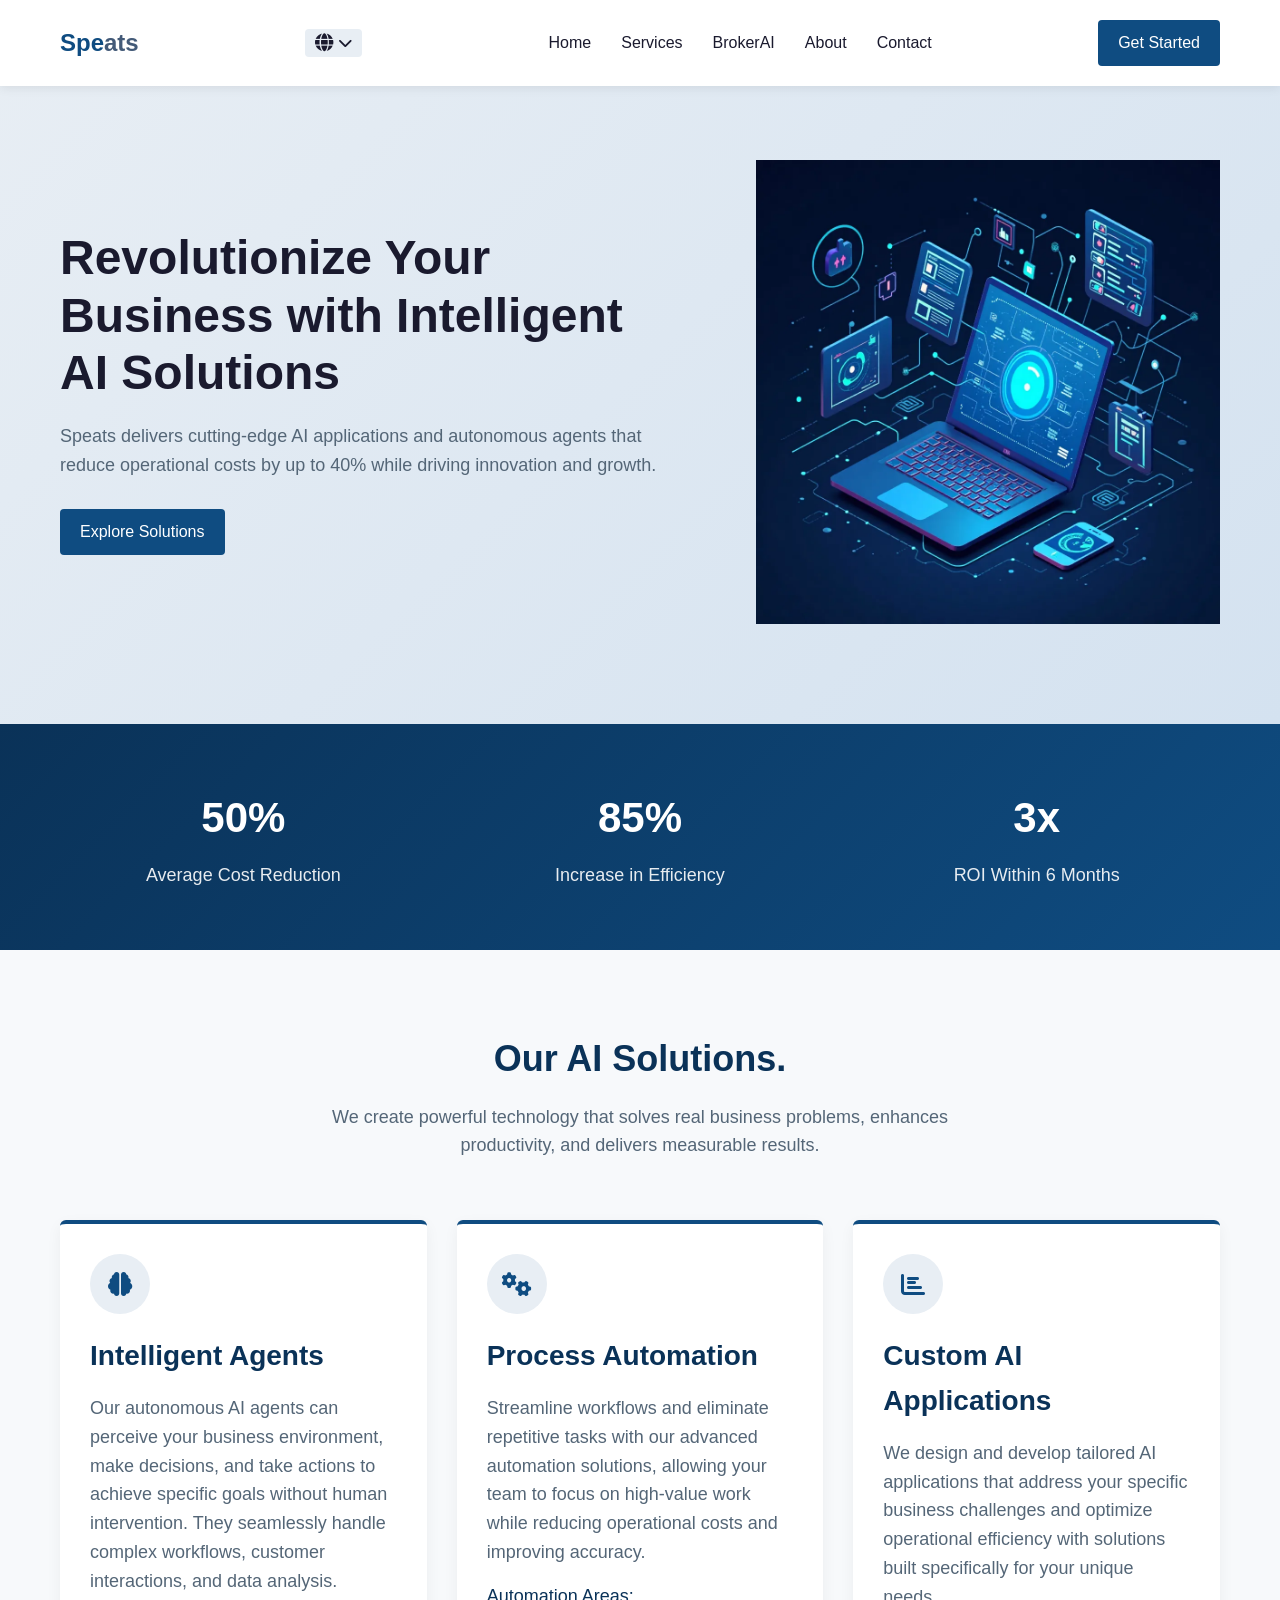
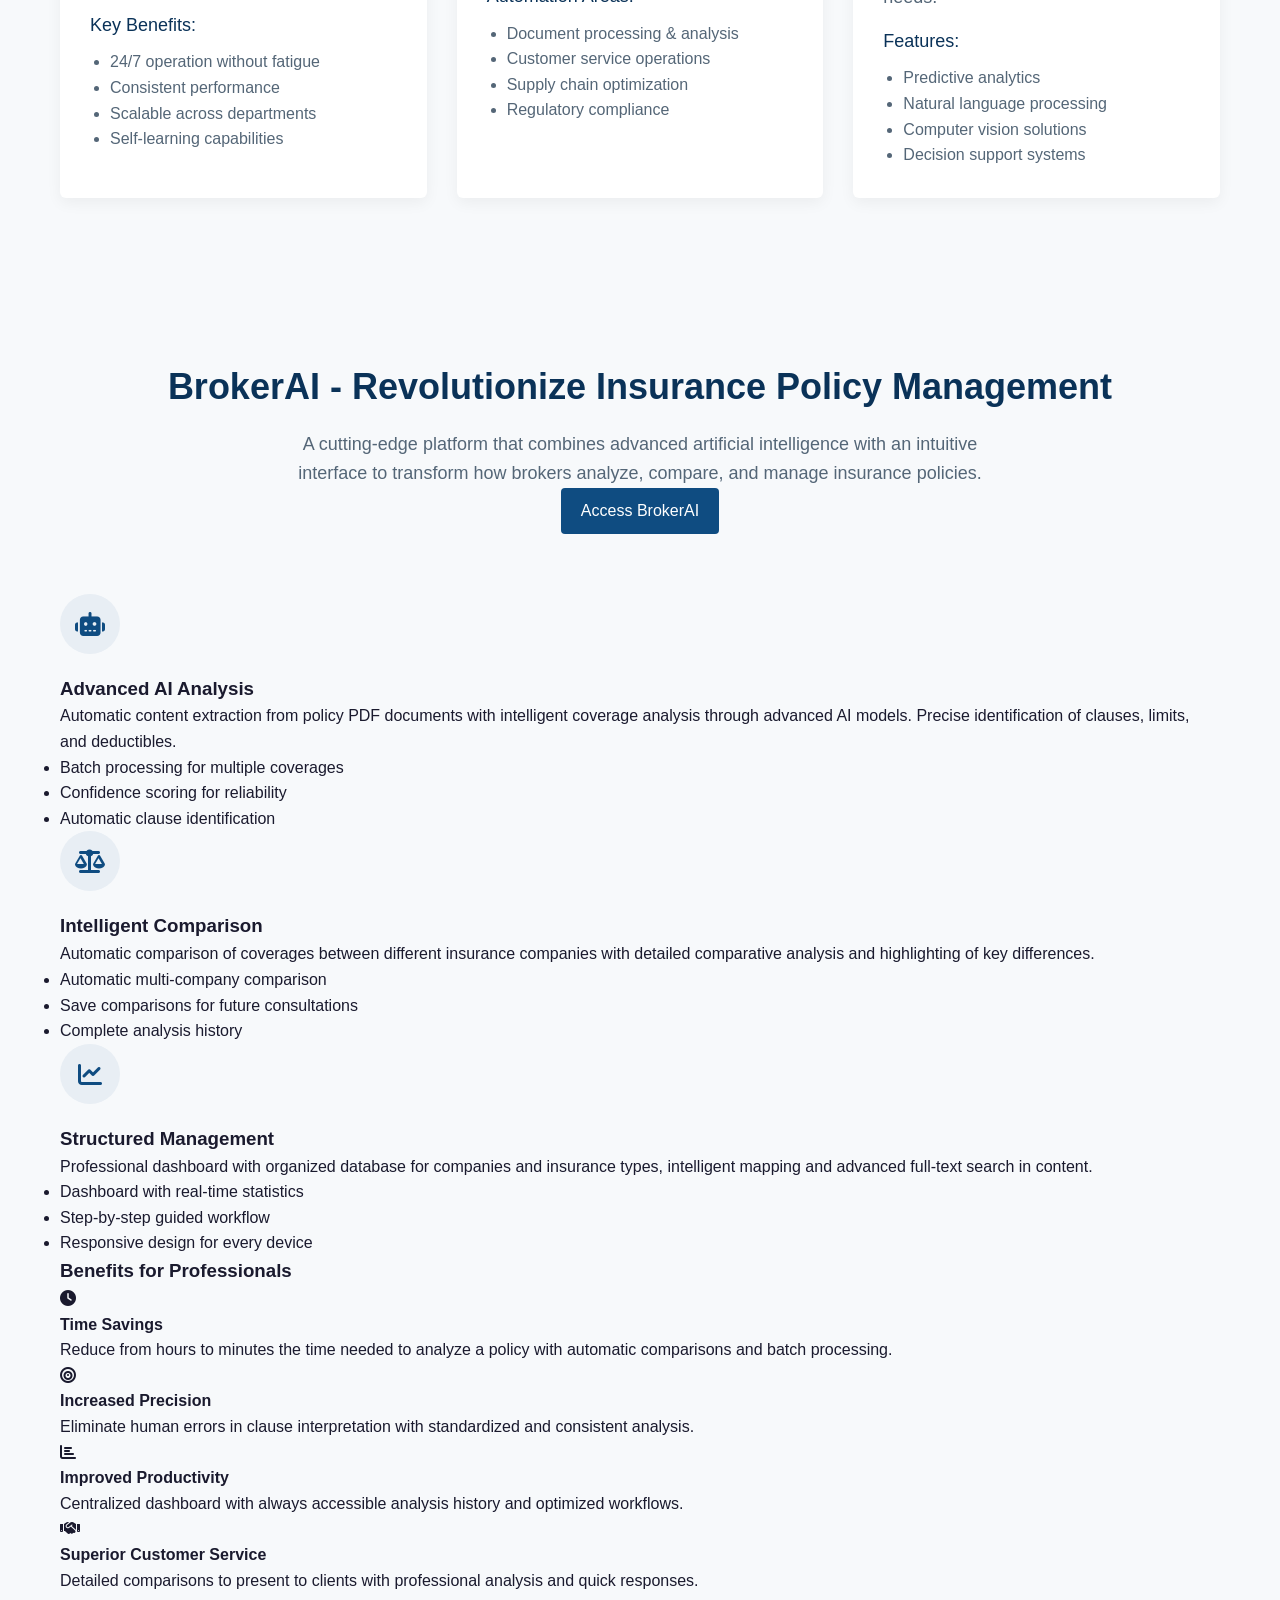
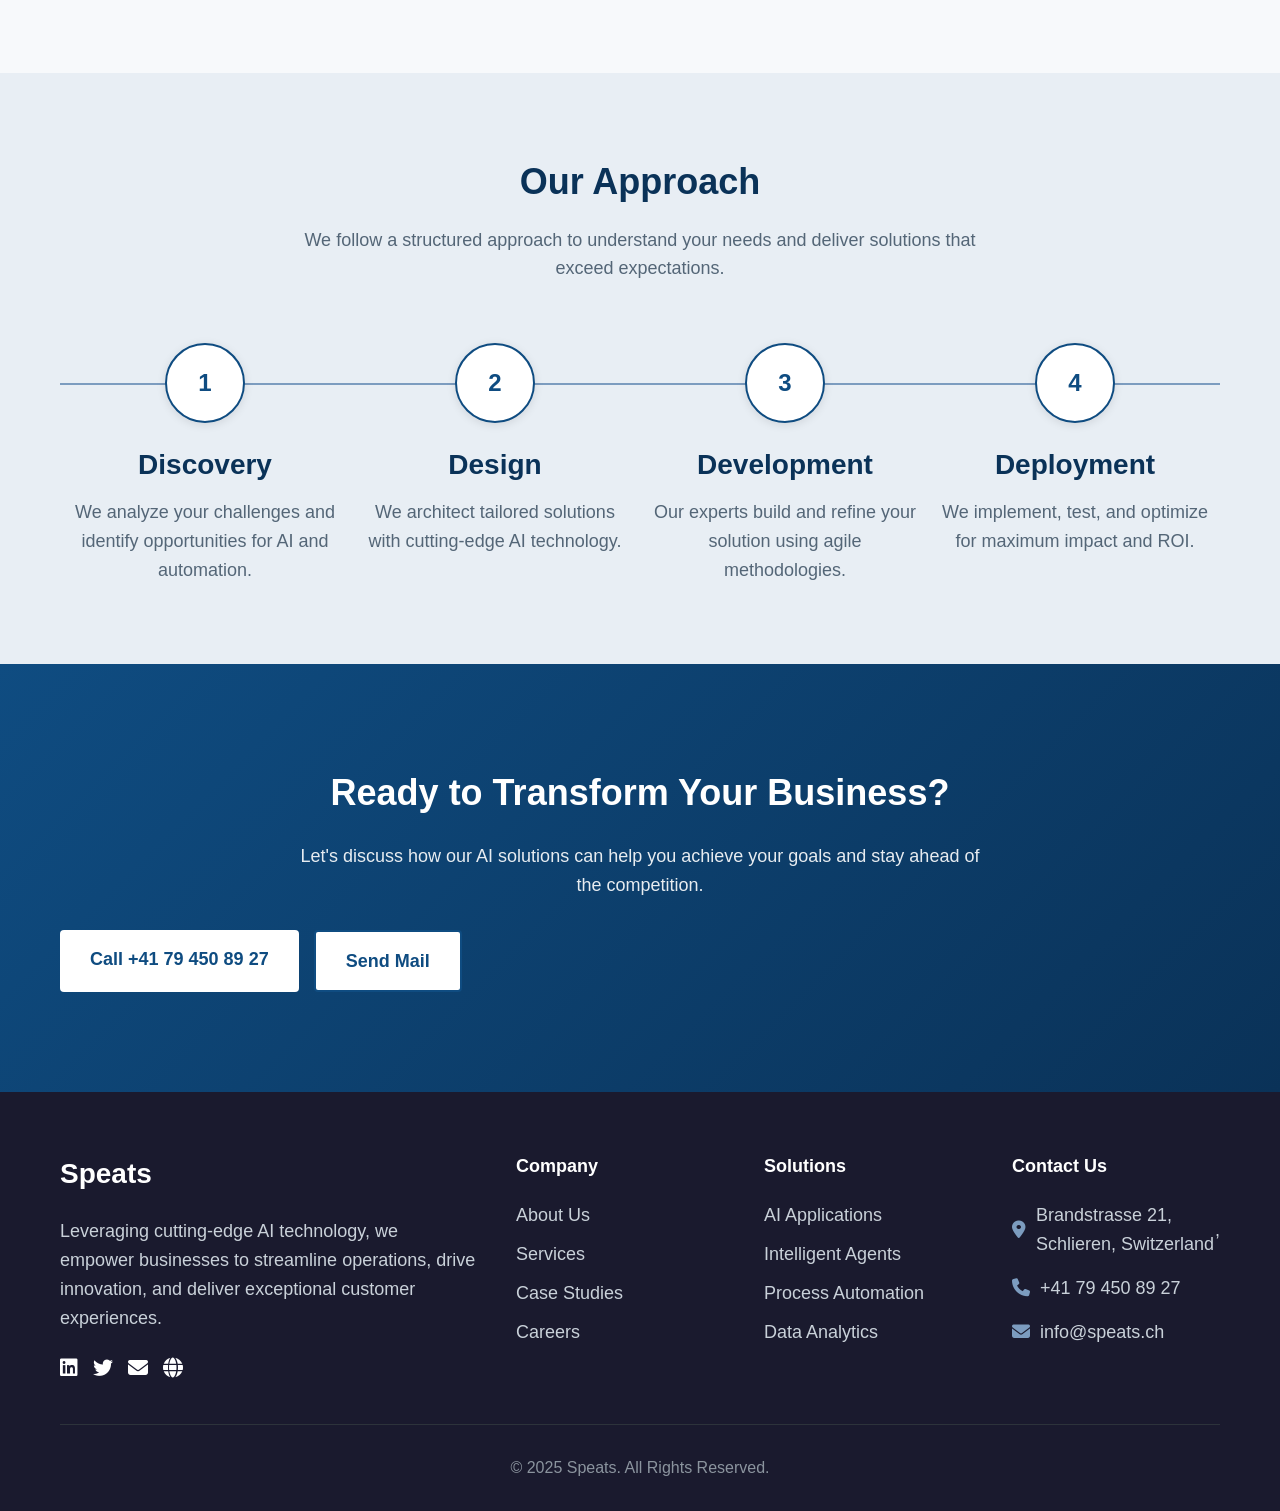
==== index.html @ 95eac0d3 "Initial commit: Speats website project" ====
<!DOCTYPE html>
<html lang="en">
<head>
    <meta charset="UTF-8">
    <meta name="viewport" content="width=device-width, initial-scale=1.0">
    <title>Speats | Soluzioni AI & Automazione per Aziende | Svizzera</title>
    <meta name="description" content="Speats offre soluzioni di intelligenza artificiale e automazione che riducono i costi operativi fino al 50%. Agenti intelligenti, automazione dei processi e applicazioni AI personalizzate.">
    <meta name="keywords" content="intelligenza artificiale, AI, automazione, agenti intelligenti, soluzioni aziendali, riduzione costi, efficienza operativa, Svizzera">
    <meta name="author" content="Speats">
    <meta name="robots" content="index, follow">
    <link rel="canonical" href="https://www.speats.ch/">
    
    <!-- Open Graph / Facebook -->
    <meta property="og:type" content="website">
    <meta property="og:url" content="https://www.speats.ch/">
    <meta property="og:title" content="Speats | Soluzioni AI & Automazione per Aziende">
    <meta property="og:description" content="Riduci i costi operativi fino al 50% con le nostre soluzioni di intelligenza artificiale e automazione. Agenti intelligenti, automazione dei processi e applicazioni AI personalizzate.">
    <meta property="og:image" content="https://www.speats.ch/assets/og-image.jpg">
    
    <!-- Twitter -->
    <meta property="twitter:card" content="summary_large_image">
    <meta property="twitter:url" content="https://www.speats.ch/">
    <meta property="twitter:title" content="Speats | Soluzioni AI & Automazione per Aziende">
    <meta property="twitter:description" content="Riduci i costi operativi fino al 50% con le nostre soluzioni di intelligenza artificiale e automazione. Agenti intelligenti, automazione dei processi e applicazioni AI personalizzate.">
    <meta property="twitter:image" content="https://www.speats.ch/assets/og-image.jpg">
    
    <!-- Preconnect to external domains -->
    <link rel="preconnect" href="https://cdnjs.cloudflare.com" crossorigin>
    <link rel="preconnect" href="https://fonts.googleapis.com" crossorigin>
    <link rel="preconnect" href="https://fonts.gstatic.com" crossorigin>
    
    <!-- Preload critical assets -->
    <link rel="preload" href="assets/optimized/hero.webp" as="image" type="image/webp">
    
    <!-- Stylesheets -->
    <link rel="stylesheet" href="styles.min.css">
    <link rel="stylesheet" href="https://cdnjs.cloudflare.com/ajax/libs/font-awesome/6.5.1/css/all.min.css">
    
    <!-- Cache control headers for static resources -->
    <meta http-equiv="Cache-Control" content="max-age=31536000, immutable">
</head>
<body itemscope itemtype="http://schema.org/Organization">
    <header>
        <div class="container">
            <nav>
                <div class="logo" data-i18n="logo" itemprop="name">
                    Spe<span>ats</span>
                </div>
                <div class="language-globe">
                    <div class="globe-icon" onclick="toggleLanguageMenu()">
                        <i class="fas fa-globe"></i><i class="fas fa-chevron-down" style="font-size: 0.8em; margin-left: 5px;"></i>
                    </div>
                    <div class="language-dropdown" id="languageMenu"> 
                        <div class="lang-option" onclick="changeLanguage('en')">English</div>
                        <div class="lang-option" onclick="changeLanguage('it')">Italiano</div>
                        <div class="lang-option" onclick="changeLanguage('fr')">Français</div>
                        <div class="lang-option" onclick="changeLanguage('de')">Deutsch</div>
                    </div>
                </div>
                
                <div class="hamburger" onclick="toggleMenu()">
                    <span></span>
                    <span></span>
                    <span></span>
                </div>
                
                <div class="nav-wrapper">
                    <ul class="nav-links">
                        <li><a href="#home" onclick="closeMenu()" data-i18n="nav_home">Home</a></li>
                        <li><a href="#services" onclick="closeMenu()" data-i18n="nav_services">Services</a></li>
                        <li><a href="#brokerai" onclick="closeMenu()" data-i18n="nav_brokerai">BrokerAI</a></li>
                        <li><a href="#about" onclick="closeMenu()" data-i18n="nav_about">About</a></li>
                        <li><a href="#contact" onclick="closeMenu()" data-i18n="nav_contact">Contact</a></li>
                    </ul>
                    <a href="#contact" class="btn mobile-btn" onclick="closeMenu()" data-i18n="get_started">Get Started</a>
                </div>
                
                <a href="#contact" class="btn header-btn" data-i18n="get_started">Get Started</a>
            </nav>
        </div>
    </header>
    
    <section class="hero" id="home">
        <div class="container">
            <div class="hero-content">
                <div class="hero-text">
                    <h1 data-i18n="hero_title">Revolutionize Your Business with Intelligent AI Solutions</h1>
                    <p data-i18n="hero_description" itemprop="description">Speats delivers cutting-edge AI applications and autonomous agents that reduce operational costs by up to 50% while driving innovation and growth. Join the 200+ businesses already thriving with our solutions.</p>
                    
                    <div class="btn-group">
                        <a href="#services" class="btn" data-i18n="explore_solutions">Explore Solutions</a>
                    </div>

                </div>
                <div class="hero-image">
                    <picture>
                        <source srcset="assets/optimized/hero.webp" type="image/webp">
                        <img src="assets/21f3c765-e63c-4d92-badf-64196acd0c64.png" alt="Illustrazione di tecnologia AI avanzata per soluzioni aziendali" width="500" height="400">
                    </picture>
                </div>
            </div>
        </div>
    </section>

    <section class="stats-section">
        <div class="container">
            <div class="stats-container">
                <div class="stat-item">
                    <h3>50%</h3>
                    <p data-i18n="stat_cost_reduction">Average Cost Reduction</p>
                </div>
                <div class="stat-item">
                    <h3>85%</h3>
                    <p data-i18n="stat_efficiency_increase">Increase in Efficiency</p>
                </div>
                <div class="stat-item">
                    <h3>3x</h3>
                    <p data-i18n="stat_roi">ROI Within 6 Months</p>
                </div>
            </div>
        </div>
    </section>
    
    <section class="section" id="services">
        <div class="container">
            <div class="section-title">
                <h2 data-i18n="services_title">Our AI Solutions.</h2>
                <p data-i18n="services_description">We create powerful technology that solves real business problems, enhances productivity, and delivers measurable results.</p>
            </div>
            <div itemprop="hasOfferCatalog" itemscope itemtype="http://schema.org/OfferCatalog">
            <div class="services" itemprop="itemListElement" itemscope itemtype="http://schema.org/ItemList">
                <div class="service-card" itemprop="itemListElement" itemscope itemtype="http://schema.org/Service">
                <div class="service-icon"><i class="fas fa-brain"></i></div>
                    <h3 data-i18n="service_intelligent_agents_title" itemprop="name">Intelligent Agents</h3>
                    <p data-i18n="service_intelligent_agents_description">Our autonomous AI agents can perceive your business environment, make decisions, and take actions to achieve specific goals without human intervention. They seamlessly handle complex workflows, customer interactions, and data analysis.</p>
                    <p style="margin-top: 15px; color: var(--primary-dark); font-weight: 500;" data-i18n="service_key_benefits">Key Benefits:</p>
                    <ul style="margin-top: 10px; color: var(--gray); padding-left: 20px;">
                        <li data-i18n="service_key_benefit_1">24/7 operation without fatigue</li>
                        <li data-i18n="service_key_benefit_2">Consistent performance</li>
                        <li data-i18n="service_key_benefit_3">Scalable across departments</li>
                        <li data-i18n="service_key_benefit_4">Self-learning capabilities</li>
                    </ul>
                </div>
                <div class="service-card" itemprop="itemListElement" itemscope itemtype="http://schema.org/Service">
                <div class="service-icon"><i class="fas fa-cogs"></i></div>
                    <h3 data-i18n="service_process_automation_title" itemprop="name">Process Automation</h3>
                    <p data-i18n="service_process_automation_description">Streamline workflows and eliminate repetitive tasks with our advanced automation solutions, allowing your team to focus on high-value work while reducing operational costs and improving accuracy.</p>
                    <p style="margin-top: 15px; color: var(--primary-dark); font-weight: 500;" data-i18n="service_automation_areas">Automation Areas:</p>
                    <ul style="margin-top: 10px; color: var(--gray); padding-left: 20px;">
                        <li data-i18n="service_automation_area_1">Document processing & analysis</li>
                        <li data-i18n="service_automation_area_2">Customer service operations</li>
                        <li data-i18n="service_automation_area_3">Supply chain optimization</li>
                        <li data-i18n="service_automation_area_4">Regulatory compliance</li>
                    </ul>
                </div>
                <div class="service-card" itemprop="itemListElement" itemscope itemtype="http://schema.org/Service">
                <div class="service-icon"><i class="fas fa-chart-bar"></i></div>
                    <h3 data-i18n="service_custom_ai_applications_title" itemprop="name">Custom AI Applications</h3>
                    <p data-i18n="service_custom_ai_applications_description">We design and develop tailored AI applications that address your specific business challenges and optimize operational efficiency with solutions built specifically for your unique needs.</p>
                    <p style="margin-top: 15px; color: var(--primary-dark); font-weight: 500;" data-i18n="service_features">Features:</p>
                    <ul style="margin-top: 10px; color: var(--gray); padding-left: 20px;">
                        <li data-i18n="service_feature_1">Predictive analytics</li>
                        <li data-i18n="service_feature_2">Natural language processing</li>
                        <li data-i18n="service_feature_3">Computer vision solutions</li>
                        <li data-i18n="service_feature_4">Decision support systems</li>
                    </ul>
                </div>
            </div>
        </div>
    </section>
    
    <!-- BrokerAI Product Section -->
    <section class="section brokerai-section" id="brokerai">
        <div class="container">
            <div class="section-title">
                <h2 data-i18n="brokerai_title">BrokerAI - Rivoluziona la Gestione delle Polizze Assicurative</h2>
                <p data-i18n="brokerai_description">Una piattaforma all'avanguardia che combina intelligenza artificiale avanzata con un'interfaccia intuitiva per trasformare il modo in cui i broker analizzano, confrontano e gestiscono le polizze assicurative.</p>
                <div class="brokerai-cta">
                    <a href="https://brokerai.speats.ch/" target="_blank" class="btn" data-i18n="brokerai_access">Accedi a BrokerAI</a>
                </div>
            </div>
            
            <div class="brokerai-features">
                <div class="feature-card">
                    <div class="service-icon"><i class="fas fa-robot"></i></div>
                    <h3 data-i18n="brokerai_feature_ai_title">Analisi AI Avanzata</h3>
                    <p data-i18n="brokerai_feature_ai_description">Estrazione automatica del contenuto da documenti PDF delle polizze con analisi intelligente delle garanzie tramite modelli AI avanzati. Identificazione precisa di clausole, massimali e franchigie.</p>
                    <ul>
                        <li data-i18n="brokerai_feature_ai_1">Elaborazione in batch per multiple garanzie</li>
                        <li data-i18n="brokerai_feature_ai_2">Confidence scoring per affidabilità</li>
                        <li data-i18n="brokerai_feature_ai_3">Identificazione automatica clausole</li>
                    </ul>
                </div>
                
                <div class="feature-card">
                    <div class="service-icon"><i class="fas fa-balance-scale"></i></div>
                    <h3 data-i18n="brokerai_feature_compare_title">Confronto Intelligente</h3>
                    <p data-i18n="brokerai_feature_compare_description">Confronto automatico delle garanzie tra diverse compagnie assicurative con analisi comparativa dettagliata ed evidenziazione delle differenze principali.</p>
                    <ul>
                        <li data-i18n="brokerai_feature_compare_1">Confronto multi-compagnia automatico</li>
                        <li data-i18n="brokerai_feature_compare_2">Salvataggio confronti per consultazioni future</li>
                        <li data-i18n="brokerai_feature_compare_3">Storico completo delle analisi</li>
                    </ul>
                </div>
                
                <div class="feature-card">
                    <div class="service-icon"><i class="fas fa-chart-line"></i></div>
                    <h3 data-i18n="brokerai_feature_management_title">Gestione Strutturata</h3>
                    <p data-i18n="brokerai_feature_management_description">Dashboard professionale con database organizzato per compagnie e tipologie assicurative, mapping intelligente e ricerca full-text avanzata nei contenuti.</p>
                    <ul>
                        <li data-i18n="brokerai_feature_management_1">Dashboard con statistiche in tempo reale</li>
                        <li data-i18n="brokerai_feature_management_2">Workflow guidato step-by-step</li>
                        <li data-i18n="brokerai_feature_management_3">Design responsive per ogni dispositivo</li>
                    </ul>
                </div>
            </div>
            
            <div class="brokerai-benefits">
                <h3 data-i18n="brokerai_benefits_title">Vantaggi per i Professionisti</h3>
                <div class="benefits-grid">
                    <div class="benefit-card">
                        <div class="benefit-icon"><i class="fas fa-clock"></i></div>
                        <h4 data-i18n="brokerai_benefit_time_title">Risparmio di Tempo</h4>
                        <p data-i18n="brokerai_benefit_time_description">Riduci da ore a minuti il tempo necessario per analizzare una polizza con confronti automatici e batch processing.</p>
                    </div>
                    
                    <div class="benefit-card">
                        <div class="benefit-icon"><i class="fas fa-bullseye"></i></div>
                        <h4 data-i18n="brokerai_benefit_precision_title">Precisione Aumentata</h4>
                        <p data-i18n="brokerai_benefit_precision_description">Elimina errori umani nell'interpretazione delle clausole con analisi standardizzata e consistente.</p>
                    </div>
                    
                    <div class="benefit-card">
                        <div class="benefit-icon"><i class="fas fa-chart-bar"></i></div>
                        <h4 data-i18n="brokerai_benefit_productivity_title">Produttività Migliorata</h4>
                        <p data-i18n="brokerai_benefit_productivity_description">Dashboard centralizzata con storico delle analisi sempre accessibile e workflow ottimizzati.</p>
                    </div>
                    
                    <div class="benefit-card">
                        <div class="benefit-icon"><i class="fas fa-handshake"></i></div>
                        <h4 data-i18n="brokerai_benefit_service_title">Servizio Clienti Superiore</h4>
                        <p data-i18n="brokerai_benefit_service_description">Confronti dettagliati da presentare ai clienti con analisi professionali e risposte rapide.</p>
                    </div>
                </div>
            </div>
        </div>
    </section>
    
    <section class="section process" id="about">
        <div class="container">
            <div class="section-title">
                <h2 data-i18n="approach_title">Our Approach</h2>
                <p data-i18n="approach_description">We follow a structured approach to understand your needs and deliver solutions that exceed expectations.</p>
            </div>
            <div class="process-steps">
                <div class="step">
                    <div class="step-number">1</div>
                    <h3 data-i18n="process_step_1_title">Discovery</h3>
                    <p data-i18n="process_step_1_description">We analyze your challenges and identify opportunities for AI and automation.</p>
                </div>
                <div class="step">
                    <div class="step-number">2</div>
                    <h3 data-i18n="process_step_2_title">Design</h3>
                    <p data-i18n="process_step_2_description">We architect tailored solutions with cutting-edge AI technology.</p>
                </div>
                <div class="step">
                    <div class="step-number">3</div>
                    <h3 data-i18n="process_step_3_title">Development</h3>
                    <p data-i18n="process_step_3_description">Our experts build and refine your solution using agile methodologies.</p>
                </div>
                <div class="step">
                    <div class="step-number">4</div>
                    <h3 data-i18n="process_step_4_title">Deployment</h3>
                    <p data-i18n="process_step_4_description">We implement, test, and optimize for maximum impact and ROI.</p>
                </div>
            </div>
        </div>
    </section>
    
    <section class="cta">
        <div class="container">
            <h2 data-i18n="cta_title">Ready to Transform Your Business?</h2>
            <p data-i18n="cta_description">Let's discuss how our AI solutions can help you achieve your goals and stay ahead of the competition.</p>
            <div class="btn-group">
                <a href="tel:+41794508927" class="btn" data-i18n="cta_call_us">Call +41 79 450 89 27</a>
                <a href="mailto:info@speats.ch" class="btn btn-secondary" data-i18n="cta_send_mail">Send Mail</a>
            </div>
        </div>
    </section>
    
    <footer id="contact">
        <div class="container">
            <div class="footer-content">
                <div class="footer-info">
                    <h3>Speats</h3>
                    <p data-i18n="footer_description">Leveraging cutting-edge AI technology, we empower businesses to streamline operations, drive innovation, and deliver exceptional customer experiences.</p>
                    <div class="social-links">
                        <a href="#"><i class="fab fa-linkedin"></i></a>
                        <a href="#"><i class="fab fa-twitter"></i></a>
                        <a href="#"><i class="fas fa-envelope"></i></a>
                        <a href="#"><i class="fas fa-globe"></i></a>
                    </div>
                </div>
                <div class="footer-links">
                    <h4 data-i18n="footer_company">Company</h4>
                    <ul>
                        <li><a href="#about" data-i18n="footer_about_us">About Us</a></li>
                        <li><a href="#services" data-i18n="footer_services">Services</a></li>
                        <li><a href="#" data-i18n="footer_case_studies">Case Studies</a></li>
                        <li><a href="#" data-i18n="footer_careers">Careers</a></li>
                    </ul>
                </div>
                <div class="footer-links">
                    <h4 data-i18n="footer_solutions">Solutions</h4>
                    <ul>
                        <li><a href="#" data-i18n="footer_ai_applications">AI Applications</a></li>
                        <li><a href="#" data-i18n="footer_intelligent_agents">Intelligent Agents</a></li>
                        <li><a href="#" data-i18n="footer_process_automation">Process Automation</a></li>
                        <li><a href="#" data-i18n="footer_data_analytics">Data Analytics</a></li>
                    </ul>
                </div>
                <div class="footer-links">
                    <h4 data-i18n="footer_contact_us">Contact Us</h4>
                    <div class="contact-info" itemprop="address" itemscope itemtype="http://schema.org/PostalAddress">
                        <i class="fas fa-map-marker-alt"></i> <span itemprop="streetAddress">Brandstrasse 21, Schlieren, Switzerland</span>, 
                    </div>
                    <div class="contact-info">
                        <i class="fas fa-phone"></i> <a href="tel:+41794508927" itemprop="telephone">+41 79 450 89 27</a>
                    </div>
                    <div class="contact-info">
                        <i class="fas fa-envelope"></i> <a href="mailto:info@speats.ch" itemprop="email">info@speats.ch</a>
                    </div>
                </div>
            </div>
            <div class="footer-bottom">
                <p data-i18n="footer_copyright">© 2025 Speats. All Rights Reserved.</p>
            </div>
        </div>
    </footer>
    <!-- Structured data for local business -->
    <script type="application/ld+json">
    {
      "@context": "https://schema.org",
      "@type": "ProfessionalService",
      "name": "Speats",
      "image": "https://www.speats.ch/assets/21f3c765-e63c-4d92-badf-64196acd0c64.png",
      "url": "https://www.speats.ch",
      "telephone": "+41794508927",
      "address": {
        "@type": "PostalAddress",
        "streetAddress": "Brandstrasse 21",
        "addressLocality": "Schlieren",
        "addressCountry": "Switzerland"
      },
      "geo": {
        "@type": "GeoCoordinates",
        "latitude": 47.3964,
        "longitude": 8.4548
      },
      "openingHoursSpecification": {
        "@type": "OpeningHoursSpecification",
        "dayOfWeek": [
          "Monday",
          "Tuesday",
          "Wednesday",
          "Thursday",
          "Friday"
        ],
        "opens": "09:00",
        "closes": "18:00"
      },
      "sameAs": [
        "https://www.linkedin.com/company/speats",
        "https://twitter.com/speats"
      ],
      "priceRange": "$$"
    }
    </script>
    
    <!-- Structured data for FAQ -->
    <script type="application/ld+json">
    {
      "@context": "https://schema.org",
      "@type": "FAQPage",
      "mainEntity": [{
        "@type": "Question",
        "name": "Come può l'AI ridurre i costi operativi della mia azienda?",
        "acceptedAnswer": {
          "@type": "Answer",
          "text": "L'AI può automatizzare processi ripetitivi, ridurre gli errori umani, ottimizzare l'allocazione delle risorse e migliorare l'efficienza operativa, portando a una riduzione dei costi fino al 50%."
        }
      }, {
        "@type": "Question",
        "name": "Quanto tempo ci vuole per implementare una soluzione AI?",
        "acceptedAnswer": {
          "@type": "Answer",
          "text": "Il tempo di implementazione varia in base alla complessità del progetto. Soluzioni semplici possono essere operative in 4-6 settimane, mentre progetti più complessi richiedono 3-6 mesi."
        }
      }, {
        "@type": "Question",
        "name": "Le vostre soluzioni AI sono personalizzabili per le esigenze specifiche della mia azienda?",
        "acceptedAnswer": {
          "@type": "Answer",
          "text": "Sì, tutte le nostre soluzioni sono altamente personalizzabili. Iniziamo con un'analisi approfondita delle vostre esigenze aziendali e sviluppiamo soluzioni su misura che si integrano perfettamente con i vostri processi esistenti."
        }
      }]
    }
    </script>
    
    <!-- Compressed and minified JavaScript -->
    <script src="script.js" defer></script>
</body>
</html>
---- styles.min.css ----
:root{--primary:#0f4c81;--primary-dark:#0a3258;--secondary:#435a78;--accent:#7c9cbf;--dark:#1a1a2e;--light:#f7f9fb;--gray:#546677;--gray-light:#e8eef4;--h1-size:clamp(2rem,5vw,3rem);--h2-size:clamp(1.5rem,4vw,2.25rem);--h3-size:clamp(1.25rem,3vw,1.75rem);--body-size:clamp(1rem,2vw,1.125rem);--small-size:clamp(.875rem,1.5vw,1rem)}*{margin:0;padding:0;box-sizing:border-box;font-family:'Segoe UI',Tahoma,Geneva,Verdana,sans-serif}html{-webkit-font-smoothing:antialiased;-moz-osx-font-smoothing:grayscale;text-rendering:optimizeLegibility;scroll-behavior:smooth}body{background-color:var(--light);color:var(--dark);line-height:1.6}.container{max-width:1200px;margin:0 auto;padding:0 20px}header{background-color:#fff;box-shadow:0 2px 10px rgba(0,0,0,.08);position:fixed;width:100%;top:0;z-index:100}nav{display:flex;justify-content:space-between;align-items:center;padding:20px 0}.logo{font-size:24px;font-weight:700;color:var(--primary);display:flex;align-items:center;z-index:101}.logo span{color:var(--secondary)}.nav-links{display:flex;list-style:none;gap:30px}.nav-links a{text-decoration:none;color:var(--dark);font-weight:500;transition:color .3s}.nav-links a:hover{color:var(--primary)}.btn{display:inline-block;background-color:var(--primary);color:#fff;padding:10px 20px;border-radius:4px;text-decoration:none;font-weight:500;transition:background-color .3s}.btn:hover{background-color:var(--primary-dark)}.hamburger{display:none;flex-direction:column;justify-content:space-between;width:30px;height:21px;cursor:pointer;z-index:101}.hamburger span{display:block;height:3px;width:100%;background-color:var(--primary);border-radius:3px;transition:all .3s ease}.mobile-btn{display:none}.hero{padding:160px 0 100px;background:linear-gradient(135deg,#e8eef4 0,#d4e2f0 100%);position:relative;overflow:hidden}.hero-content{display:flex;align-items:center;justify-content:space-between}.hero-text{max-width:600px}.hero-text h1{font-size:var(--h1-size);margin-bottom:20px;line-height:1.2;color:var(--dark);font-weight:700}.hero-text p{font-size:var(--body-size);color:var(--gray);margin-bottom:30px}.btn-group{display:flex;gap:15px}.btn-secondary{background-color:transparent;border:2px solid var(--primary);color:var(--primary)}.btn-secondary:hover{background-color:var(--primary);color:#fff}.hero-image{width:40%}.hero-image img{width:100%;height:auto;animation:float 3s ease-in-out infinite;max-width:100%;display:block}@keyframes float{0%{transform:translateY(0)}50%{transform:translateY(-20px)}100%{transform:translateY(0)}}.section{padding:80px 0}.section-title{text-align:center;margin-bottom:60px}.section-title h2{font-size:var(--h2-size);margin-bottom:15px;color:var(--primary-dark);font-weight:700}.section-title p{color:var(--gray);max-width:700px;margin:0 auto;font-size:var(--body-size)}.services{display:grid;grid-template-columns:repeat(auto-fit,minmax(300px,1fr));gap:30px}.service-card{background:#fff;border-radius:6px;padding:30px;box-shadow:0 5px 15px rgba(0,0,0,.05);transition:transform .3s,box-shadow .3s;border-top:4px solid var(--primary)}.service-card:hover{transform:translateY(-10px);box-shadow:0 15px 30px rgba(0,0,0,.1)}.service-icon{width:60px;height:60px;border-radius:50%;display:flex;align-items:center;justify-content:center;background-color:var(--gray-light);color:var(--primary);font-size:24px;margin-bottom:20px}.service-card h3{margin-bottom:15px;font-size:var(--h3-size);color:var(--primary-dark);font-weight:600}.service-card p{color:var(--gray);font-size:var(--body-size)}.process{background-color:var(--gray-light)}.process-steps{display:flex;justify-content:space-between;position:relative;margin-top:50px}.process-steps::before{content:"";position:absolute;top:40px;left:0;width:100%;height:2px;background-color:var(--accent);z-index:1}.step{text-align:center;position:relative;z-index:2;width:25%}.step-number{width:80px;height:80px;border-radius:50%;background-color:#fff;color:var(--primary);display:flex;align-items:center;justify-content:center;font-size:24px;font-weight:700;margin:0 auto 20px;border:2px solid var(--primary);box-shadow:0 2px 10px rgba(0,0,0,.1)}.step h3{margin-bottom:10px;color:var(--primary-dark);font-size:var(--h3-size)}.step p{color:var(--gray);padding:0 10px;font-size:var(--body-size)}.cta{text-align:center;background:linear-gradient(135deg,var(--primary) 0,var(--primary-dark) 100%);color:#fff;padding:100px 0}.cta h2{font-size:var(--h2-size);margin-bottom:20px;font-weight:700}.cta p{max-width:700px;margin:0 auto 30px;font-size:var(--body-size);opacity:.9}.cta .btn{background-color:#fff;color:var(--primary);font-weight:600;padding:15px 30px;font-size:var(--body-size)}.cta .btn:hover{background-color:var(--light)}.stats-section{background:linear-gradient(135deg,var(--primary-dark) 0,var(--primary) 100%);color:#fff;padding:60px 0}.stats-container{display:grid;grid-template-columns:repeat(auto-fit,minmax(200px,1fr));gap:30px;text-align:center}.stat-item h3{font-size:42px;margin-bottom:10px;font-weight:700}.stat-item p{font-size:var(--body-size);opacity:.9}footer{background-color:var(--dark);color:#fff;padding:60px 0 30px}.footer-content{display:grid;grid-template-columns:2fr 1fr 1fr 1fr;gap:40px;margin-bottom:40px}.footer-info h3{font-size:var(--h3-size);margin-bottom:20px;color:#fff;font-weight:600}.footer-info p{color:#c9d1d9;margin-bottom:20px;font-size:var(--body-size)}.social-links{display:flex;gap:15px}.social-links a{color:#fff;font-size:20px;transition:color .3s}.social-links a:hover{color:var(--accent)}.footer-links h4{font-size:18px;margin-bottom:20px;color:#fff;font-weight:600}.footer-links ul{list-style:none}.footer-links li{margin-bottom:10px}.footer-links a{color:#c9d1d9;text-decoration:none;transition:color .3s;font-size:var(--body-size)}.footer-links a:hover{color:#fff}.contact-info{display:flex;align-items:center;margin-bottom:15px;color:#c9d1d9;font-size:var(--body-size)}.contact-info i{margin-right:10px;color:var(--accent)}.footer-bottom{text-align:center;padding-top:30px;border-top:1px solid #2d333b;color:#8b949e;font-size:var(--small-size)}.language-globe{position:relative;margin-right:20px;z-index:102}.globe-icon{font-size:18px;cursor:pointer;transition:transform .3s ease;display:flex;align-items:center;justify-content:center;padding:5px 10px;border-radius:4px;background-color:var(--gray-light)}.globe-icon:hover{transform:scale(1.05);background-color:var(--accent)}.flag-icon{font-size:20px;margin-right:5px}.arrow-down{font-size:12px;margin-left:2px}.language-dropdown{position:absolute;top:45px;right:0;background-color:#fff;border-radius:8px;box-shadow:0 5px 15px rgba(0,0,0,.1);padding:10px 0;min-width:150px;display:none;animation:fadeIn .3s ease}.language-dropdown.active{display:block}.lang-option{padding:10px 20px;cursor:pointer;transition:background-color .3s;font-size:var(--body-size)}.lang-option:hover{background-color:var(--gray-light);color:var(--primary)}@keyframes fadeIn{from{opacity:0;transform:translateY(-10px)}to{opacity:1;transform:translateY(0)}}img{max-width:100%;height:auto}.lazy-load{opacity:0;transition:opacity .3s}.lazy-load.loaded{opacity:1}@media (max-width:768px){.hamburger{display:flex}.nav-wrapper{position:fixed;top:0;right:0;width:100%;height:100vh;background-color:rgba(255,255,255,.95);transform:translateX(100%);transition:transform .3s ease;display:flex;flex-direction:column;justify-content:center;align-items:center;z-index:100}.nav-wrapper.active{transform:translateX(0)}.nav-links{flex-direction:column;align-items:center;gap:20px;margin-bottom:40px}.nav-links a{font-size:20px}.hamburger.active span:first-child{transform:translateY(9px) rotate(45deg)}.hamburger.active span:nth-child(2){opacity:0}.hamburger.active span:last-child{transform:translateY(-9px) rotate(-45deg)}.header-btn{display:none}.mobile-btn{display:block}.hero-content{flex-direction:column;text-align:center}.hero-image{width:80%;margin-top:40px}.btn-group{justify-content:center}.process-steps{flex-direction:column;gap:40px}.process-steps::before{width:2px;height:100%;left:50%;top:0;transform:translateX(-50%);z-index:0}.step{width:100%;background-color:var(--gray-light);padding:20px;border-radius:8px;margin-bottom:20px;z-index:2}.footer-content{grid-template-columns:1fr}.services{grid-template-columns:1fr}.stat-item h3{font-size:36px}}@media (min-width:769px) and (max-width:1024px){.hero-image{width:45%}.footer-content{grid-template-columns:1fr 1fr}.language-selector{display:flex;align-items:center;margin-left:20px}.lang-btn{background:0 0;border:none;color:var(--gray);cursor:pointer;font-size:.9rem;font-weight:500;margin:0 5px;padding:5px 8px;border-radius:4px;transition:all .3s ease}.lang-btn:hover{color:var(--primary)}.lang-btn.active{background-color:var(--primary);color:#fff}}@media print{body{background:#fff;color:#000;font-size:12pt}.hero,.cta,.stats-section{background:#fff!important;color:#000!important;padding:1cm 0}.cta .btn,.btn{border:1px solid #000;color:#000;background:0 0}nav,.hamburger,.mobile-btn,.language-globe{display:none}.hero-content,.footer-content{display:block}.hero-image{width:100%;max-width:300px;margin:20px auto}a{color:#000;text-decoration:underline}a::after{content:" ("attr(href)")";font-size:80%}}
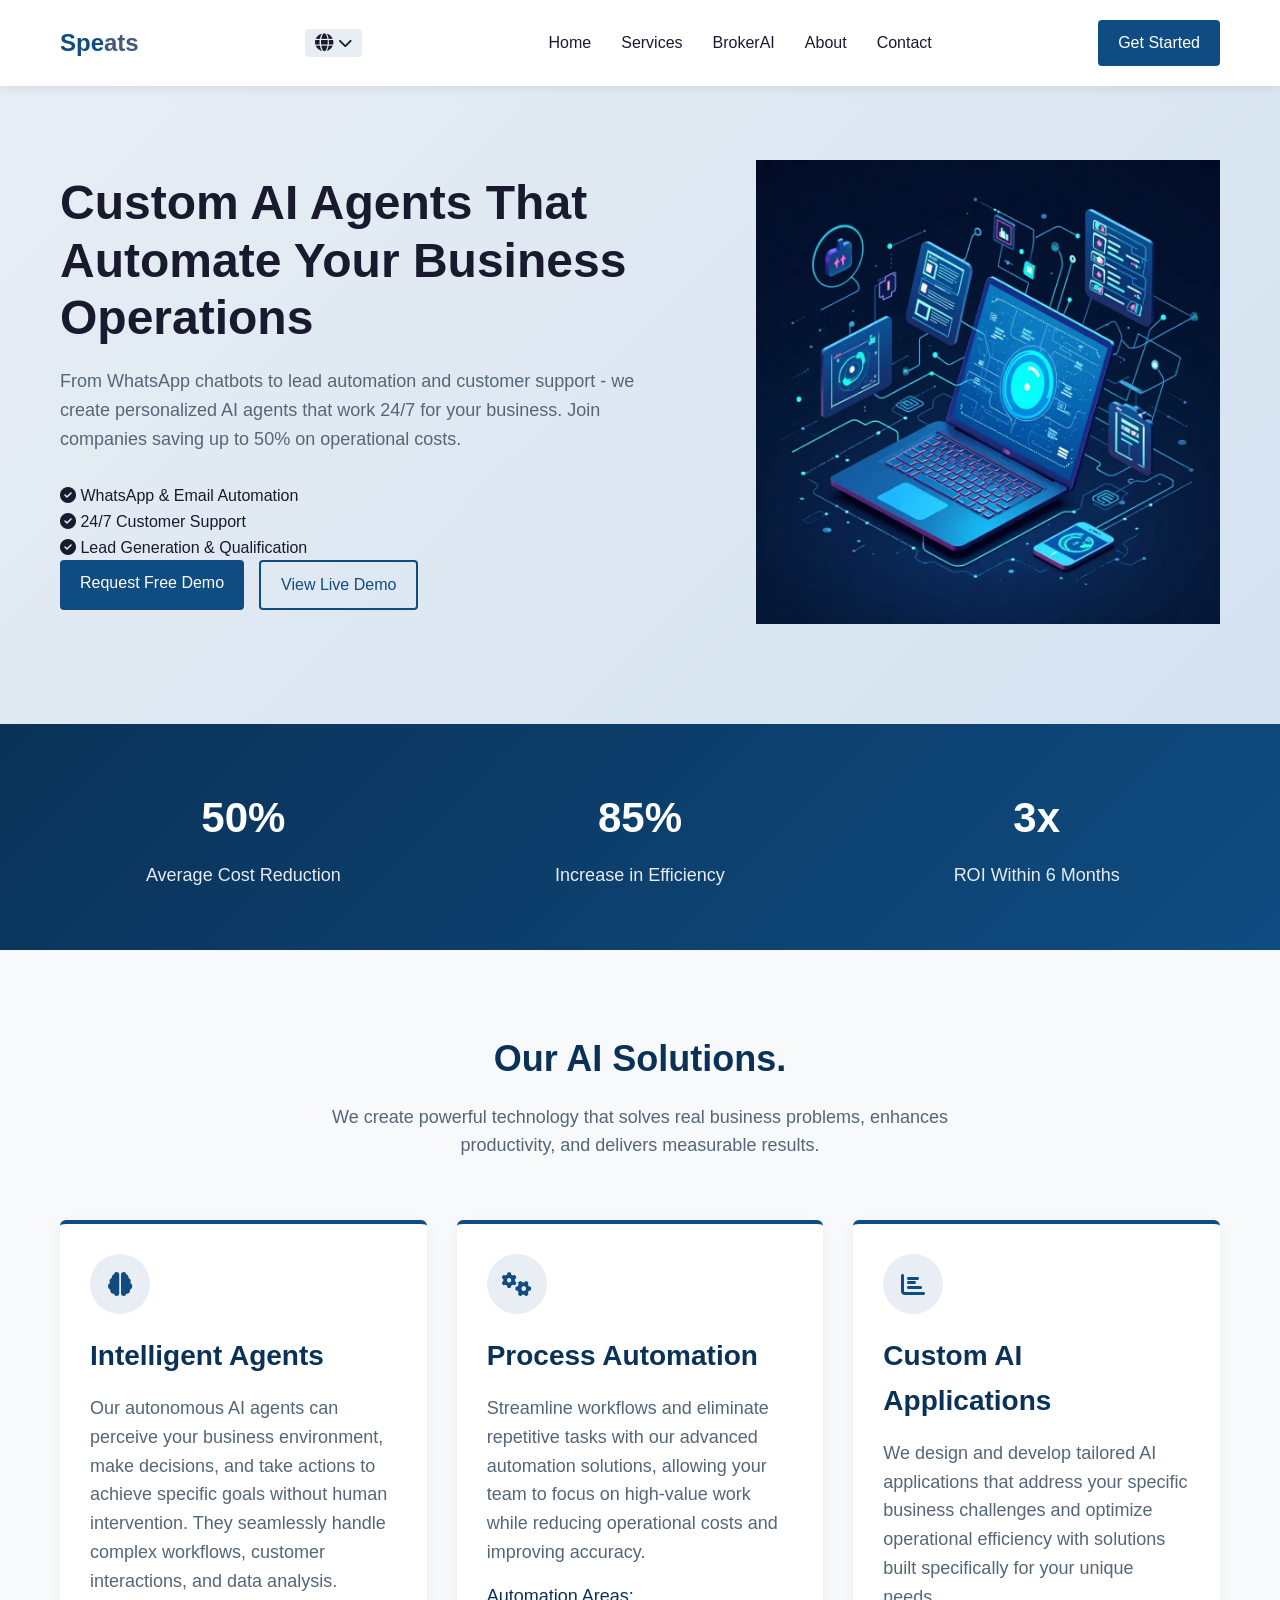
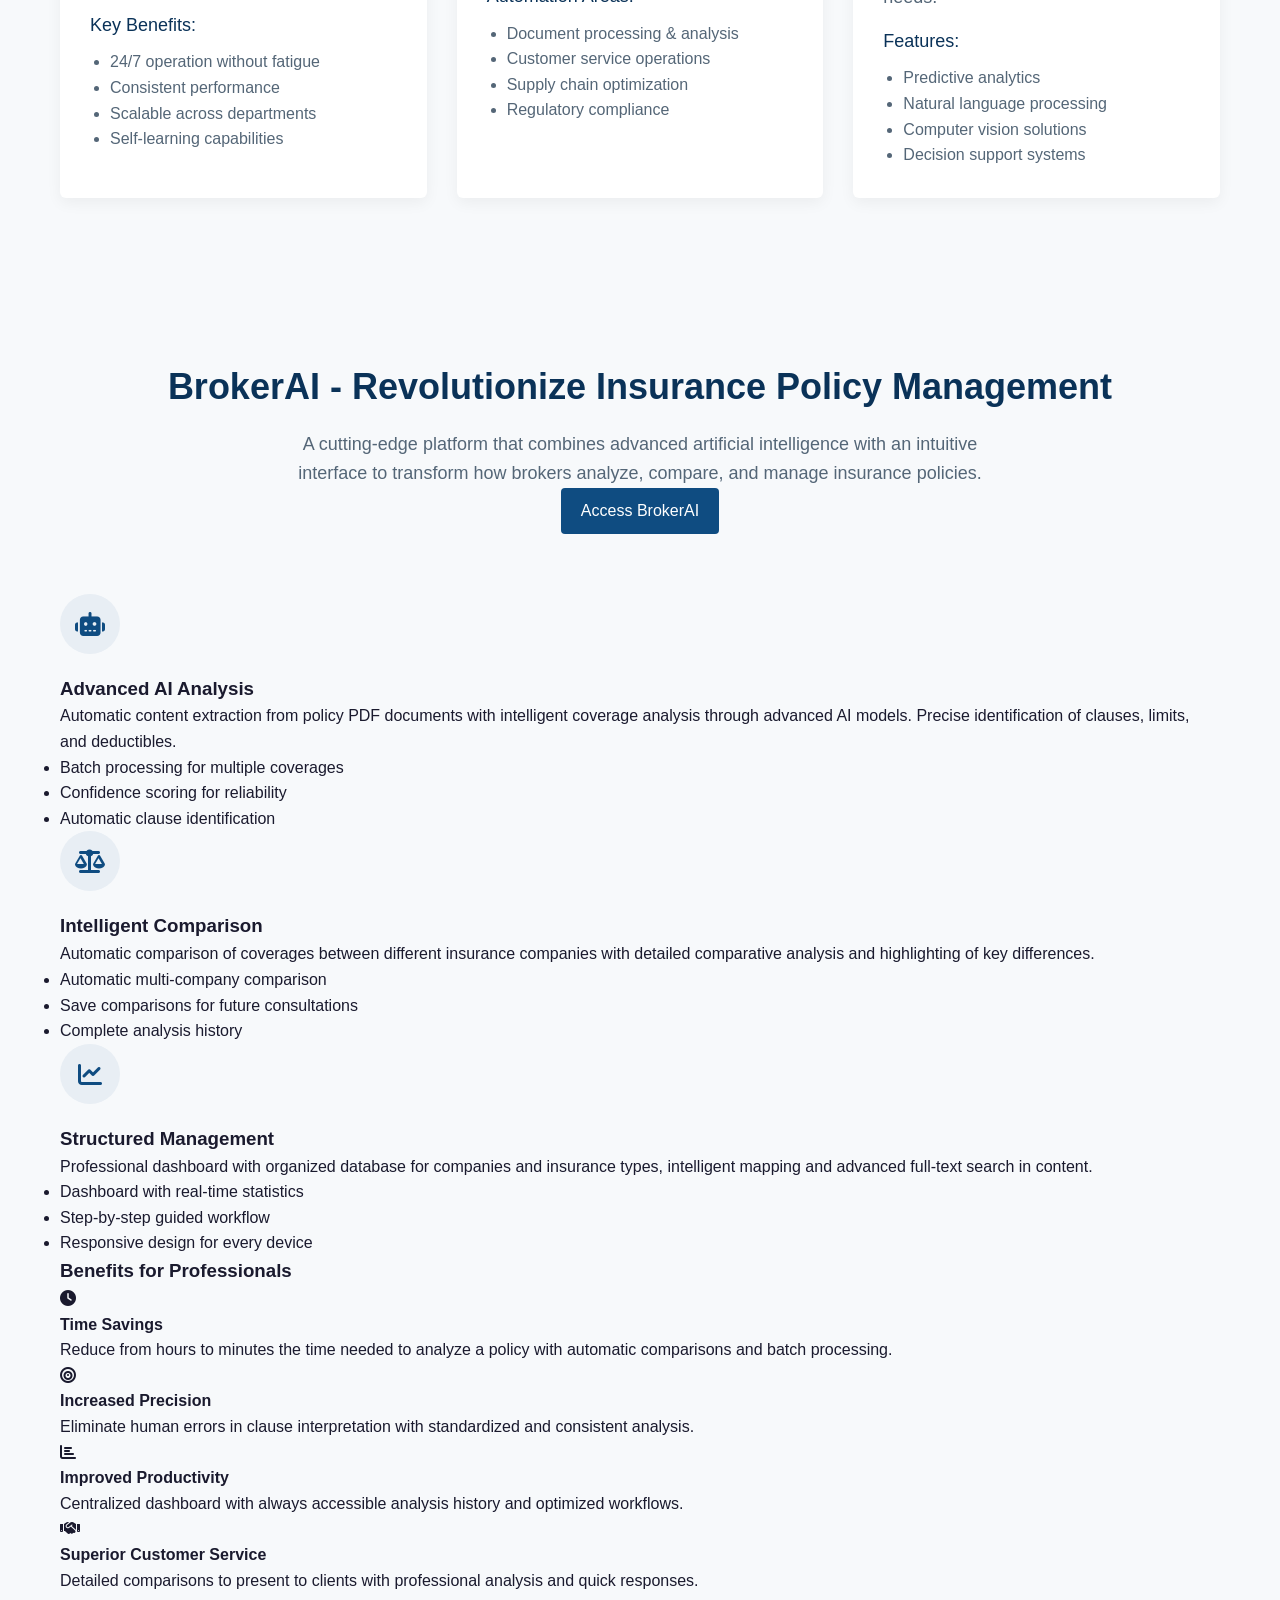
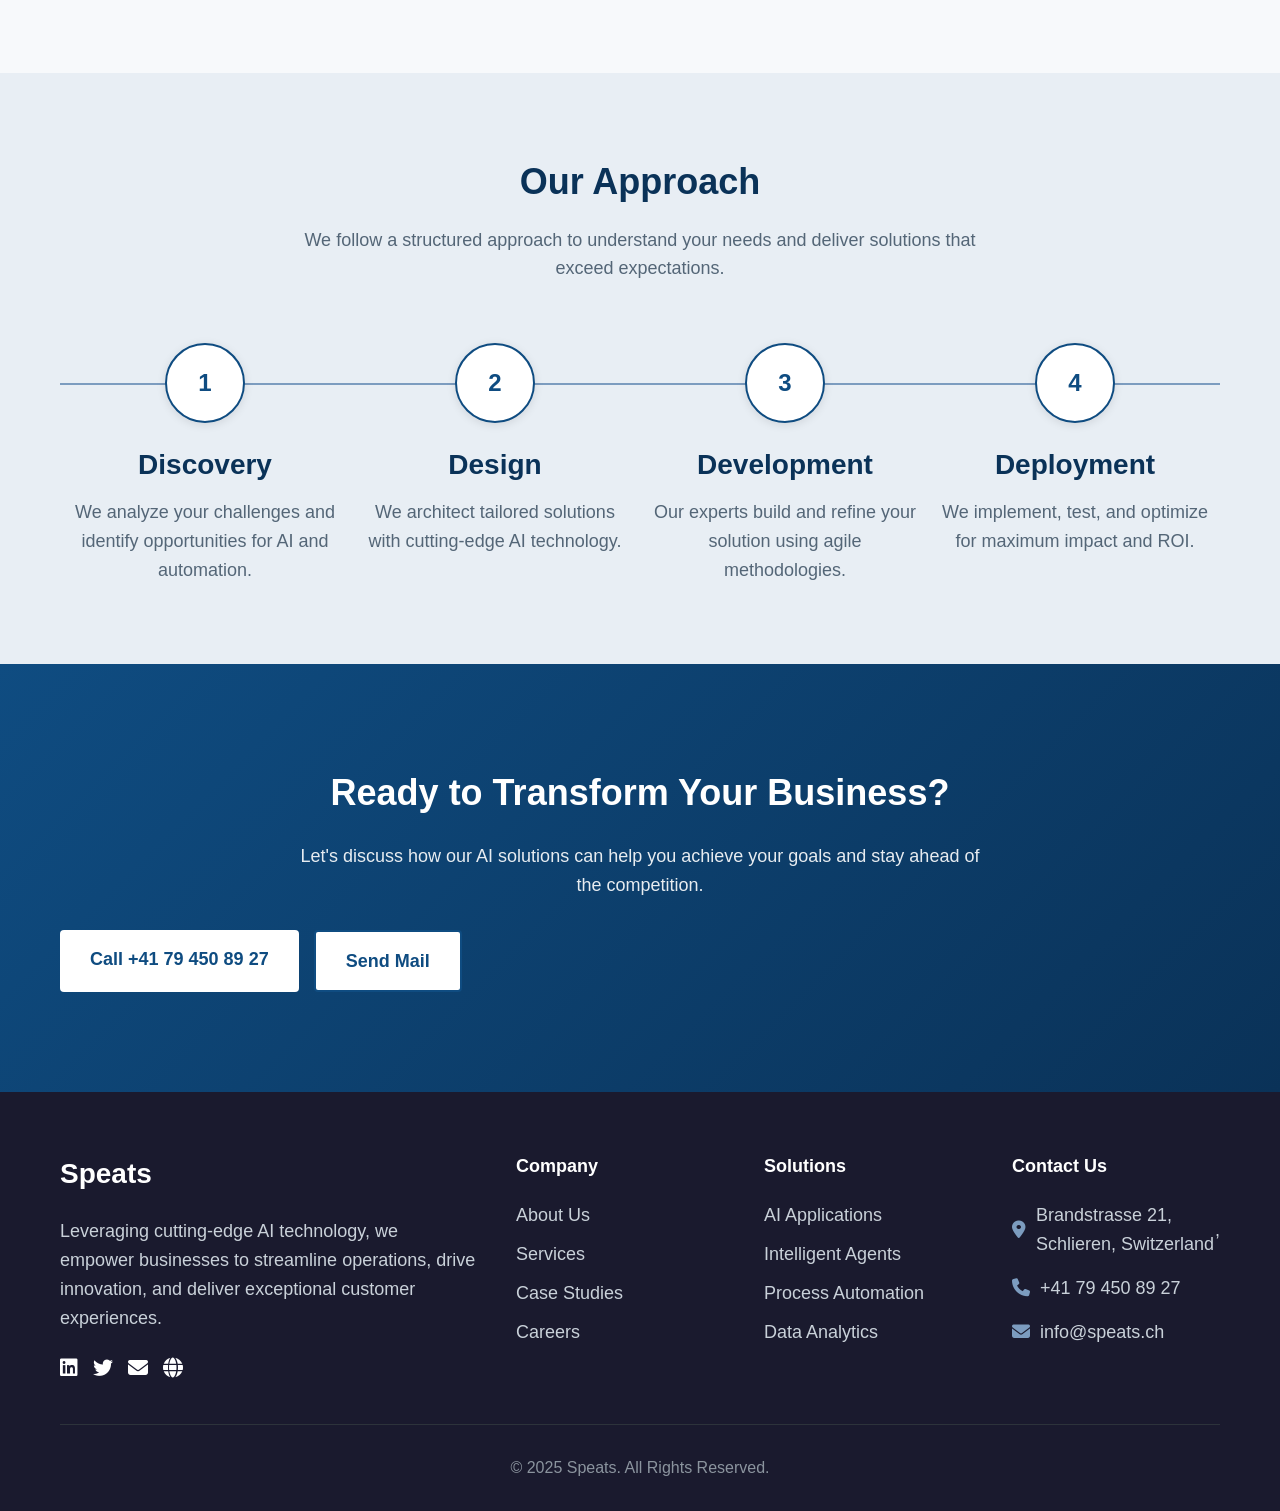
==== commit 7aa5ad29: "update web" ====
--- a/index.html
+++ b/index.html
@@ -87,8 +87,24 @@
                     <h1 data-i18n="hero_title">Revolutionize Your Business with Intelligent AI Solutions</h1>
                     <p data-i18n="hero_description" itemprop="description">Speats delivers cutting-edge AI applications and autonomous agents that reduce operational costs by up to 50% while driving innovation and growth. Join the 200+ businesses already thriving with our solutions.</p>
                     
+                    <div class="hero-benefits">
+                        <div class="benefit-item">
+                            <i class="fas fa-check-circle"></i>
+                            <span data-i18n="hero_benefit_1">WhatsApp & Email Automation</span>
+                        </div>
+                        <div class="benefit-item">
+                            <i class="fas fa-check-circle"></i>
+                            <span data-i18n="hero_benefit_2">24/7 Customer Support</span>
+                        </div>
+                        <div class="benefit-item">
+                            <i class="fas fa-check-circle"></i>
+                            <span data-i18n="hero_benefit_3">Lead Generation & Qualification</span>
+                        </div>
+                    </div>
+                    
                     <div class="btn-group">
-                        <a href="#services" class="btn" data-i18n="explore_solutions">Explore Solutions</a>
+                        <a href="#contact" class="btn" data-i18n="explore_solutions">Request Free Demo</a>
+                        <a href="#brokerai" class="btn btn-secondary" data-i18n="view_demo">View Live Demo</a>
                     </div>
 
                 </div>
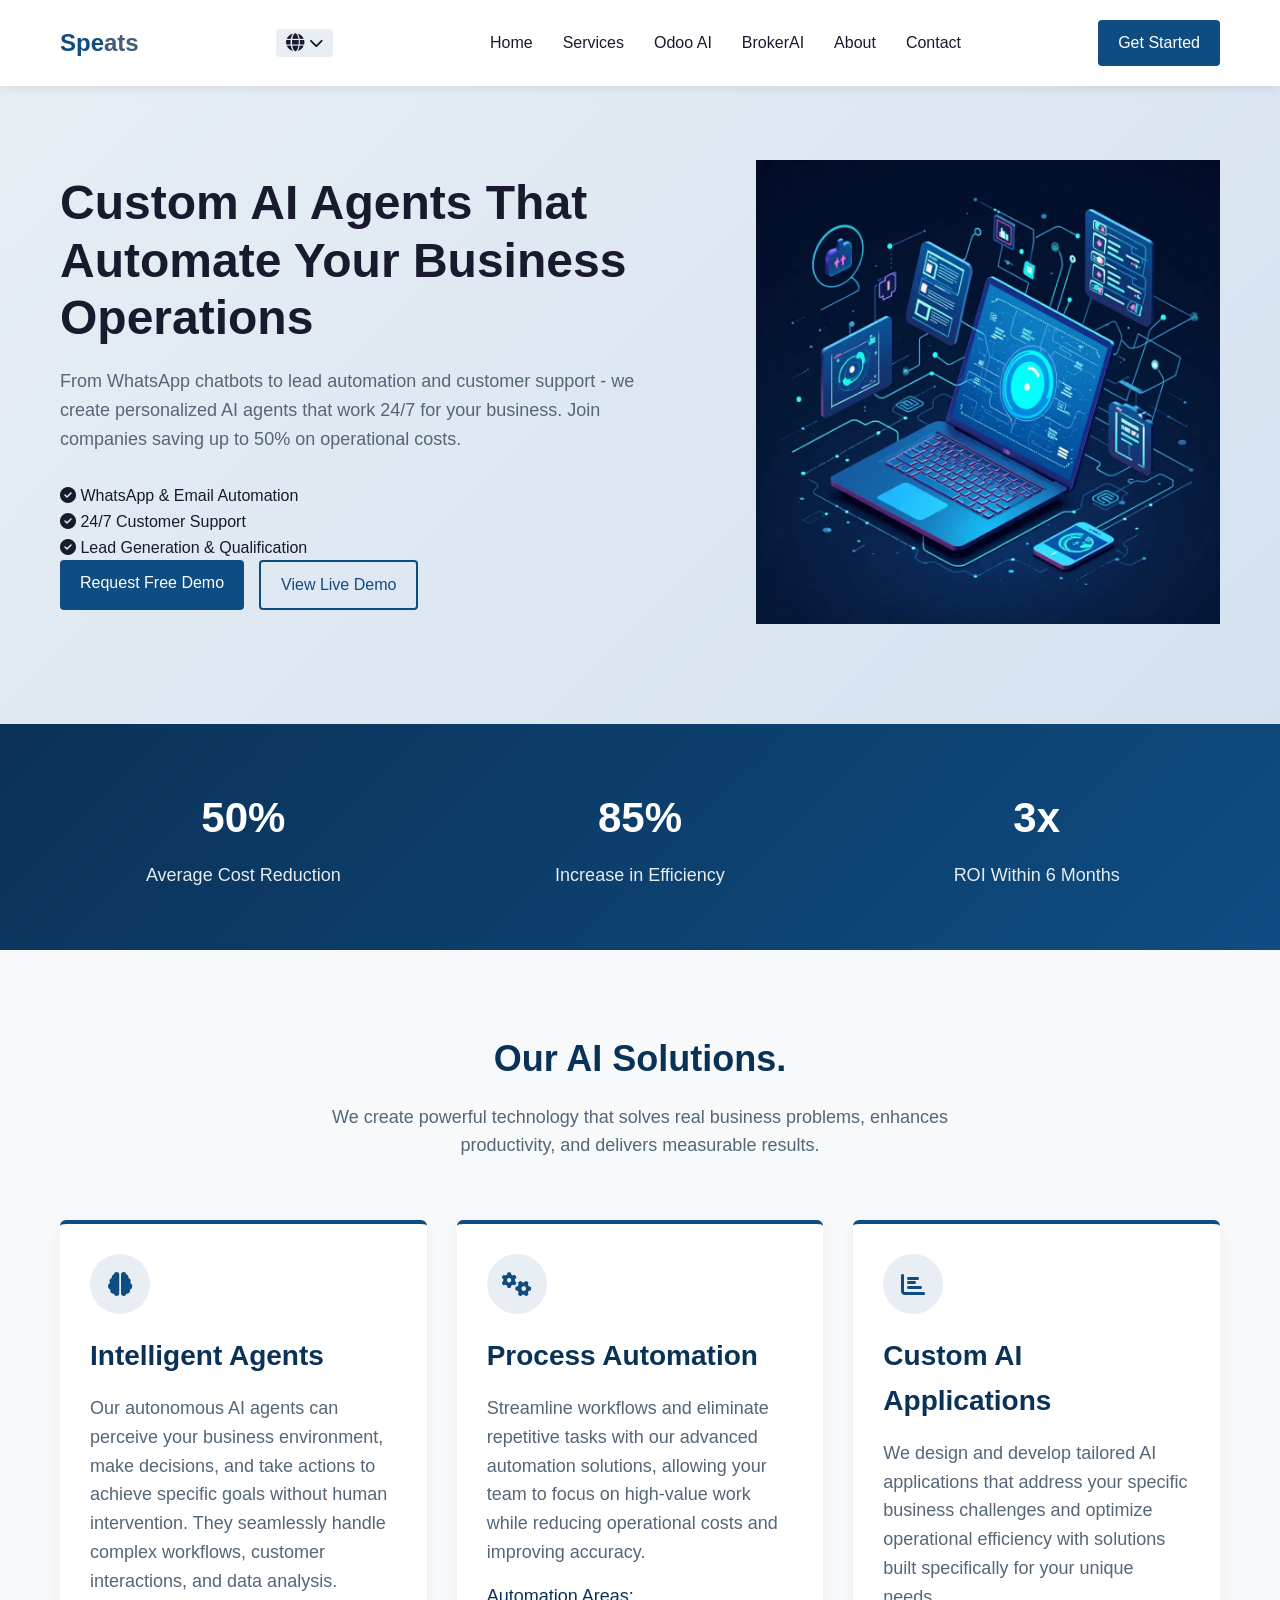
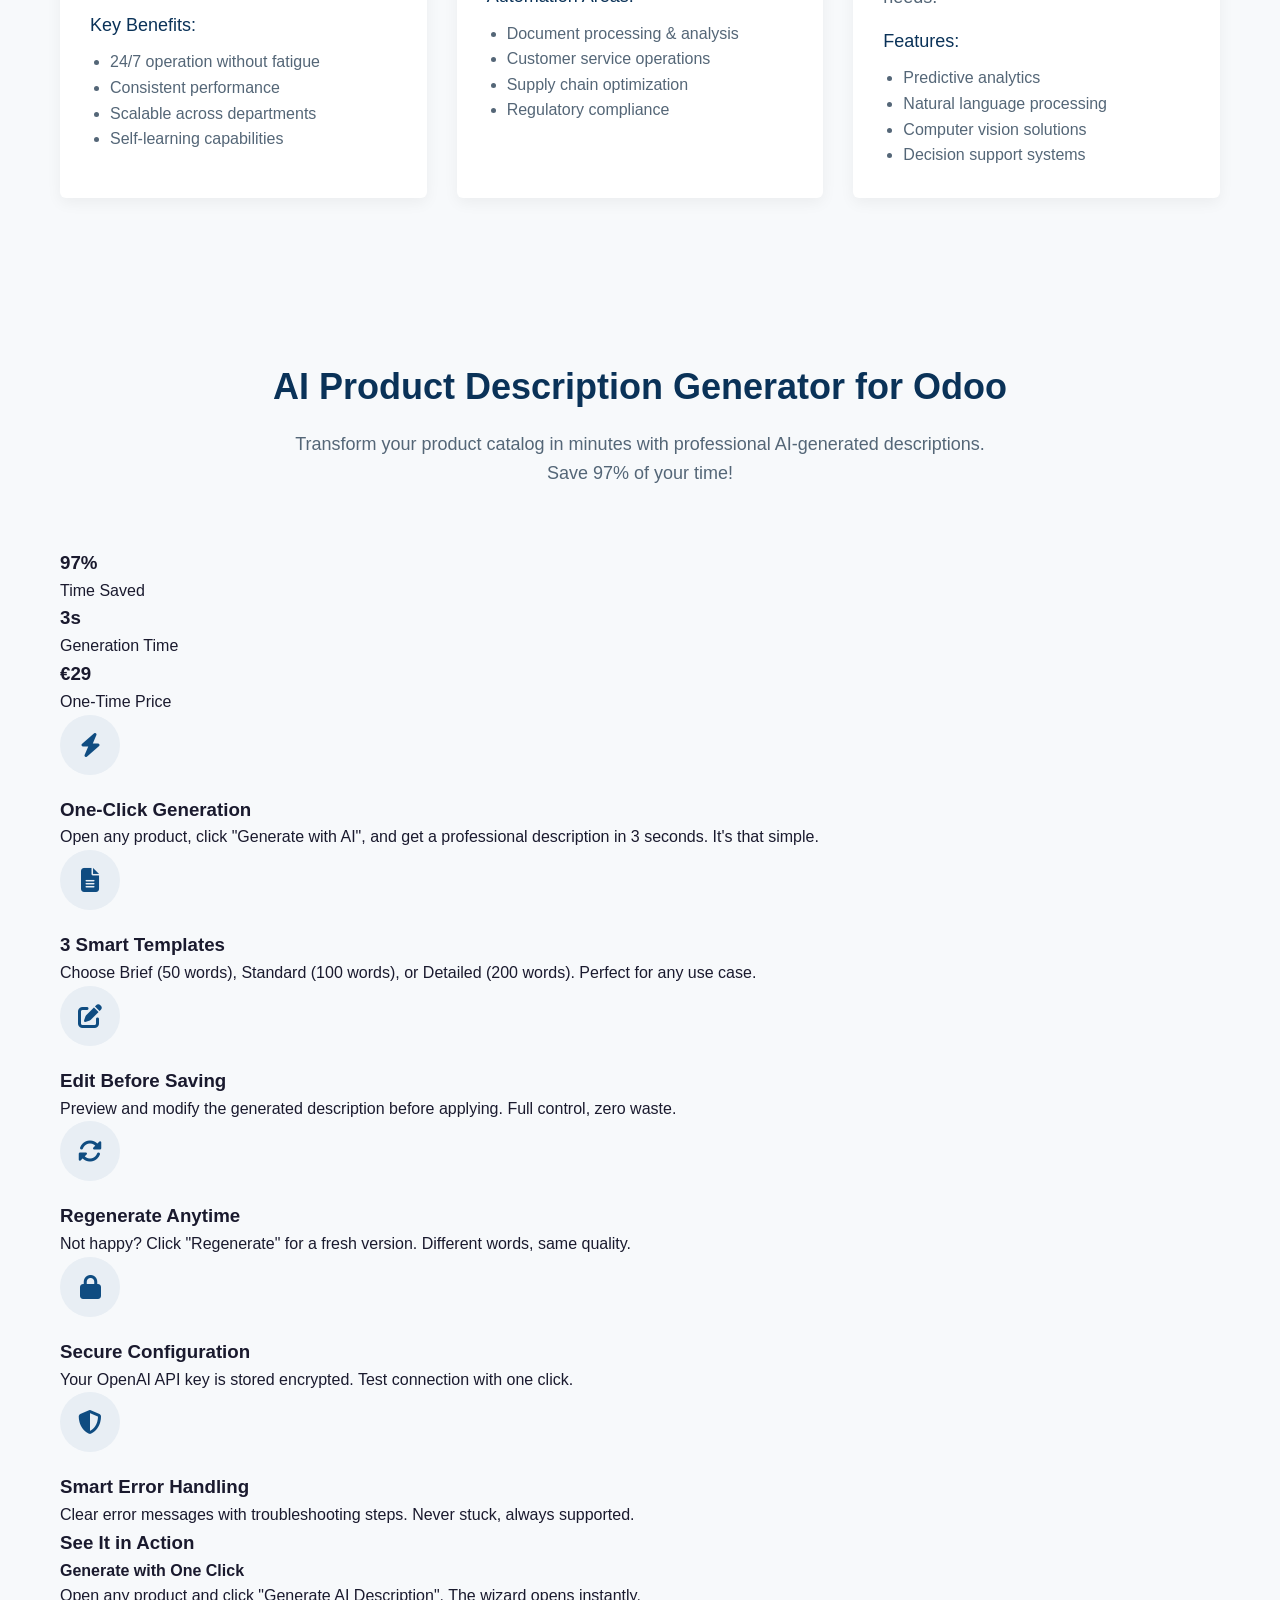
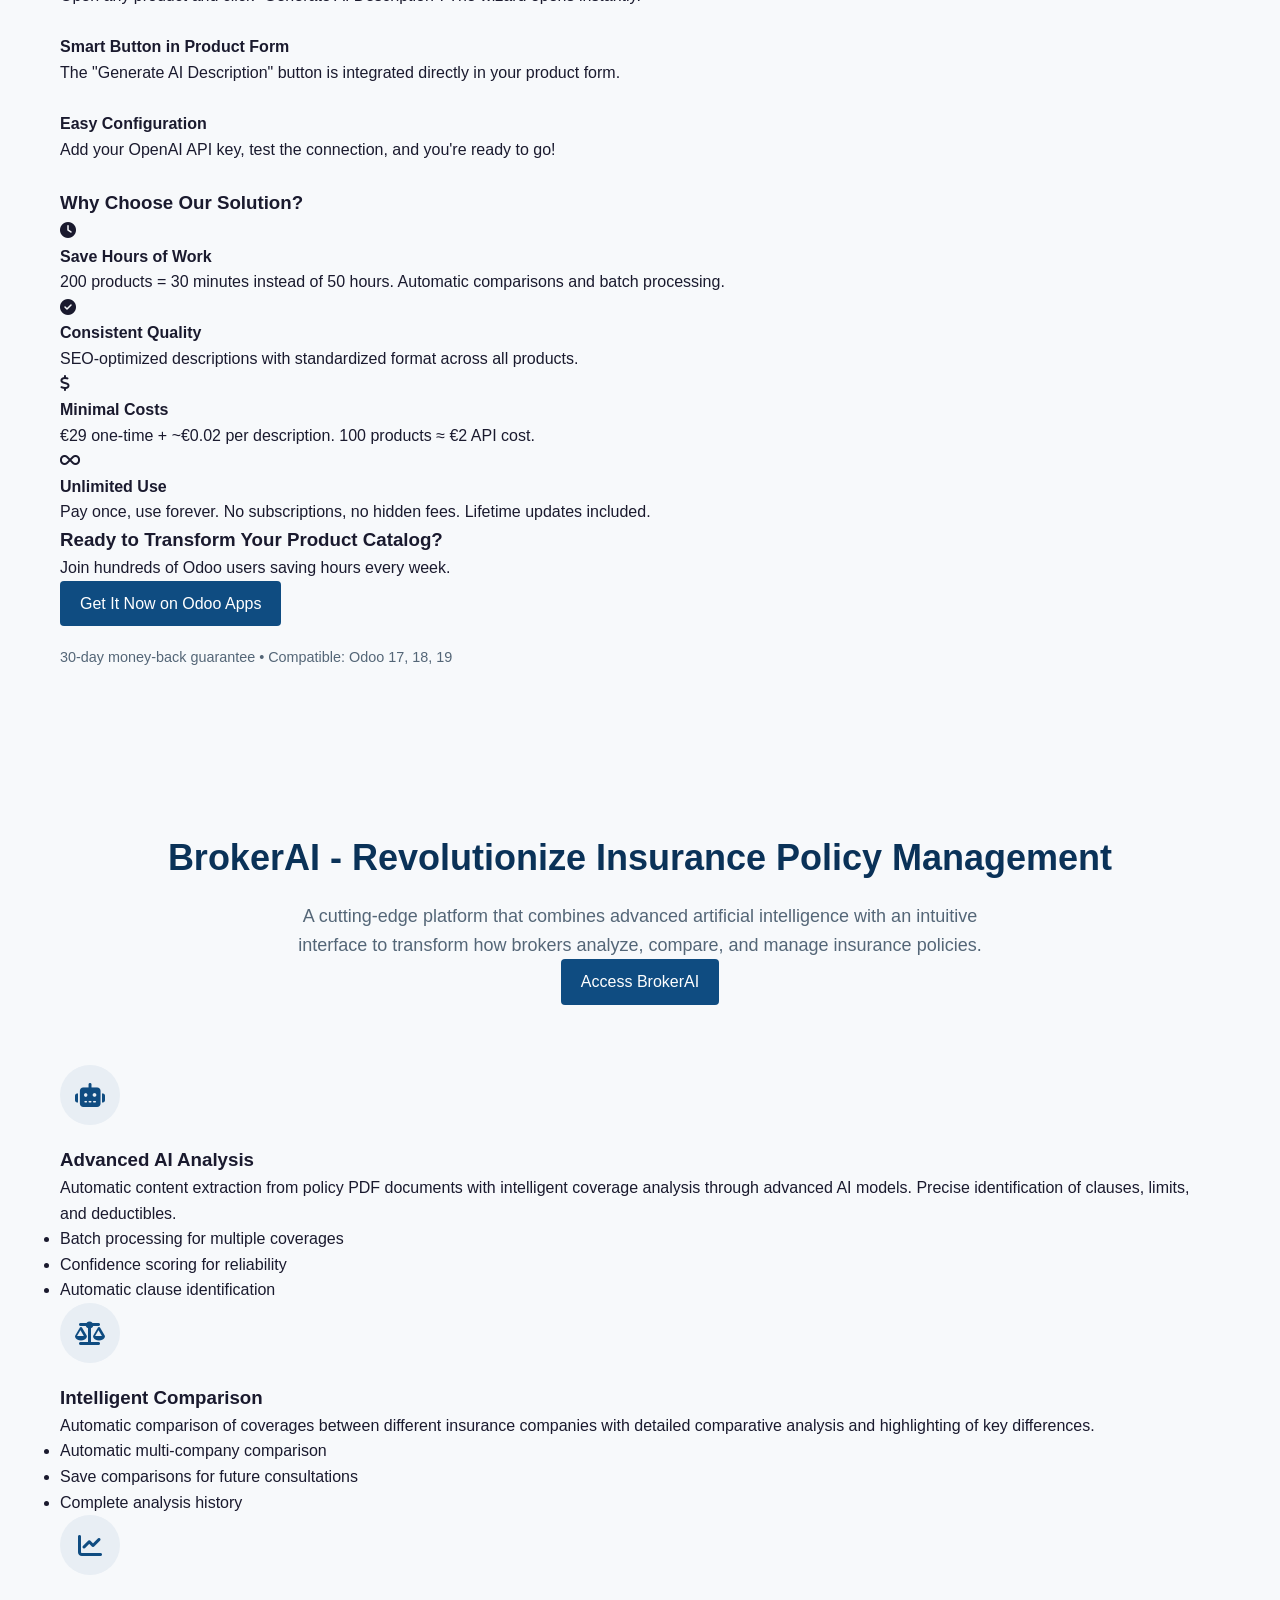
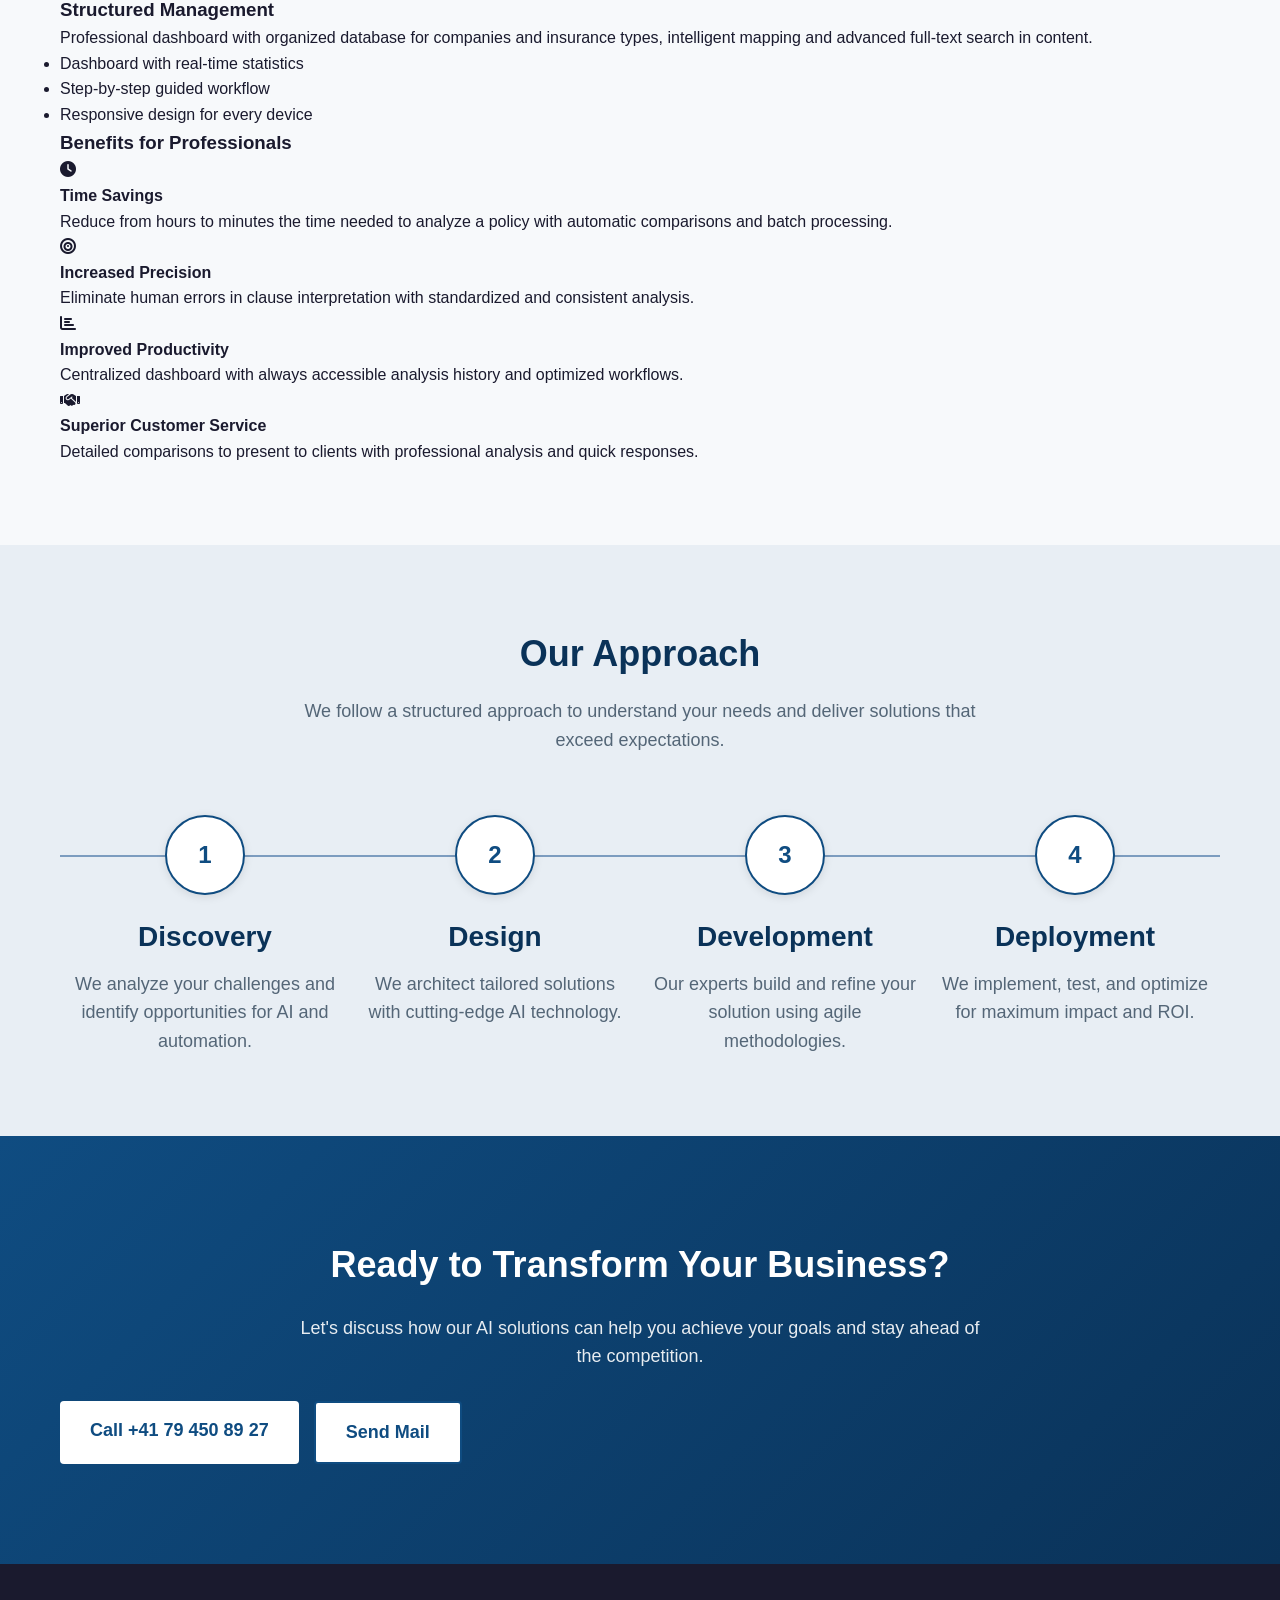
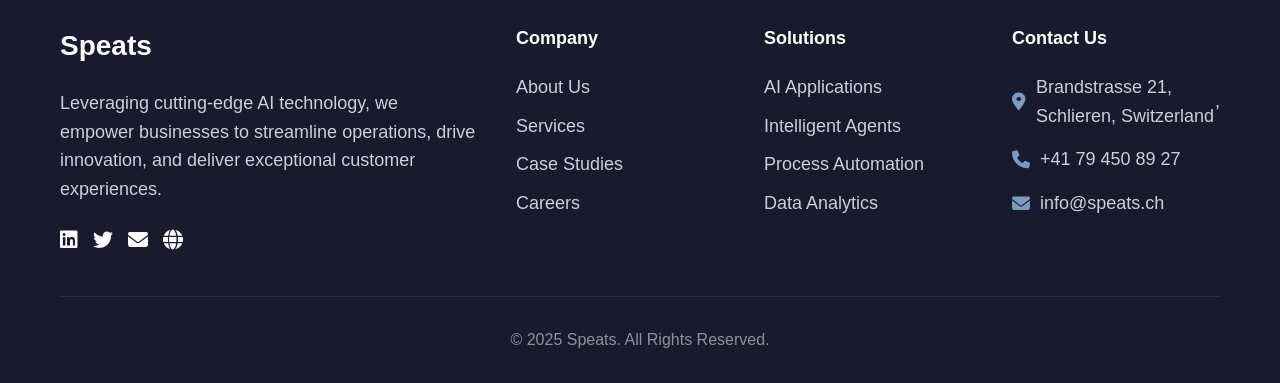
==== commit b75cdcf5: "add odoo ai" ====
--- a/index.html
+++ b/index.html
@@ -68,6 +68,7 @@
                     <ul class="nav-links">
                         <li><a href="#home" onclick="closeMenu()" data-i18n="nav_home">Home</a></li>
                         <li><a href="#services" onclick="closeMenu()" data-i18n="nav_services">Services</a></li>
+                        <li><a href="#odoo-ai" onclick="closeMenu()" data-i18n="nav_odoo_ai">Odoo AI</a></li>
                         <li><a href="#brokerai" onclick="closeMenu()" data-i18n="nav_brokerai">BrokerAI</a></li>
                         <li><a href="#about" onclick="closeMenu()" data-i18n="nav_about">About</a></li>
                         <li><a href="#contact" onclick="closeMenu()" data-i18n="nav_contact">Contact</a></li>
@@ -184,7 +185,137 @@
             </div>
         </div>
     </section>
-    
+
+    <!-- Odoo AI Product Section -->
+    <section class="section odoo-section" id="odoo-ai">
+        <div class="container">
+            <div class="section-title">
+                <h2 data-i18n="odoo_ai_title">AI Product Description Generator for Odoo</h2>
+                <p data-i18n="odoo_ai_subtitle">Transform your product catalog in minutes with professional AI-generated descriptions. Save 97% of your time!</p>
+            </div>
+
+            <div class="odoo-hero">
+                <div class="odoo-stats">
+                    <div class="odoo-stat-item">
+                        <h3>97%</h3>
+                        <p data-i18n="odoo_stat_time_saved">Time Saved</p>
+                    </div>
+                    <div class="odoo-stat-item">
+                        <h3>3s</h3>
+                        <p data-i18n="odoo_stat_generation_time">Generation Time</p>
+                    </div>
+                    <div class="odoo-stat-item">
+                        <h3>€29</h3>
+                        <p data-i18n="odoo_stat_price">One-Time Price</p>
+                    </div>
+                </div>
+            </div>
+
+            <div class="odoo-features">
+                <div class="feature-card">
+                    <div class="service-icon"><i class="fas fa-bolt"></i></div>
+                    <h3 data-i18n="odoo_feature_oneclick_title">One-Click Generation</h3>
+                    <p data-i18n="odoo_feature_oneclick_description">Open any product, click "Generate with AI", and get a professional description in 3 seconds. It's that simple.</p>
+                </div>
+
+                <div class="feature-card">
+                    <div class="service-icon"><i class="fas fa-file-alt"></i></div>
+                    <h3 data-i18n="odoo_feature_templates_title">3 Smart Templates</h3>
+                    <p data-i18n="odoo_feature_templates_description">Choose Brief (50 words), Standard (100 words), or Detailed (200 words). Perfect for any use case.</p>
+                </div>
+
+                <div class="feature-card">
+                    <div class="service-icon"><i class="fas fa-edit"></i></div>
+                    <h3 data-i18n="odoo_feature_edit_title">Edit Before Saving</h3>
+                    <p data-i18n="odoo_feature_edit_description">Preview and modify the generated description before applying. Full control, zero waste.</p>
+                </div>
+
+                <div class="feature-card">
+                    <div class="service-icon"><i class="fas fa-sync-alt"></i></div>
+                    <h3 data-i18n="odoo_feature_regenerate_title">Regenerate Anytime</h3>
+                    <p data-i18n="odoo_feature_regenerate_description">Not happy? Click "Regenerate" for a fresh version. Different words, same quality.</p>
+                </div>
+
+                <div class="feature-card">
+                    <div class="service-icon"><i class="fas fa-lock"></i></div>
+                    <h3 data-i18n="odoo_feature_secure_title">Secure Configuration</h3>
+                    <p data-i18n="odoo_feature_secure_description">Your OpenAI API key is stored encrypted. Test connection with one click.</p>
+                </div>
+
+                <div class="feature-card">
+                    <div class="service-icon"><i class="fas fa-shield-alt"></i></div>
+                    <h3 data-i18n="odoo_feature_error_title">Smart Error Handling</h3>
+                    <p data-i18n="odoo_feature_error_description">Clear error messages with troubleshooting steps. Never stuck, always supported.</p>
+                </div>
+            </div>
+
+            <div class="odoo-screenshots">
+                <h3 data-i18n="odoo_screenshots_title">See It in Action</h3>
+                <div class="screenshot-showcase">
+                    <div class="screenshot-item">
+                        <h4 data-i18n="odoo_screenshot_1_title">Generate with One Click</h4>
+                        <p data-i18n="odoo_screenshot_1_description">Open any product and click "Generate AI Description". The wizard opens instantly.</p>
+                        <picture>
+                            <img src="assets/main_screenshot.png" alt="AI Generation Wizard Screenshot" loading="lazy">
+                        </picture>
+                    </div>
+
+                    <div class="screenshot-item">
+                        <h4 data-i18n="odoo_screenshot_2_title">Smart Button in Product Form</h4>
+                        <p data-i18n="odoo_screenshot_2_description">The "Generate AI Description" button is integrated directly in your product form.</p>
+                        <picture>
+                            <img src="assets/smart_button_screenshot.png" alt="Smart Button in Product Form Screenshot" loading="lazy">
+                        </picture>
+                    </div>
+
+                    <div class="screenshot-item">
+                        <h4 data-i18n="odoo_screenshot_3_title">Easy Configuration</h4>
+                        <p data-i18n="odoo_screenshot_3_description">Add your OpenAI API key, test the connection, and you're ready to go!</p>
+                        <picture>
+                            <img src="assets/config_screenshot.png" alt="Configuration Settings Screenshot" loading="lazy">
+                        </picture>
+                    </div>
+                </div>
+            </div>
+
+            <div class="odoo-benefits">
+                <h3 data-i18n="odoo_benefits_title">Why Choose Our Solution?</h3>
+                <div class="benefits-grid">
+                    <div class="benefit-card">
+                        <div class="benefit-icon"><i class="fas fa-clock"></i></div>
+                        <h4 data-i18n="odoo_benefit_time_title">Save Hours of Work</h4>
+                        <p data-i18n="odoo_benefit_time_description">200 products = 30 minutes instead of 50 hours. Automatic comparisons and batch processing.</p>
+                    </div>
+
+                    <div class="benefit-card">
+                        <div class="benefit-icon"><i class="fas fa-check-circle"></i></div>
+                        <h4 data-i18n="odoo_benefit_quality_title">Consistent Quality</h4>
+                        <p data-i18n="odoo_benefit_quality_description">SEO-optimized descriptions with standardized format across all products.</p>
+                    </div>
+
+                    <div class="benefit-card">
+                        <div class="benefit-icon"><i class="fas fa-dollar-sign"></i></div>
+                        <h4 data-i18n="odoo_benefit_cost_title">Minimal Costs</h4>
+                        <p data-i18n="odoo_benefit_cost_description">€29 one-time + ~€0.02 per description. 100 products ≈ €2 API cost.</p>
+                    </div>
+
+                    <div class="benefit-card">
+                        <div class="benefit-icon"><i class="fas fa-infinity"></i></div>
+                        <h4 data-i18n="odoo_benefit_unlimited_title">Unlimited Use</h4>
+                        <p data-i18n="odoo_benefit_unlimited_description">Pay once, use forever. No subscriptions, no hidden fees. Lifetime updates included.</p>
+                    </div>
+                </div>
+            </div>
+
+            <div class="odoo-cta">
+                <h3 data-i18n="odoo_cta_title">Ready to Transform Your Product Catalog?</h3>
+                <p data-i18n="odoo_cta_description">Join hundreds of Odoo users saving hours every week.</p>
+                <a href="https://apps.odoo.com" target="_blank" class="btn" data-i18n="odoo_cta_button">Get It Now on Odoo Apps</a>
+                <p style="margin-top: 20px; font-size: 0.9em; color: var(--gray);" data-i18n="odoo_cta_guarantee">30-day money-back guarantee • Compatible: Odoo 17, 18, 19</p>
+            </div>
+        </div>
+    </section>
+
     <!-- BrokerAI Product Section -->
     <section class="section brokerai-section" id="brokerai">
         <div class="container">
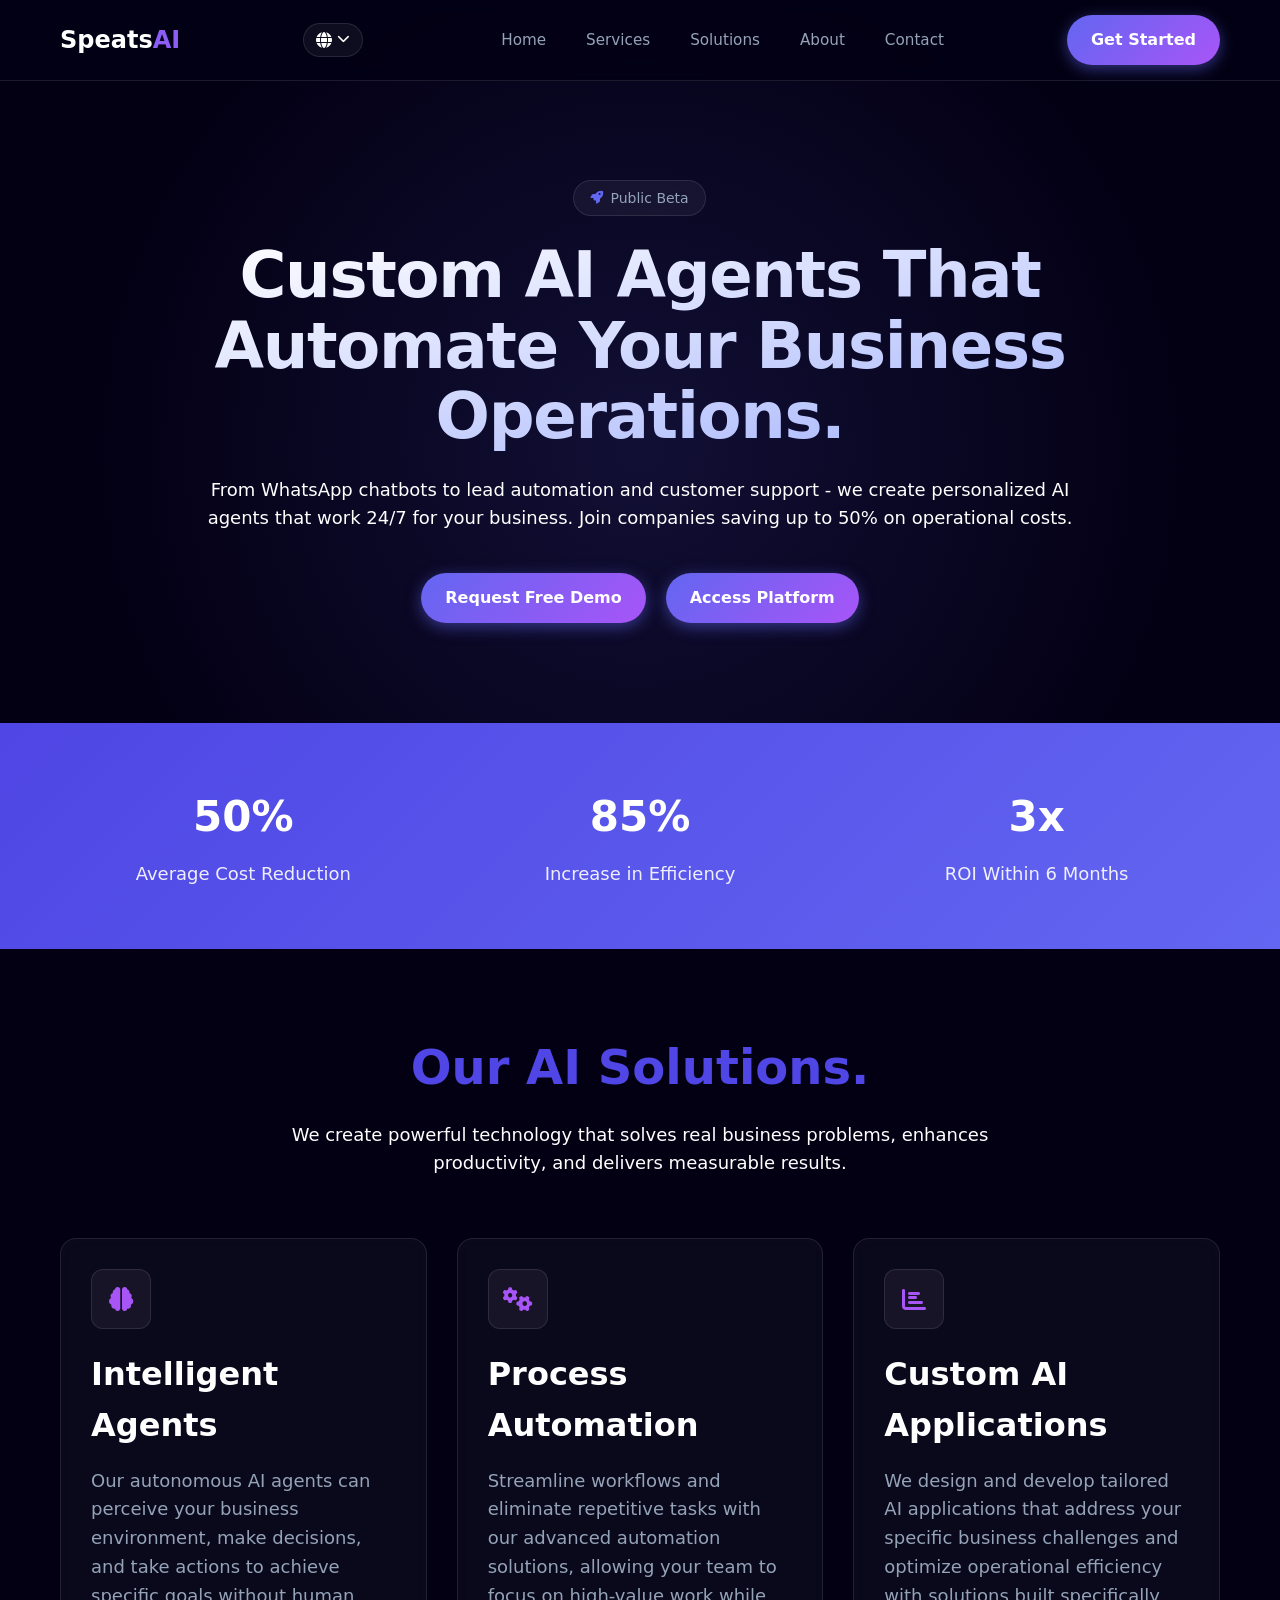
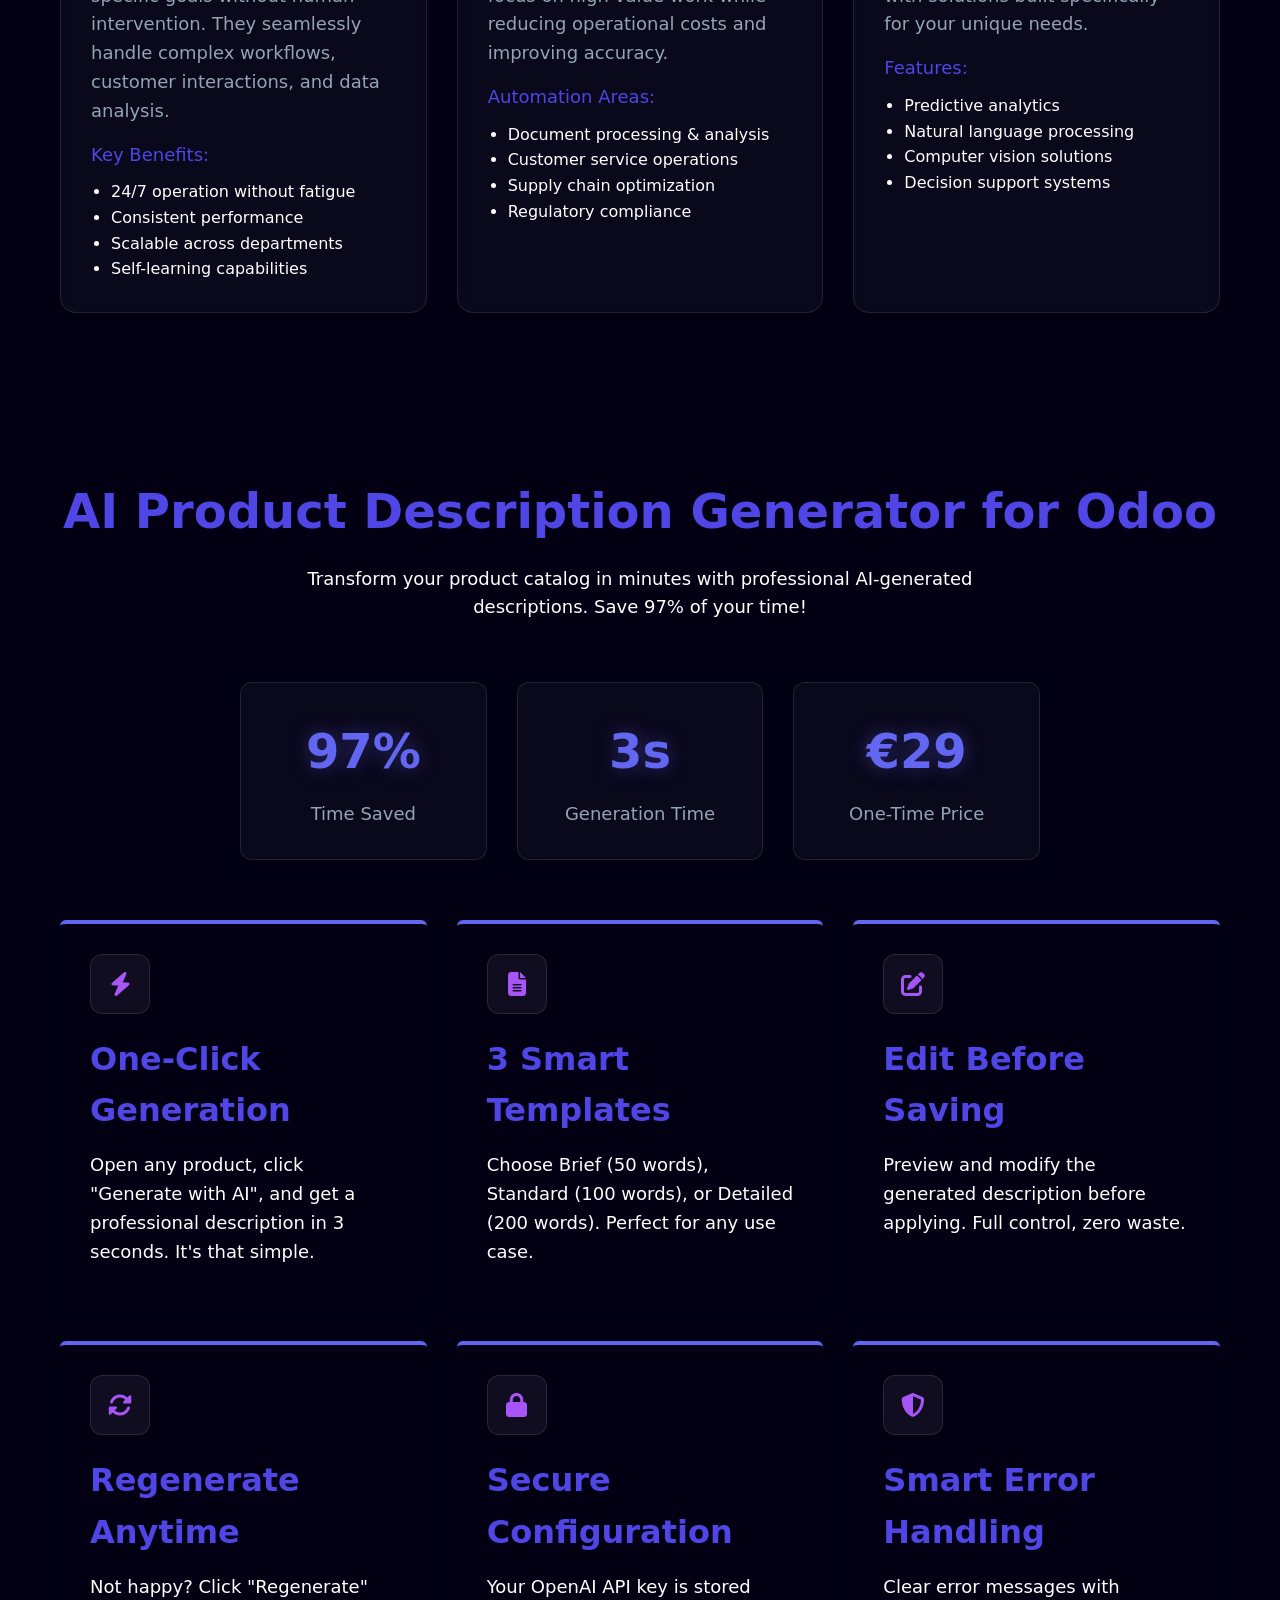
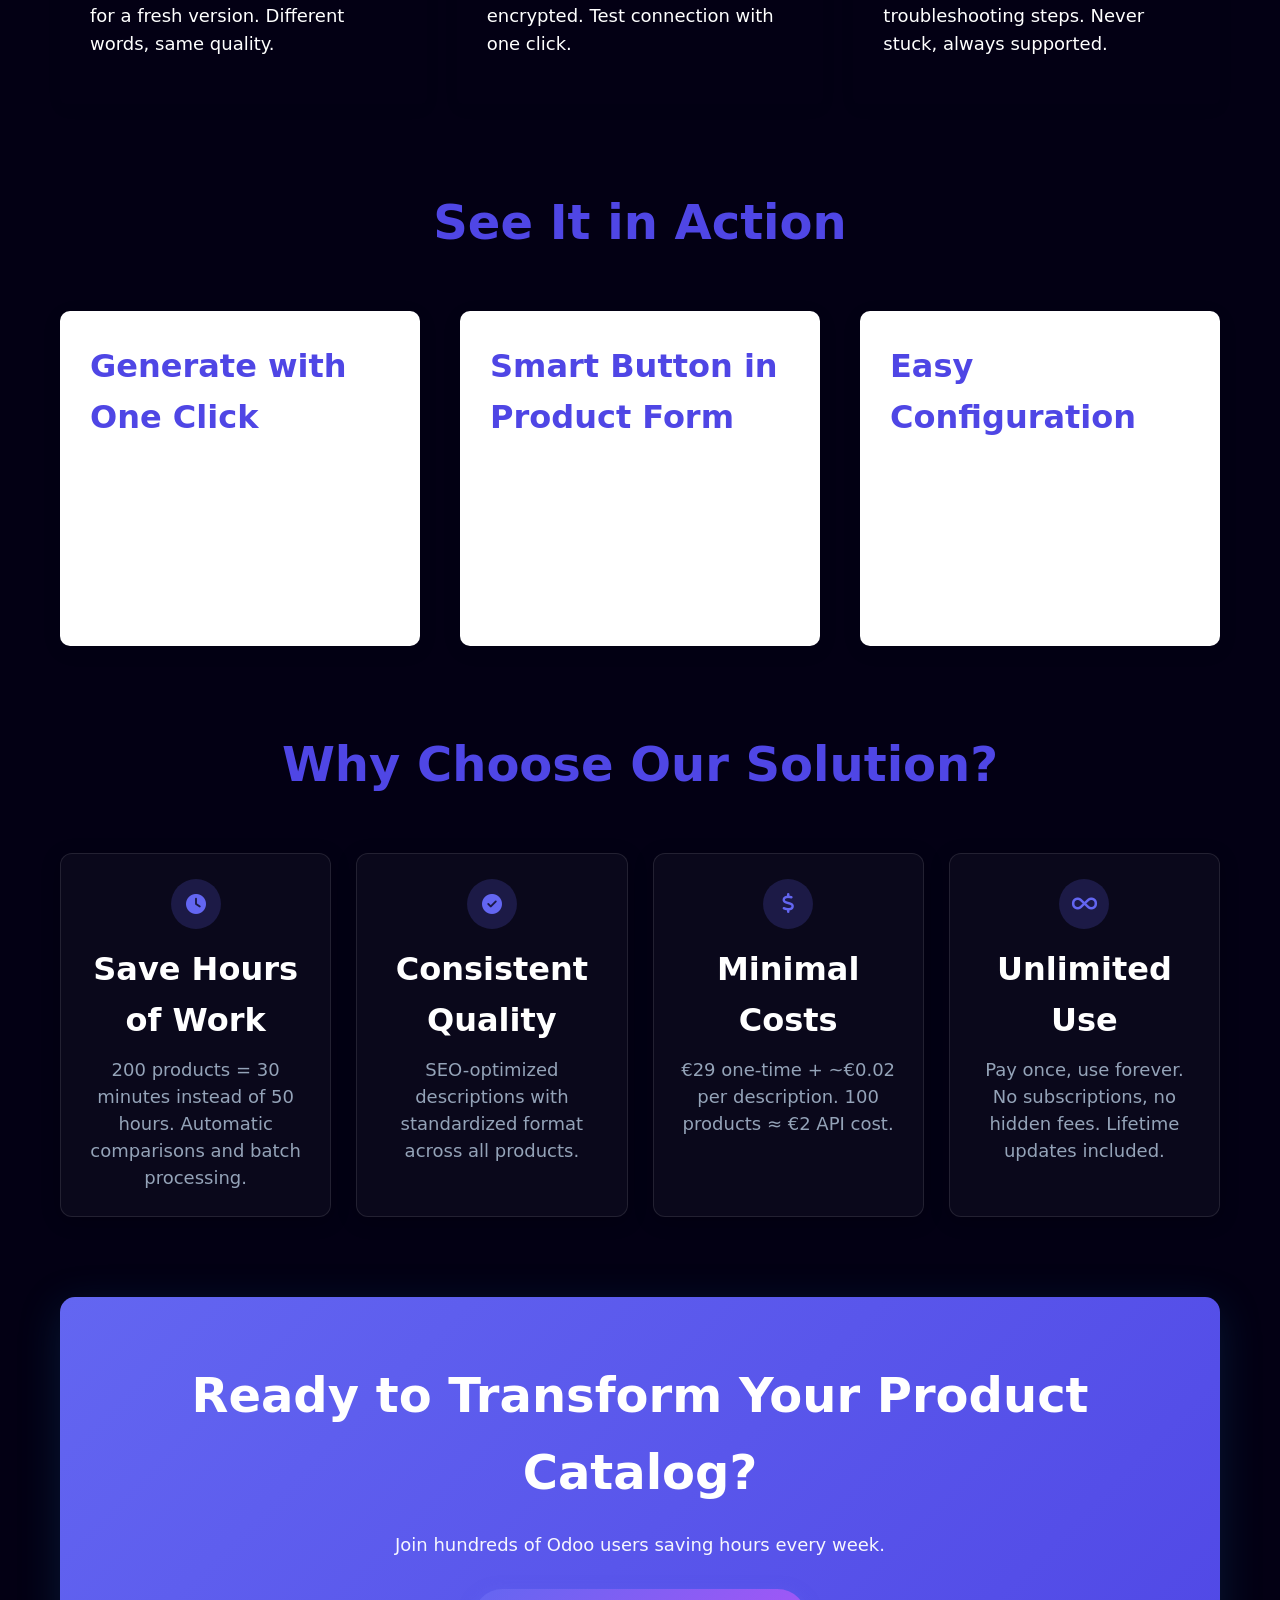
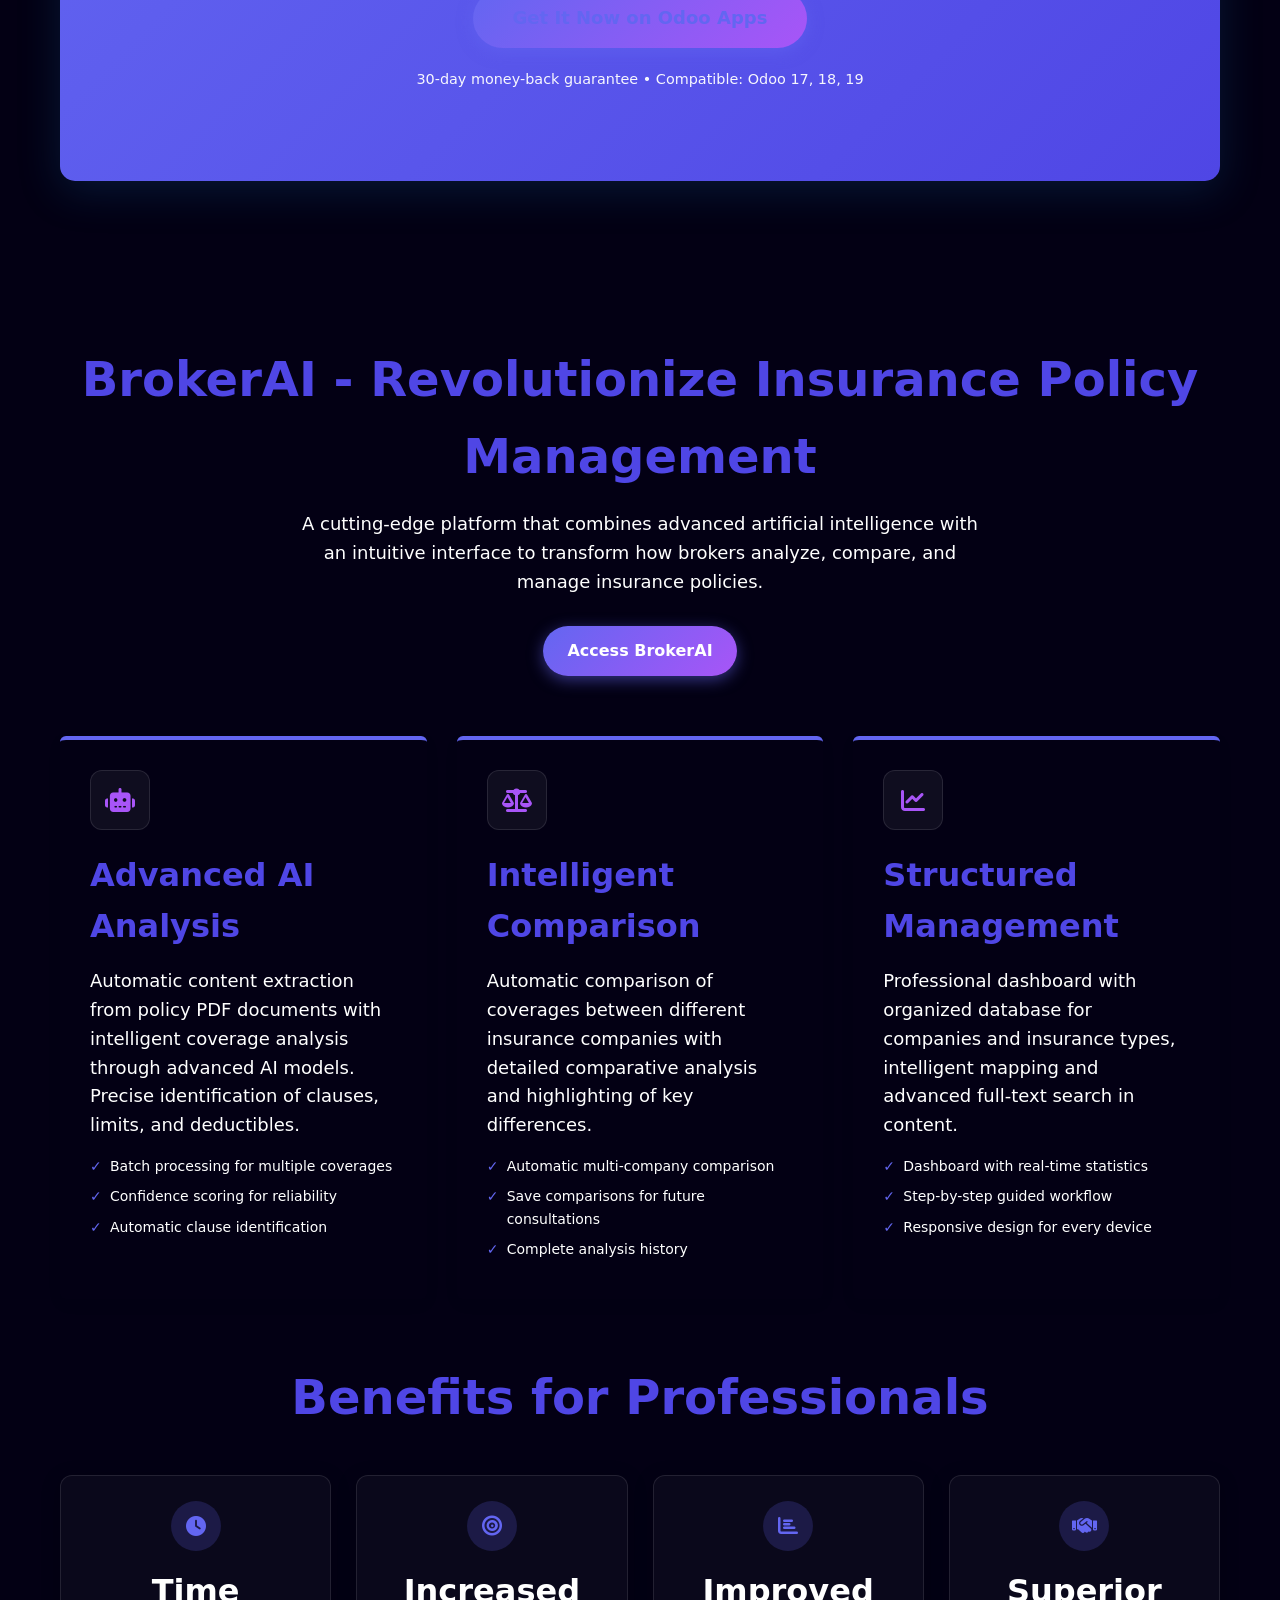
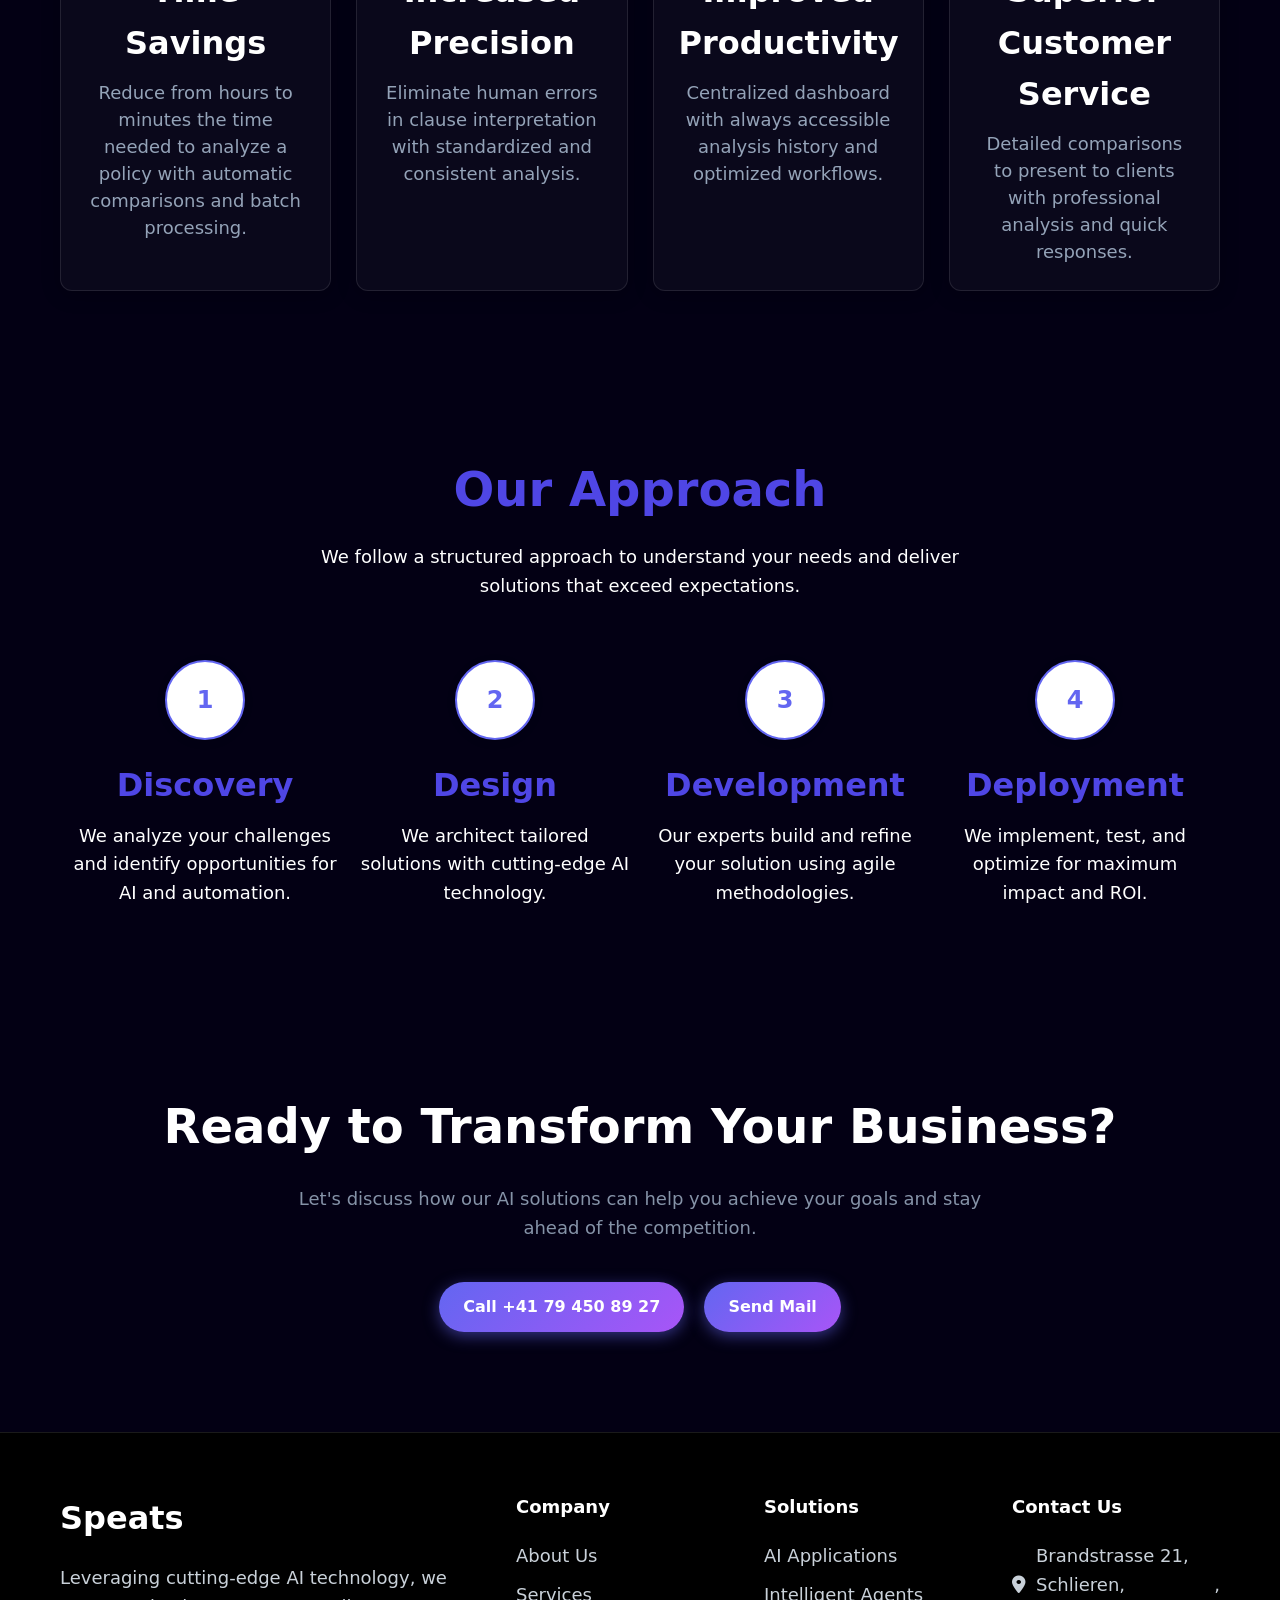
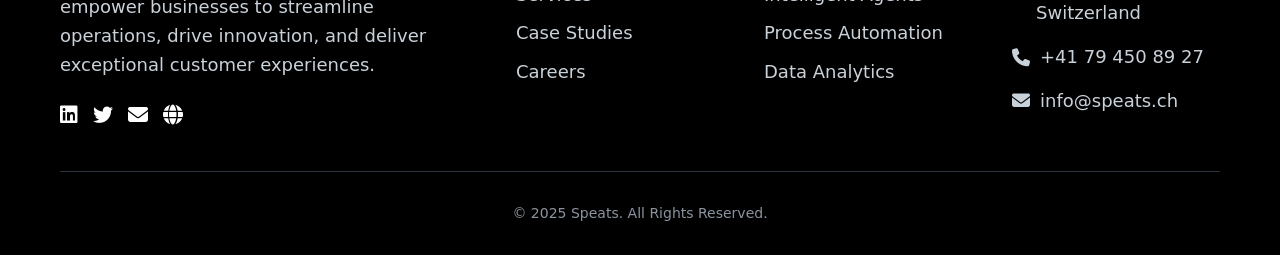
==== commit ca817a7d: "update layout" ====
--- a/index.html
+++ b/index.html
@@ -1,560 +1,614 @@
-<!DOCTYPE html>
-<html lang="en">
-<head>
-    <meta charset="UTF-8">
-    <meta name="viewport" content="width=device-width, initial-scale=1.0">
-    <title>Speats | Soluzioni AI & Automazione per Aziende | Svizzera</title>
-    <meta name="description" content="Speats offre soluzioni di intelligenza artificiale e automazione che riducono i costi operativi fino al 50%. Agenti intelligenti, automazione dei processi e applicazioni AI personalizzate.">
-    <meta name="keywords" content="intelligenza artificiale, AI, automazione, agenti intelligenti, soluzioni aziendali, riduzione costi, efficienza operativa, Svizzera">
-    <meta name="author" content="Speats">
-    <meta name="robots" content="index, follow">
-    <link rel="canonical" href="https://www.speats.ch/">
-    
-    <!-- Open Graph / Facebook -->
-    <meta property="og:type" content="website">
-    <meta property="og:url" content="https://www.speats.ch/">
-    <meta property="og:title" content="Speats | Soluzioni AI & Automazione per Aziende">
-    <meta property="og:description" content="Riduci i costi operativi fino al 50% con le nostre soluzioni di intelligenza artificiale e automazione. Agenti intelligenti, automazione dei processi e applicazioni AI personalizzate.">
-    <meta property="og:image" content="https://www.speats.ch/assets/og-image.jpg">
-    
-    <!-- Twitter -->
-    <meta property="twitter:card" content="summary_large_image">
-    <meta property="twitter:url" content="https://www.speats.ch/">
-    <meta property="twitter:title" content="Speats | Soluzioni AI & Automazione per Aziende">
-    <meta property="twitter:description" content="Riduci i costi operativi fino al 50% con le nostre soluzioni di intelligenza artificiale e automazione. Agenti intelligenti, automazione dei processi e applicazioni AI personalizzate.">
-    <meta property="twitter:image" content="https://www.speats.ch/assets/og-image.jpg">
-    
-    <!-- Preconnect to external domains -->
-    <link rel="preconnect" href="https://cdnjs.cloudflare.com" crossorigin>
-    <link rel="preconnect" href="https://fonts.googleapis.com" crossorigin>
-    <link rel="preconnect" href="https://fonts.gstatic.com" crossorigin>
-    
-    <!-- Preload critical assets -->
-    <link rel="preload" href="assets/optimized/hero.webp" as="image" type="image/webp">
-    
-    <!-- Stylesheets -->
-    <link rel="stylesheet" href="styles.min.css">
-    <link rel="stylesheet" href="https://cdnjs.cloudflare.com/ajax/libs/font-awesome/6.5.1/css/all.min.css">
-    
-    <!-- Cache control headers for static resources -->
-    <meta http-equiv="Cache-Control" content="max-age=31536000, immutable">
-</head>
-<body itemscope itemtype="http://schema.org/Organization">
-    <header>
-        <div class="container">
-            <nav>
-                <div class="logo" data-i18n="logo" itemprop="name">
-                    Spe<span>ats</span>
-                </div>
-                <div class="language-globe">
-                    <div class="globe-icon" onclick="toggleLanguageMenu()">
-                        <i class="fas fa-globe"></i><i class="fas fa-chevron-down" style="font-size: 0.8em; margin-left: 5px;"></i>
-                    </div>
-                    <div class="language-dropdown" id="languageMenu"> 
-                        <div class="lang-option" onclick="changeLanguage('en')">English</div>
-                        <div class="lang-option" onclick="changeLanguage('it')">Italiano</div>
-                        <div class="lang-option" onclick="changeLanguage('fr')">Français</div>
-                        <div class="lang-option" onclick="changeLanguage('de')">Deutsch</div>
-                    </div>
-                </div>
-                
-                <div class="hamburger" onclick="toggleMenu()">
-                    <span></span>
-                    <span></span>
-                    <span></span>
-                </div>
-                
-                <div class="nav-wrapper">
-                    <ul class="nav-links">
-                        <li><a href="#home" onclick="closeMenu()" data-i18n="nav_home">Home</a></li>
-                        <li><a href="#services" onclick="closeMenu()" data-i18n="nav_services">Services</a></li>
-                        <li><a href="#odoo-ai" onclick="closeMenu()" data-i18n="nav_odoo_ai">Odoo AI</a></li>
-                        <li><a href="#brokerai" onclick="closeMenu()" data-i18n="nav_brokerai">BrokerAI</a></li>
-                        <li><a href="#about" onclick="closeMenu()" data-i18n="nav_about">About</a></li>
-                        <li><a href="#contact" onclick="closeMenu()" data-i18n="nav_contact">Contact</a></li>
-                    </ul>
-                    <a href="#contact" class="btn mobile-btn" onclick="closeMenu()" data-i18n="get_started">Get Started</a>
-                </div>
-                
-                <a href="#contact" class="btn header-btn" data-i18n="get_started">Get Started</a>
-            </nav>
-        </div>
-    </header>
-    
-    <section class="hero" id="home">
-        <div class="container">
-            <div class="hero-content">
-                <div class="hero-text">
-                    <h1 data-i18n="hero_title">Revolutionize Your Business with Intelligent AI Solutions</h1>
-                    <p data-i18n="hero_description" itemprop="description">Speats delivers cutting-edge AI applications and autonomous agents that reduce operational costs by up to 50% while driving innovation and growth. Join the 200+ businesses already thriving with our solutions.</p>
-                    
-                    <div class="hero-benefits">
-                        <div class="benefit-item">
-                            <i class="fas fa-check-circle"></i>
-                            <span data-i18n="hero_benefit_1">WhatsApp & Email Automation</span>
-                        </div>
-                        <div class="benefit-item">
-                            <i class="fas fa-check-circle"></i>
-                            <span data-i18n="hero_benefit_2">24/7 Customer Support</span>
-                        </div>
-                        <div class="benefit-item">
-                            <i class="fas fa-check-circle"></i>
-                            <span data-i18n="hero_benefit_3">Lead Generation & Qualification</span>
-                        </div>
-                    </div>
-                    
-                    <div class="btn-group">
-                        <a href="#contact" class="btn" data-i18n="explore_solutions">Request Free Demo</a>
-                        <a href="#brokerai" class="btn btn-secondary" data-i18n="view_demo">View Live Demo</a>
-                    </div>
-
-                </div>
-                <div class="hero-image">
-                    <picture>
-                        <source srcset="assets/optimized/hero.webp" type="image/webp">
-                        <img src="assets/21f3c765-e63c-4d92-badf-64196acd0c64.png" alt="Illustrazione di tecnologia AI avanzata per soluzioni aziendali" width="500" height="400">
-                    </picture>
-                </div>
-            </div>
-        </div>
-    </section>
-
-    <section class="stats-section">
-        <div class="container">
-            <div class="stats-container">
-                <div class="stat-item">
-                    <h3>50%</h3>
-                    <p data-i18n="stat_cost_reduction">Average Cost Reduction</p>
-                </div>
-                <div class="stat-item">
-                    <h3>85%</h3>
-                    <p data-i18n="stat_efficiency_increase">Increase in Efficiency</p>
-                </div>
-                <div class="stat-item">
-                    <h3>3x</h3>
-                    <p data-i18n="stat_roi">ROI Within 6 Months</p>
-                </div>
-            </div>
-        </div>
-    </section>
-    
-    <section class="section" id="services">
-        <div class="container">
-            <div class="section-title">
-                <h2 data-i18n="services_title">Our AI Solutions.</h2>
-                <p data-i18n="services_description">We create powerful technology that solves real business problems, enhances productivity, and delivers measurable results.</p>
-            </div>
-            <div itemprop="hasOfferCatalog" itemscope itemtype="http://schema.org/OfferCatalog">
-            <div class="services" itemprop="itemListElement" itemscope itemtype="http://schema.org/ItemList">
-                <div class="service-card" itemprop="itemListElement" itemscope itemtype="http://schema.org/Service">
-                <div class="service-icon"><i class="fas fa-brain"></i></div>
-                    <h3 data-i18n="service_intelligent_agents_title" itemprop="name">Intelligent Agents</h3>
-                    <p data-i18n="service_intelligent_agents_description">Our autonomous AI agents can perceive your business environment, make decisions, and take actions to achieve specific goals without human intervention. They seamlessly handle complex workflows, customer interactions, and data analysis.</p>
-                    <p style="margin-top: 15px; color: var(--primary-dark); font-weight: 500;" data-i18n="service_key_benefits">Key Benefits:</p>
-                    <ul style="margin-top: 10px; color: var(--gray); padding-left: 20px;">
-                        <li data-i18n="service_key_benefit_1">24/7 operation without fatigue</li>
-                        <li data-i18n="service_key_benefit_2">Consistent performance</li>
-                        <li data-i18n="service_key_benefit_3">Scalable across departments</li>
-                        <li data-i18n="service_key_benefit_4">Self-learning capabilities</li>
-                    </ul>
-                </div>
-                <div class="service-card" itemprop="itemListElement" itemscope itemtype="http://schema.org/Service">
-                <div class="service-icon"><i class="fas fa-cogs"></i></div>
-                    <h3 data-i18n="service_process_automation_title" itemprop="name">Process Automation</h3>
-                    <p data-i18n="service_process_automation_description">Streamline workflows and eliminate repetitive tasks with our advanced automation solutions, allowing your team to focus on high-value work while reducing operational costs and improving accuracy.</p>
-                    <p style="margin-top: 15px; color: var(--primary-dark); font-weight: 500;" data-i18n="service_automation_areas">Automation Areas:</p>
-                    <ul style="margin-top: 10px; color: var(--gray); padding-left: 20px;">
-                        <li data-i18n="service_automation_area_1">Document processing & analysis</li>
-                        <li data-i18n="service_automation_area_2">Customer service operations</li>
-                        <li data-i18n="service_automation_area_3">Supply chain optimization</li>
-                        <li data-i18n="service_automation_area_4">Regulatory compliance</li>
-                    </ul>
-                </div>
-                <div class="service-card" itemprop="itemListElement" itemscope itemtype="http://schema.org/Service">
-                <div class="service-icon"><i class="fas fa-chart-bar"></i></div>
-                    <h3 data-i18n="service_custom_ai_applications_title" itemprop="name">Custom AI Applications</h3>
-                    <p data-i18n="service_custom_ai_applications_description">We design and develop tailored AI applications that address your specific business challenges and optimize operational efficiency with solutions built specifically for your unique needs.</p>
-                    <p style="margin-top: 15px; color: var(--primary-dark); font-weight: 500;" data-i18n="service_features">Features:</p>
-                    <ul style="margin-top: 10px; color: var(--gray); padding-left: 20px;">
-                        <li data-i18n="service_feature_1">Predictive analytics</li>
-                        <li data-i18n="service_feature_2">Natural language processing</li>
-                        <li data-i18n="service_feature_3">Computer vision solutions</li>
-                        <li data-i18n="service_feature_4">Decision support systems</li>
-                    </ul>
-                </div>
-            </div>
-        </div>
-    </section>
-
-    <!-- Odoo AI Product Section -->
-    <section class="section odoo-section" id="odoo-ai">
-        <div class="container">
-            <div class="section-title">
-                <h2 data-i18n="odoo_ai_title">AI Product Description Generator for Odoo</h2>
-                <p data-i18n="odoo_ai_subtitle">Transform your product catalog in minutes with professional AI-generated descriptions. Save 97% of your time!</p>
-            </div>
-
-            <div class="odoo-hero">
-                <div class="odoo-stats">
-                    <div class="odoo-stat-item">
-                        <h3>97%</h3>
-                        <p data-i18n="odoo_stat_time_saved">Time Saved</p>
-                    </div>
-                    <div class="odoo-stat-item">
-                        <h3>3s</h3>
-                        <p data-i18n="odoo_stat_generation_time">Generation Time</p>
-                    </div>
-                    <div class="odoo-stat-item">
-                        <h3>€29</h3>
-                        <p data-i18n="odoo_stat_price">One-Time Price</p>
-                    </div>
-                </div>
-            </div>
-
-            <div class="odoo-features">
-                <div class="feature-card">
-                    <div class="service-icon"><i class="fas fa-bolt"></i></div>
-                    <h3 data-i18n="odoo_feature_oneclick_title">One-Click Generation</h3>
-                    <p data-i18n="odoo_feature_oneclick_description">Open any product, click "Generate with AI", and get a professional description in 3 seconds. It's that simple.</p>
-                </div>
-
-                <div class="feature-card">
-                    <div class="service-icon"><i class="fas fa-file-alt"></i></div>
-                    <h3 data-i18n="odoo_feature_templates_title">3 Smart Templates</h3>
-                    <p data-i18n="odoo_feature_templates_description">Choose Brief (50 words), Standard (100 words), or Detailed (200 words). Perfect for any use case.</p>
-                </div>
-
-                <div class="feature-card">
-                    <div class="service-icon"><i class="fas fa-edit"></i></div>
-                    <h3 data-i18n="odoo_feature_edit_title">Edit Before Saving</h3>
-                    <p data-i18n="odoo_feature_edit_description">Preview and modify the generated description before applying. Full control, zero waste.</p>
-                </div>
-
-                <div class="feature-card">
-                    <div class="service-icon"><i class="fas fa-sync-alt"></i></div>
-                    <h3 data-i18n="odoo_feature_regenerate_title">Regenerate Anytime</h3>
-                    <p data-i18n="odoo_feature_regenerate_description">Not happy? Click "Regenerate" for a fresh version. Different words, same quality.</p>
-                </div>
-
-                <div class="feature-card">
-                    <div class="service-icon"><i class="fas fa-lock"></i></div>
-                    <h3 data-i18n="odoo_feature_secure_title">Secure Configuration</h3>
-                    <p data-i18n="odoo_feature_secure_description">Your OpenAI API key is stored encrypted. Test connection with one click.</p>
-                </div>
-
-                <div class="feature-card">
-                    <div class="service-icon"><i class="fas fa-shield-alt"></i></div>
-                    <h3 data-i18n="odoo_feature_error_title">Smart Error Handling</h3>
-                    <p data-i18n="odoo_feature_error_description">Clear error messages with troubleshooting steps. Never stuck, always supported.</p>
-                </div>
-            </div>
-
-            <div class="odoo-screenshots">
-                <h3 data-i18n="odoo_screenshots_title">See It in Action</h3>
-                <div class="screenshot-showcase">
-                    <div class="screenshot-item">
-                        <h4 data-i18n="odoo_screenshot_1_title">Generate with One Click</h4>
-                        <p data-i18n="odoo_screenshot_1_description">Open any product and click "Generate AI Description". The wizard opens instantly.</p>
-                        <picture>
-                            <img src="assets/main_screenshot.png" alt="AI Generation Wizard Screenshot" loading="lazy">
-                        </picture>
-                    </div>
-
-                    <div class="screenshot-item">
-                        <h4 data-i18n="odoo_screenshot_2_title">Smart Button in Product Form</h4>
-                        <p data-i18n="odoo_screenshot_2_description">The "Generate AI Description" button is integrated directly in your product form.</p>
-                        <picture>
-                            <img src="assets/smart_button_screenshot.png" alt="Smart Button in Product Form Screenshot" loading="lazy">
-                        </picture>
-                    </div>
-
-                    <div class="screenshot-item">
-                        <h4 data-i18n="odoo_screenshot_3_title">Easy Configuration</h4>
-                        <p data-i18n="odoo_screenshot_3_description">Add your OpenAI API key, test the connection, and you're ready to go!</p>
-                        <picture>
-                            <img src="assets/config_screenshot.png" alt="Configuration Settings Screenshot" loading="lazy">
-                        </picture>
-                    </div>
-                </div>
-            </div>
-
-            <div class="odoo-benefits">
-                <h3 data-i18n="odoo_benefits_title">Why Choose Our Solution?</h3>
-                <div class="benefits-grid">
-                    <div class="benefit-card">
-                        <div class="benefit-icon"><i class="fas fa-clock"></i></div>
-                        <h4 data-i18n="odoo_benefit_time_title">Save Hours of Work</h4>
-                        <p data-i18n="odoo_benefit_time_description">200 products = 30 minutes instead of 50 hours. Automatic comparisons and batch processing.</p>
-                    </div>
-
-                    <div class="benefit-card">
-                        <div class="benefit-icon"><i class="fas fa-check-circle"></i></div>
-                        <h4 data-i18n="odoo_benefit_quality_title">Consistent Quality</h4>
-                        <p data-i18n="odoo_benefit_quality_description">SEO-optimized descriptions with standardized format across all products.</p>
-                    </div>
-
-                    <div class="benefit-card">
-                        <div class="benefit-icon"><i class="fas fa-dollar-sign"></i></div>
-                        <h4 data-i18n="odoo_benefit_cost_title">Minimal Costs</h4>
-                        <p data-i18n="odoo_benefit_cost_description">€29 one-time + ~€0.02 per description. 100 products ≈ €2 API cost.</p>
-                    </div>
-
-                    <div class="benefit-card">
-                        <div class="benefit-icon"><i class="fas fa-infinity"></i></div>
-                        <h4 data-i18n="odoo_benefit_unlimited_title">Unlimited Use</h4>
-                        <p data-i18n="odoo_benefit_unlimited_description">Pay once, use forever. No subscriptions, no hidden fees. Lifetime updates included.</p>
-                    </div>
-                </div>
-            </div>
-
-            <div class="odoo-cta">
-                <h3 data-i18n="odoo_cta_title">Ready to Transform Your Product Catalog?</h3>
-                <p data-i18n="odoo_cta_description">Join hundreds of Odoo users saving hours every week.</p>
-                <a href="https://apps.odoo.com" target="_blank" class="btn" data-i18n="odoo_cta_button">Get It Now on Odoo Apps</a>
-                <p style="margin-top: 20px; font-size: 0.9em; color: var(--gray);" data-i18n="odoo_cta_guarantee">30-day money-back guarantee • Compatible: Odoo 17, 18, 19</p>
-            </div>
-        </div>
-    </section>
-
-    <!-- BrokerAI Product Section -->
-    <section class="section brokerai-section" id="brokerai">
-        <div class="container">
-            <div class="section-title">
-                <h2 data-i18n="brokerai_title">BrokerAI - Rivoluziona la Gestione delle Polizze Assicurative</h2>
-                <p data-i18n="brokerai_description">Una piattaforma all'avanguardia che combina intelligenza artificiale avanzata con un'interfaccia intuitiva per trasformare il modo in cui i broker analizzano, confrontano e gestiscono le polizze assicurative.</p>
-                <div class="brokerai-cta">
-                    <a href="https://brokerai.speats.ch/" target="_blank" class="btn" data-i18n="brokerai_access">Accedi a BrokerAI</a>
-                </div>
-            </div>
-            
-            <div class="brokerai-features">
-                <div class="feature-card">
-                    <div class="service-icon"><i class="fas fa-robot"></i></div>
-                    <h3 data-i18n="brokerai_feature_ai_title">Analisi AI Avanzata</h3>
-                    <p data-i18n="brokerai_feature_ai_description">Estrazione automatica del contenuto da documenti PDF delle polizze con analisi intelligente delle garanzie tramite modelli AI avanzati. Identificazione precisa di clausole, massimali e franchigie.</p>
-                    <ul>
-                        <li data-i18n="brokerai_feature_ai_1">Elaborazione in batch per multiple garanzie</li>
-                        <li data-i18n="brokerai_feature_ai_2">Confidence scoring per affidabilità</li>
-                        <li data-i18n="brokerai_feature_ai_3">Identificazione automatica clausole</li>
-                    </ul>
-                </div>
-                
-                <div class="feature-card">
-                    <div class="service-icon"><i class="fas fa-balance-scale"></i></div>
-                    <h3 data-i18n="brokerai_feature_compare_title">Confronto Intelligente</h3>
-                    <p data-i18n="brokerai_feature_compare_description">Confronto automatico delle garanzie tra diverse compagnie assicurative con analisi comparativa dettagliata ed evidenziazione delle differenze principali.</p>
-                    <ul>
-                        <li data-i18n="brokerai_feature_compare_1">Confronto multi-compagnia automatico</li>
-                        <li data-i18n="brokerai_feature_compare_2">Salvataggio confronti per consultazioni future</li>
-                        <li data-i18n="brokerai_feature_compare_3">Storico completo delle analisi</li>
-                    </ul>
-                </div>
-                
-                <div class="feature-card">
-                    <div class="service-icon"><i class="fas fa-chart-line"></i></div>
-                    <h3 data-i18n="brokerai_feature_management_title">Gestione Strutturata</h3>
-                    <p data-i18n="brokerai_feature_management_description">Dashboard professionale con database organizzato per compagnie e tipologie assicurative, mapping intelligente e ricerca full-text avanzata nei contenuti.</p>
-                    <ul>
-                        <li data-i18n="brokerai_feature_management_1">Dashboard con statistiche in tempo reale</li>
-                        <li data-i18n="brokerai_feature_management_2">Workflow guidato step-by-step</li>
-                        <li data-i18n="brokerai_feature_management_3">Design responsive per ogni dispositivo</li>
-                    </ul>
-                </div>
-            </div>
-            
-            <div class="brokerai-benefits">
-                <h3 data-i18n="brokerai_benefits_title">Vantaggi per i Professionisti</h3>
-                <div class="benefits-grid">
-                    <div class="benefit-card">
-                        <div class="benefit-icon"><i class="fas fa-clock"></i></div>
-                        <h4 data-i18n="brokerai_benefit_time_title">Risparmio di Tempo</h4>
-                        <p data-i18n="brokerai_benefit_time_description">Riduci da ore a minuti il tempo necessario per analizzare una polizza con confronti automatici e batch processing.</p>
-                    </div>
-                    
-                    <div class="benefit-card">
-                        <div class="benefit-icon"><i class="fas fa-bullseye"></i></div>
-                        <h4 data-i18n="brokerai_benefit_precision_title">Precisione Aumentata</h4>
-                        <p data-i18n="brokerai_benefit_precision_description">Elimina errori umani nell'interpretazione delle clausole con analisi standardizzata e consistente.</p>
-                    </div>
-                    
-                    <div class="benefit-card">
-                        <div class="benefit-icon"><i class="fas fa-chart-bar"></i></div>
-                        <h4 data-i18n="brokerai_benefit_productivity_title">Produttività Migliorata</h4>
-                        <p data-i18n="brokerai_benefit_productivity_description">Dashboard centralizzata con storico delle analisi sempre accessibile e workflow ottimizzati.</p>
-                    </div>
-                    
-                    <div class="benefit-card">
-                        <div class="benefit-icon"><i class="fas fa-handshake"></i></div>
-                        <h4 data-i18n="brokerai_benefit_service_title">Servizio Clienti Superiore</h4>
-                        <p data-i18n="brokerai_benefit_service_description">Confronti dettagliati da presentare ai clienti con analisi professionali e risposte rapide.</p>
-                    </div>
-                </div>
-            </div>
-        </div>
-    </section>
-    
-    <section class="section process" id="about">
-        <div class="container">
-            <div class="section-title">
-                <h2 data-i18n="approach_title">Our Approach</h2>
-                <p data-i18n="approach_description">We follow a structured approach to understand your needs and deliver solutions that exceed expectations.</p>
-            </div>
-            <div class="process-steps">
-                <div class="step">
-                    <div class="step-number">1</div>
-                    <h3 data-i18n="process_step_1_title">Discovery</h3>
-                    <p data-i18n="process_step_1_description">We analyze your challenges and identify opportunities for AI and automation.</p>
-                </div>
-                <div class="step">
-                    <div class="step-number">2</div>
-                    <h3 data-i18n="process_step_2_title">Design</h3>
-                    <p data-i18n="process_step_2_description">We architect tailored solutions with cutting-edge AI technology.</p>
-                </div>
-                <div class="step">
-                    <div class="step-number">3</div>
-                    <h3 data-i18n="process_step_3_title">Development</h3>
-                    <p data-i18n="process_step_3_description">Our experts build and refine your solution using agile methodologies.</p>
-                </div>
-                <div class="step">
-                    <div class="step-number">4</div>
-                    <h3 data-i18n="process_step_4_title">Deployment</h3>
-                    <p data-i18n="process_step_4_description">We implement, test, and optimize for maximum impact and ROI.</p>
-                </div>
-            </div>
-        </div>
-    </section>
-    
-    <section class="cta">
-        <div class="container">
-            <h2 data-i18n="cta_title">Ready to Transform Your Business?</h2>
-            <p data-i18n="cta_description">Let's discuss how our AI solutions can help you achieve your goals and stay ahead of the competition.</p>
-            <div class="btn-group">
-                <a href="tel:+41794508927" class="btn" data-i18n="cta_call_us">Call +41 79 450 89 27</a>
-                <a href="mailto:info@speats.ch" class="btn btn-secondary" data-i18n="cta_send_mail">Send Mail</a>
-            </div>
-        </div>
-    </section>
-    
-    <footer id="contact">
-        <div class="container">
-            <div class="footer-content">
-                <div class="footer-info">
-                    <h3>Speats</h3>
-                    <p data-i18n="footer_description">Leveraging cutting-edge AI technology, we empower businesses to streamline operations, drive innovation, and deliver exceptional customer experiences.</p>
-                    <div class="social-links">
-                        <a href="#"><i class="fab fa-linkedin"></i></a>
-                        <a href="#"><i class="fab fa-twitter"></i></a>
-                        <a href="#"><i class="fas fa-envelope"></i></a>
-                        <a href="#"><i class="fas fa-globe"></i></a>
-                    </div>
-                </div>
-                <div class="footer-links">
-                    <h4 data-i18n="footer_company">Company</h4>
-                    <ul>
-                        <li><a href="#about" data-i18n="footer_about_us">About Us</a></li>
-                        <li><a href="#services" data-i18n="footer_services">Services</a></li>
-                        <li><a href="#" data-i18n="footer_case_studies">Case Studies</a></li>
-                        <li><a href="#" data-i18n="footer_careers">Careers</a></li>
-                    </ul>
-                </div>
-                <div class="footer-links">
-                    <h4 data-i18n="footer_solutions">Solutions</h4>
-                    <ul>
-                        <li><a href="#" data-i18n="footer_ai_applications">AI Applications</a></li>
-                        <li><a href="#" data-i18n="footer_intelligent_agents">Intelligent Agents</a></li>
-                        <li><a href="#" data-i18n="footer_process_automation">Process Automation</a></li>
-                        <li><a href="#" data-i18n="footer_data_analytics">Data Analytics</a></li>
-                    </ul>
-                </div>
-                <div class="footer-links">
-                    <h4 data-i18n="footer_contact_us">Contact Us</h4>
-                    <div class="contact-info" itemprop="address" itemscope itemtype="http://schema.org/PostalAddress">
-                        <i class="fas fa-map-marker-alt"></i> <span itemprop="streetAddress">Brandstrasse 21, Schlieren, Switzerland</span>, 
-                    </div>
-                    <div class="contact-info">
-                        <i class="fas fa-phone"></i> <a href="tel:+41794508927" itemprop="telephone">+41 79 450 89 27</a>
-                    </div>
-                    <div class="contact-info">
-                        <i class="fas fa-envelope"></i> <a href="mailto:info@speats.ch" itemprop="email">info@speats.ch</a>
-                    </div>
-                </div>
-            </div>
-            <div class="footer-bottom">
-                <p data-i18n="footer_copyright">© 2025 Speats. All Rights Reserved.</p>
-            </div>
-        </div>
-    </footer>
-    <!-- Structured data for local business -->
-    <script type="application/ld+json">
-    {
-      "@context": "https://schema.org",
-      "@type": "ProfessionalService",
-      "name": "Speats",
-      "image": "https://www.speats.ch/assets/21f3c765-e63c-4d92-badf-64196acd0c64.png",
-      "url": "https://www.speats.ch",
-      "telephone": "+41794508927",
-      "address": {
-        "@type": "PostalAddress",
-        "streetAddress": "Brandstrasse 21",
-        "addressLocality": "Schlieren",
-        "addressCountry": "Switzerland"
-      },
-      "geo": {
-        "@type": "GeoCoordinates",
-        "latitude": 47.3964,
-        "longitude": 8.4548
-      },
-      "openingHoursSpecification": {
-        "@type": "OpeningHoursSpecification",
-        "dayOfWeek": [
-          "Monday",
-          "Tuesday",
-          "Wednesday",
-          "Thursday",
-          "Friday"
-        ],
-        "opens": "09:00",
-        "closes": "18:00"
-      },
-      "sameAs": [
-        "https://www.linkedin.com/company/speats",
-        "https://twitter.com/speats"
-      ],
-      "priceRange": "$$"
-    }
-    </script>
-    
-    <!-- Structured data for FAQ -->
-    <script type="application/ld+json">
-    {
-      "@context": "https://schema.org",
-      "@type": "FAQPage",
-      "mainEntity": [{
-        "@type": "Question",
-        "name": "Come può l'AI ridurre i costi operativi della mia azienda?",
-        "acceptedAnswer": {
-          "@type": "Answer",
-          "text": "L'AI può automatizzare processi ripetitivi, ridurre gli errori umani, ottimizzare l'allocazione delle risorse e migliorare l'efficienza operativa, portando a una riduzione dei costi fino al 50%."
-        }
-      }, {
-        "@type": "Question",
-        "name": "Quanto tempo ci vuole per implementare una soluzione AI?",
-        "acceptedAnswer": {
-          "@type": "Answer",
-          "text": "Il tempo di implementazione varia in base alla complessità del progetto. Soluzioni semplici possono essere operative in 4-6 settimane, mentre progetti più complessi richiedono 3-6 mesi."
-        }
-      }, {
-        "@type": "Question",
-        "name": "Le vostre soluzioni AI sono personalizzabili per le esigenze specifiche della mia azienda?",
-        "acceptedAnswer": {
-          "@type": "Answer",
-          "text": "Sì, tutte le nostre soluzioni sono altamente personalizzabili. Iniziamo con un'analisi approfondita delle vostre esigenze aziendali e sviluppiamo soluzioni su misura che si integrano perfettamente con i vostri processi esistenti."
-        }
-      }]
-    }
-    </script>
-    
-    <!-- Compressed and minified JavaScript -->
-    <script src="script.js" defer></script>
-</body>
-</html>
+<!DOCTYPE html>
+<html lang="en">
+
+<head>
+    <meta charset="UTF-8">
+    <meta name="viewport" content="width=device-width, initial-scale=1.0">
+    <title>Speats | Soluzioni AI & Automazione per Aziende | Svizzera</title>
+    <meta name="description"
+        content="Speats offre soluzioni di intelligenza artificiale e automazione che riducono i costi operativi fino al 50%. Agenti intelligenti, automazione dei processi e applicazioni AI personalizzate.">
+    <meta name="keywords"
+        content="intelligenza artificiale, AI, automazione, agenti intelligenti, soluzioni aziendali, riduzione costi, efficienza operativa, Svizzera">
+    <meta name="author" content="Speats">
+    <meta name="robots" content="index, follow">
+    <link rel="canonical" href="https://www.speats.ch/">
+
+    <!-- Open Graph / Facebook -->
+    <meta property="og:type" content="website">
+    <meta property="og:url" content="https://www.speats.ch/">
+    <meta property="og:title" content="Speats | Soluzioni AI & Automazione per Aziende">
+    <meta property="og:description"
+        content="Riduci i costi operativi fino al 50% con le nostre soluzioni di intelligenza artificiale e automazione. Agenti intelligenti, automazione dei processi e applicazioni AI personalizzate.">
+    <meta property="og:image" content="https://www.speats.ch/assets/og-image.jpg">
+
+    <!-- Twitter -->
+    <meta property="twitter:card" content="summary_large_image">
+    <meta property="twitter:url" content="https://www.speats.ch/">
+    <meta property="twitter:title" content="Speats | Soluzioni AI & Automazione per Aziende">
+    <meta property="twitter:description"
+        content="Riduci i costi operativi fino al 50% con le nostre soluzioni di intelligenza artificiale e automazione. Agenti intelligenti, automazione dei processi e applicazioni AI personalizzate.">
+    <meta property="twitter:image" content="https://www.speats.ch/assets/og-image.jpg">
+
+    <!-- Preconnect to external domains -->
+    <link rel="preconnect" href="https://cdnjs.cloudflare.com" crossorigin>
+    <link rel="preconnect" href="https://fonts.googleapis.com" crossorigin>
+    <link rel="preconnect" href="https://fonts.gstatic.com" crossorigin>
+
+    <!-- Preload critical assets -->
+    <link rel="preload" href="assets/optimized/hero.webp" as="image" type="image/webp">
+
+    <!-- Stylesheets -->
+    <link rel="stylesheet" href="styles.css">
+    <link rel="stylesheet" href="https://cdnjs.cloudflare.com/ajax/libs/font-awesome/6.5.1/css/all.min.css">
+
+    <!-- Cache control headers for static resources -->
+    <meta http-equiv="Cache-Control" content="max-age=31536000, immutable">
+</head>
+
+<body itemscope itemtype="http://schema.org/Organization">
+    <header>
+        <div class="container">
+            <nav>
+                <div class="logo" data-i18n="logo" itemprop="name">
+                    <span class="logo-speats">Speats</span><span class="logo-ai"> AI</span>
+                </div>
+                <div class="language-globe">
+                    <div class="globe-icon" onclick="toggleLanguageMenu()">
+                        <i class="fas fa-globe"></i><i class="fas fa-chevron-down"
+                            style="font-size: 0.8em; margin-left: 5px;"></i>
+                    </div>
+                    <div class="language-dropdown" id="languageMenu">
+                        <div class="lang-option" onclick="changeLanguage('en')">English</div>
+                        <div class="lang-option" onclick="changeLanguage('it')">Italiano</div>
+                        <div class="lang-option" onclick="changeLanguage('fr')">Français</div>
+                        <div class="lang-option" onclick="changeLanguage('de')">Deutsch</div>
+                    </div>
+                </div>
+
+                <div class="hamburger" onclick="toggleMenu()">
+                    <span></span>
+                    <span></span>
+                    <span></span>
+                </div>
+
+                <div class="nav-wrapper">
+                    <ul class="nav-links">
+                        <li><a href="#home" onclick="closeMenu()" data-i18n="nav_home">Home</a></li>
+                        <li><a href="#services" onclick="closeMenu()" data-i18n="nav_services">Services</a></li>
+                        <li class="dropdown">
+                            <a href="#" onclick="event.preventDefault(); toggleSolutionsMenu(); return false;" data-i18n="nav_solutions">
+                                Solutions <i class="fas fa-chevron-down" style="font-size: 0.8em; margin-left: 5px;"></i>
+                            </a>
+                            <ul class="dropdown-menu" id="solutionsMenu">
+                                <li><a href="#odoo-ai" onclick="closeMenu(); closeSolutionsMenu();" data-i18n="nav_odoo_ai">Odoo AI</a></li>
+                                <li><a href="#brokerai" onclick="closeMenu(); closeSolutionsMenu();" data-i18n="nav_brokerai">Broker AI</a></li>
+                            </ul>
+                        </li>
+                        <li><a href="#about" onclick="closeMenu()" data-i18n="nav_about">About</a></li>
+                        <li><a href="#contact" onclick="closeMenu()" data-i18n="nav_contact">Contact</a></li>
+                    </ul>
+                    <a href="https://dashboard.speats.ch/" class="btn mobile-btn" onclick="closeMenu()"
+                        data-i18n="get_started">Get
+                        Started</a>
+                </div>
+
+                <a href="https://dashboard.speats.ch/" class="btn header-btn" data-i18n="get_started">Get Started</a>
+            </nav>
+        </div>
+    </header>
+
+    <section class="hero" id="home">
+        <div class="container">
+            <div class="hero-content">
+                <div class="hero-text">
+                    <div class="hero-badge">
+                        <i class="fas fa-rocket"></i> Public Beta
+                    </div>
+                    <h1 data-i18n="hero_title">Revolutionize Your Business with Intelligent AI Solutions</h1>
+                    <p data-i18n="hero_description" itemprop="description">Speats delivers cutting-edge AI applications
+                        and autonomous agents that reduce operational costs by up to 50% while driving innovation and
+                        growth. Join the 200+ businesses already thriving with our solutions.</p>
+
+                    <div class="btn-group">
+                        <a href="#contact" class="btn" data-i18n="explore_solutions">Request Free Demo</a>
+                        <a href="https://dashboard.speats.ch/" class="btn btn-secondary" data-i18n="view_demo">Access Platform</a>
+                    </div>
+
+                </div>
+                <!-- Hero image removed for centralized text layout -->
+            </div>
+        </div>
+    </section>
+
+    <section class="stats-section">
+        <div class="container">
+            <div class="stats-container">
+                <div class="stat-item">
+                    <h3>50%</h3>
+                    <p data-i18n="stat_cost_reduction">Average Cost Reduction</p>
+                </div>
+                <div class="stat-item">
+                    <h3>85%</h3>
+                    <p data-i18n="stat_efficiency_increase">Increase in Efficiency</p>
+                </div>
+                <div class="stat-item">
+                    <h3>3x</h3>
+                    <p data-i18n="stat_roi">ROI Within 6 Months</p>
+                </div>
+            </div>
+        </div>
+    </section>
+
+    <section class="section" id="services">
+        <div class="container">
+            <div class="section-title">
+                <h2 data-i18n="services_title">Our AI Solutions.</h2>
+                <p data-i18n="services_description">We create powerful technology that solves real business problems,
+                    enhances productivity, and delivers measurable results.</p>
+            </div>
+            <div itemprop="hasOfferCatalog" itemscope itemtype="http://schema.org/OfferCatalog">
+                <div class="services" itemprop="itemListElement" itemscope itemtype="http://schema.org/ItemList">
+                    <div class="service-card" itemprop="itemListElement" itemscope itemtype="http://schema.org/Service">
+                        <div class="service-icon"><i class="fas fa-brain"></i></div>
+                        <h3 data-i18n="service_intelligent_agents_title" itemprop="name">Intelligent Agents</h3>
+                        <p data-i18n="service_intelligent_agents_description">Our autonomous AI agents can perceive your
+                            business environment, make decisions, and take actions to achieve specific goals without
+                            human intervention. They seamlessly handle complex workflows, customer interactions, and
+                            data analysis.</p>
+                        <p style="margin-top: 15px; color: var(--primary-dark); font-weight: 500;"
+                            data-i18n="service_key_benefits">Key Benefits:</p>
+                        <ul style="margin-top: 10px; color: var(--gray); padding-left: 20px;">
+                            <li data-i18n="service_key_benefit_1">24/7 operation without fatigue</li>
+                            <li data-i18n="service_key_benefit_2">Consistent performance</li>
+                            <li data-i18n="service_key_benefit_3">Scalable across departments</li>
+                            <li data-i18n="service_key_benefit_4">Self-learning capabilities</li>
+                        </ul>
+                    </div>
+                    <div class="service-card" itemprop="itemListElement" itemscope itemtype="http://schema.org/Service">
+                        <div class="service-icon"><i class="fas fa-cogs"></i></div>
+                        <h3 data-i18n="service_process_automation_title" itemprop="name">Process Automation</h3>
+                        <p data-i18n="service_process_automation_description">Streamline workflows and eliminate
+                            repetitive tasks with our advanced automation solutions, allowing your team to focus on
+                            high-value work while reducing operational costs and improving accuracy.</p>
+                        <p style="margin-top: 15px; color: var(--primary-dark); font-weight: 500;"
+                            data-i18n="service_automation_areas">Automation Areas:</p>
+                        <ul style="margin-top: 10px; color: var(--gray); padding-left: 20px;">
+                            <li data-i18n="service_automation_area_1">Document processing & analysis</li>
+                            <li data-i18n="service_automation_area_2">Customer service operations</li>
+                            <li data-i18n="service_automation_area_3">Supply chain optimization</li>
+                            <li data-i18n="service_automation_area_4">Regulatory compliance</li>
+                        </ul>
+                    </div>
+                    <div class="service-card" itemprop="itemListElement" itemscope itemtype="http://schema.org/Service">
+                        <div class="service-icon"><i class="fas fa-chart-bar"></i></div>
+                        <h3 data-i18n="service_custom_ai_applications_title" itemprop="name">Custom AI Applications</h3>
+                        <p data-i18n="service_custom_ai_applications_description">We design and develop tailored AI
+                            applications that address your specific business challenges and optimize operational
+                            efficiency with solutions built specifically for your unique needs.</p>
+                        <p style="margin-top: 15px; color: var(--primary-dark); font-weight: 500;"
+                            data-i18n="service_features">Features:</p>
+                        <ul style="margin-top: 10px; color: var(--gray); padding-left: 20px;">
+                            <li data-i18n="service_feature_1">Predictive analytics</li>
+                            <li data-i18n="service_feature_2">Natural language processing</li>
+                            <li data-i18n="service_feature_3">Computer vision solutions</li>
+                            <li data-i18n="service_feature_4">Decision support systems</li>
+                        </ul>
+                    </div>
+                </div>
+            </div>
+    </section>
+
+    <!-- Odoo AI Product Section -->
+    <section class="section odoo-section" id="odoo-ai">
+        <div class="container">
+            <div class="section-title">
+                <h2 data-i18n="odoo_ai_title">AI Product Description Generator for Odoo</h2>
+                <p data-i18n="odoo_ai_subtitle">Transform your product catalog in minutes with professional AI-generated
+                    descriptions. Save 97% of your time!</p>
+            </div>
+
+            <div class="odoo-hero">
+                <div class="odoo-stats">
+                    <div class="odoo-stat-item">
+                        <h3>97%</h3>
+                        <p data-i18n="odoo_stat_time_saved">Time Saved</p>
+                    </div>
+                    <div class="odoo-stat-item">
+                        <h3>3s</h3>
+                        <p data-i18n="odoo_stat_generation_time">Generation Time</p>
+                    </div>
+                    <div class="odoo-stat-item">
+                        <h3>€29</h3>
+                        <p data-i18n="odoo_stat_price">One-Time Price</p>
+                    </div>
+                </div>
+            </div>
+
+            <div class="odoo-features">
+                <div class="feature-card">
+                    <div class="service-icon"><i class="fas fa-bolt"></i></div>
+                    <h3 data-i18n="odoo_feature_oneclick_title">One-Click Generation</h3>
+                    <p data-i18n="odoo_feature_oneclick_description">Open any product, click "Generate with AI", and get
+                        a professional description in 3 seconds. It's that simple.</p>
+                </div>
+
+                <div class="feature-card">
+                    <div class="service-icon"><i class="fas fa-file-alt"></i></div>
+                    <h3 data-i18n="odoo_feature_templates_title">3 Smart Templates</h3>
+                    <p data-i18n="odoo_feature_templates_description">Choose Brief (50 words), Standard (100 words), or
+                        Detailed (200 words). Perfect for any use case.</p>
+                </div>
+
+                <div class="feature-card">
+                    <div class="service-icon"><i class="fas fa-edit"></i></div>
+                    <h3 data-i18n="odoo_feature_edit_title">Edit Before Saving</h3>
+                    <p data-i18n="odoo_feature_edit_description">Preview and modify the generated description before
+                        applying. Full control, zero waste.</p>
+                </div>
+
+                <div class="feature-card">
+                    <div class="service-icon"><i class="fas fa-sync-alt"></i></div>
+                    <h3 data-i18n="odoo_feature_regenerate_title">Regenerate Anytime</h3>
+                    <p data-i18n="odoo_feature_regenerate_description">Not happy? Click "Regenerate" for a fresh
+                        version. Different words, same quality.</p>
+                </div>
+
+                <div class="feature-card">
+                    <div class="service-icon"><i class="fas fa-lock"></i></div>
+                    <h3 data-i18n="odoo_feature_secure_title">Secure Configuration</h3>
+                    <p data-i18n="odoo_feature_secure_description">Your OpenAI API key is stored encrypted. Test
+                        connection with one click.</p>
+                </div>
+
+                <div class="feature-card">
+                    <div class="service-icon"><i class="fas fa-shield-alt"></i></div>
+                    <h3 data-i18n="odoo_feature_error_title">Smart Error Handling</h3>
+                    <p data-i18n="odoo_feature_error_description">Clear error messages with troubleshooting steps. Never
+                        stuck, always supported.</p>
+                </div>
+            </div>
+
+            <div class="odoo-screenshots">
+                <h3 data-i18n="odoo_screenshots_title">See It in Action</h3>
+                <div class="screenshot-showcase">
+                    <div class="screenshot-item">
+                        <h4 data-i18n="odoo_screenshot_1_title">Generate with One Click</h4>
+                        <p data-i18n="odoo_screenshot_1_description">Open any product and click "Generate AI
+                            Description". The wizard opens instantly.</p>
+                        <picture>
+                            <img src="assets/main_screenshot.png" alt="AI Generation Wizard Screenshot" loading="lazy">
+                        </picture>
+                    </div>
+
+                    <div class="screenshot-item">
+                        <h4 data-i18n="odoo_screenshot_2_title">Smart Button in Product Form</h4>
+                        <p data-i18n="odoo_screenshot_2_description">The "Generate AI Description" button is integrated
+                            directly in your product form.</p>
+                        <picture>
+                            <img src="assets/smart_button_screenshot.png" alt="Smart Button in Product Form Screenshot"
+                                loading="lazy">
+                        </picture>
+                    </div>
+
+                    <div class="screenshot-item">
+                        <h4 data-i18n="odoo_screenshot_3_title">Easy Configuration</h4>
+                        <p data-i18n="odoo_screenshot_3_description">Add your OpenAI API key, test the connection, and
+                            you're ready to go!</p>
+                        <picture>
+                            <img src="assets/config_screenshot.png" alt="Configuration Settings Screenshot"
+                                loading="lazy">
+                        </picture>
+                    </div>
+                </div>
+            </div>
+
+            <div class="odoo-benefits">
+                <h3 data-i18n="odoo_benefits_title">Why Choose Our Solution?</h3>
+                <div class="benefits-grid">
+                    <div class="benefit-card">
+                        <div class="benefit-icon"><i class="fas fa-clock"></i></div>
+                        <h4 data-i18n="odoo_benefit_time_title">Save Hours of Work</h4>
+                        <p data-i18n="odoo_benefit_time_description">200 products = 30 minutes instead of 50 hours.
+                            Automatic comparisons and batch processing.</p>
+                    </div>
+
+                    <div class="benefit-card">
+                        <div class="benefit-icon"><i class="fas fa-check-circle"></i></div>
+                        <h4 data-i18n="odoo_benefit_quality_title">Consistent Quality</h4>
+                        <p data-i18n="odoo_benefit_quality_description">SEO-optimized descriptions with standardized
+                            format across all products.</p>
+                    </div>
+
+                    <div class="benefit-card">
+                        <div class="benefit-icon"><i class="fas fa-dollar-sign"></i></div>
+                        <h4 data-i18n="odoo_benefit_cost_title">Minimal Costs</h4>
+                        <p data-i18n="odoo_benefit_cost_description">€29 one-time + ~€0.02 per description. 100 products
+                            ≈ €2 API cost.</p>
+                    </div>
+
+                    <div class="benefit-card">
+                        <div class="benefit-icon"><i class="fas fa-infinity"></i></div>
+                        <h4 data-i18n="odoo_benefit_unlimited_title">Unlimited Use</h4>
+                        <p data-i18n="odoo_benefit_unlimited_description">Pay once, use forever. No subscriptions, no
+                            hidden fees. Lifetime updates included.</p>
+                    </div>
+                </div>
+            </div>
+
+            <div class="odoo-cta">
+                <h3 data-i18n="odoo_cta_title">Ready to Transform Your Product Catalog?</h3>
+                <p data-i18n="odoo_cta_description">Join hundreds of Odoo users saving hours every week.</p>
+                <a href="https://apps.odoo.com" target="_blank" class="btn" data-i18n="odoo_cta_button">Get It Now on
+                    Odoo Apps</a>
+                <p style="margin-top: 20px; font-size: 0.9em; color: var(--gray);" data-i18n="odoo_cta_guarantee">30-day
+                    money-back guarantee • Compatible: Odoo 17, 18, 19</p>
+            </div>
+        </div>
+    </section>
+
+    <!-- BrokerAI Product Section -->
+    <section class="section brokerai-section" id="brokerai">
+        <div class="container">
+            <div class="section-title">
+                <h2 data-i18n="brokerai_title">BrokerAI - Rivoluziona la Gestione delle Polizze Assicurative</h2>
+                <p data-i18n="brokerai_description">Una piattaforma all'avanguardia che combina intelligenza artificiale
+                    avanzata con un'interfaccia intuitiva per trasformare il modo in cui i broker analizzano,
+                    confrontano e gestiscono le polizze assicurative.</p>
+                <div class="brokerai-cta">
+                    <a href="https://dashboard.speats.ch/" target="_blank" class="btn"
+                        data-i18n="brokerai_access">Accedi a BrokerAI</a>
+                </div>
+            </div>
+
+            <div class="brokerai-features">
+                <div class="feature-card">
+                    <div class="service-icon"><i class="fas fa-robot"></i></div>
+                    <h3 data-i18n="brokerai_feature_ai_title">Analisi AI Avanzata</h3>
+                    <p data-i18n="brokerai_feature_ai_description">Estrazione automatica del contenuto da documenti PDF
+                        delle polizze con analisi intelligente delle garanzie tramite modelli AI avanzati.
+                        Identificazione precisa di clausole, massimali e franchigie.</p>
+                    <ul>
+                        <li data-i18n="brokerai_feature_ai_1">Elaborazione in batch per multiple garanzie</li>
+                        <li data-i18n="brokerai_feature_ai_2">Confidence scoring per affidabilità</li>
+                        <li data-i18n="brokerai_feature_ai_3">Identificazione automatica clausole</li>
+                    </ul>
+                </div>
+
+                <div class="feature-card">
+                    <div class="service-icon"><i class="fas fa-balance-scale"></i></div>
+                    <h3 data-i18n="brokerai_feature_compare_title">Confronto Intelligente</h3>
+                    <p data-i18n="brokerai_feature_compare_description">Confronto automatico delle garanzie tra diverse
+                        compagnie assicurative con analisi comparativa dettagliata ed evidenziazione delle differenze
+                        principali.</p>
+                    <ul>
+                        <li data-i18n="brokerai_feature_compare_1">Confronto multi-compagnia automatico</li>
+                        <li data-i18n="brokerai_feature_compare_2">Salvataggio confronti per consultazioni future</li>
+                        <li data-i18n="brokerai_feature_compare_3">Storico completo delle analisi</li>
+                    </ul>
+                </div>
+
+                <div class="feature-card">
+                    <div class="service-icon"><i class="fas fa-chart-line"></i></div>
+                    <h3 data-i18n="brokerai_feature_management_title">Gestione Strutturata</h3>
+                    <p data-i18n="brokerai_feature_management_description">Dashboard professionale con database
+                        organizzato per compagnie e tipologie assicurative, mapping intelligente e ricerca full-text
+                        avanzata nei contenuti.</p>
+                    <ul>
+                        <li data-i18n="brokerai_feature_management_1">Dashboard con statistiche in tempo reale</li>
+                        <li data-i18n="brokerai_feature_management_2">Workflow guidato step-by-step</li>
+                        <li data-i18n="brokerai_feature_management_3">Design responsive per ogni dispositivo</li>
+                    </ul>
+                </div>
+            </div>
+
+            <div class="brokerai-benefits">
+                <h3 data-i18n="brokerai_benefits_title">Vantaggi per i Professionisti</h3>
+                <div class="benefits-grid">
+                    <div class="benefit-card">
+                        <div class="benefit-icon"><i class="fas fa-clock"></i></div>
+                        <h4 data-i18n="brokerai_benefit_time_title">Risparmio di Tempo</h4>
+                        <p data-i18n="brokerai_benefit_time_description">Riduci da ore a minuti il tempo necessario per
+                            analizzare una polizza con confronti automatici e batch processing.</p>
+                    </div>
+
+                    <div class="benefit-card">
+                        <div class="benefit-icon"><i class="fas fa-bullseye"></i></div>
+                        <h4 data-i18n="brokerai_benefit_precision_title">Precisione Aumentata</h4>
+                        <p data-i18n="brokerai_benefit_precision_description">Elimina errori umani nell'interpretazione
+                            delle clausole con analisi standardizzata e consistente.</p>
+                    </div>
+
+                    <div class="benefit-card">
+                        <div class="benefit-icon"><i class="fas fa-chart-bar"></i></div>
+                        <h4 data-i18n="brokerai_benefit_productivity_title">Produttività Migliorata</h4>
+                        <p data-i18n="brokerai_benefit_productivity_description">Dashboard centralizzata con storico
+                            delle analisi sempre accessibile e workflow ottimizzati.</p>
+                    </div>
+
+                    <div class="benefit-card">
+                        <div class="benefit-icon"><i class="fas fa-handshake"></i></div>
+                        <h4 data-i18n="brokerai_benefit_service_title">Servizio Clienti Superiore</h4>
+                        <p data-i18n="brokerai_benefit_service_description">Confronti dettagliati da presentare ai
+                            clienti con analisi professionali e risposte rapide.</p>
+                    </div>
+                </div>
+            </div>
+        </div>
+    </section>
+
+    <section class="section process" id="about">
+        <div class="container">
+            <div class="section-title">
+                <h2 data-i18n="approach_title">Our Approach</h2>
+                <p data-i18n="approach_description">We follow a structured approach to understand your needs and deliver
+                    solutions that exceed expectations.</p>
+            </div>
+            <div class="process-steps">
+                <div class="step">
+                    <div class="step-number">1</div>
+                    <h3 data-i18n="process_step_1_title">Discovery</h3>
+                    <p data-i18n="process_step_1_description">We analyze your challenges and identify opportunities for
+                        AI and automation.</p>
+                </div>
+                <div class="step">
+                    <div class="step-number">2</div>
+                    <h3 data-i18n="process_step_2_title">Design</h3>
+                    <p data-i18n="process_step_2_description">We architect tailored solutions with cutting-edge AI
+                        technology.</p>
+                </div>
+                <div class="step">
+                    <div class="step-number">3</div>
+                    <h3 data-i18n="process_step_3_title">Development</h3>
+                    <p data-i18n="process_step_3_description">Our experts build and refine your solution using agile
+                        methodologies.</p>
+                </div>
+                <div class="step">
+                    <div class="step-number">4</div>
+                    <h3 data-i18n="process_step_4_title">Deployment</h3>
+                    <p data-i18n="process_step_4_description">We implement, test, and optimize for maximum impact and
+                        ROI.</p>
+                </div>
+            </div>
+        </div>
+    </section>
+
+    <section class="cta">
+        <div class="container">
+            <h2 data-i18n="cta_title">Ready to Transform Your Business?</h2>
+            <p data-i18n="cta_description">Let's discuss how our AI solutions can help you achieve your goals and stay
+                ahead of the competition.</p>
+            <div class="btn-group">
+                <a href="tel:+41794508927" class="btn" data-i18n="cta_call_us">Call +41 79 450 89 27</a>
+                <a href="mailto:info@speats.ch" class="btn btn-secondary" data-i18n="cta_send_mail">Send Mail</a>
+            </div>
+        </div>
+    </section>
+
+    <footer id="contact">
+        <div class="container">
+            <div class="footer-content">
+                <div class="footer-info">
+                    <h3>Speats</h3>
+                    <p data-i18n="footer_description">Leveraging cutting-edge AI technology, we empower businesses to
+                        streamline operations, drive innovation, and deliver exceptional customer experiences.</p>
+                    <div class="social-links">
+                        <a href="#"><i class="fab fa-linkedin"></i></a>
+                        <a href="#"><i class="fab fa-twitter"></i></a>
+                        <a href="#"><i class="fas fa-envelope"></i></a>
+                        <a href="#"><i class="fas fa-globe"></i></a>
+                    </div>
+                </div>
+                <div class="footer-links">
+                    <h4 data-i18n="footer_company">Company</h4>
+                    <ul>
+                        <li><a href="#about" data-i18n="footer_about_us">About Us</a></li>
+                        <li><a href="#services" data-i18n="footer_services">Services</a></li>
+                        <li><a href="#" data-i18n="footer_case_studies">Case Studies</a></li>
+                        <li><a href="#" data-i18n="footer_careers">Careers</a></li>
+                    </ul>
+                </div>
+                <div class="footer-links">
+                    <h4 data-i18n="footer_solutions">Solutions</h4>
+                    <ul>
+                        <li><a href="#" data-i18n="footer_ai_applications">AI Applications</a></li>
+                        <li><a href="#" data-i18n="footer_intelligent_agents">Intelligent Agents</a></li>
+                        <li><a href="#" data-i18n="footer_process_automation">Process Automation</a></li>
+                        <li><a href="#" data-i18n="footer_data_analytics">Data Analytics</a></li>
+                    </ul>
+                </div>
+                <div class="footer-links">
+                    <h4 data-i18n="footer_contact_us">Contact Us</h4>
+                    <div class="contact-info" itemprop="address" itemscope itemtype="http://schema.org/PostalAddress">
+                        <i class="fas fa-map-marker-alt"></i> <span itemprop="streetAddress">Brandstrasse 21, Schlieren,
+                            Switzerland</span>,
+                    </div>
+                    <div class="contact-info">
+                        <i class="fas fa-phone"></i> <a href="tel:+41794508927" itemprop="telephone">+41 79 450 89
+                            27</a>
+                    </div>
+                    <div class="contact-info">
+                        <i class="fas fa-envelope"></i> <a href="mailto:info@speats.ch"
+                            itemprop="email">info@speats.ch</a>
+                    </div>
+                </div>
+            </div>
+            <div class="footer-bottom">
+                <p data-i18n="footer_copyright">© 2025 Speats. All Rights Reserved.</p>
+            </div>
+        </div>
+    </footer>
+    <!-- Structured data for local business -->
+    <script type="application/ld+json">
+    {
+      "@context": "https://schema.org",
+      "@type": "ProfessionalService",
+      "name": "Speats",
+      "image": "https://www.speats.ch/assets/21f3c765-e63c-4d92-badf-64196acd0c64.png",
+      "url": "https://www.speats.ch",
+      "telephone": "+41794508927",
+      "address": {
+        "@type": "PostalAddress",
+        "streetAddress": "Brandstrasse 21",
+        "addressLocality": "Schlieren",
+        "addressCountry": "Switzerland"
+      },
+      "geo": {
+        "@type": "GeoCoordinates",
+        "latitude": 47.3964,
+        "longitude": 8.4548
+      },
+      "openingHoursSpecification": {
+        "@type": "OpeningHoursSpecification",
+        "dayOfWeek": [
+          "Monday",
+          "Tuesday",
+          "Wednesday",
+          "Thursday",
+          "Friday"
+        ],
+        "opens": "09:00",
+        "closes": "18:00"
+      },
+      "sameAs": [
+        "https://www.linkedin.com/company/speats",
+        "https://twitter.com/speats"
+      ],
+      "priceRange": "$$"
+    }
+    </script>
+
+    <!-- Structured data for FAQ -->
+    <script type="application/ld+json">
+    {
+      "@context": "https://schema.org",
+      "@type": "FAQPage",
+      "mainEntity": [{
+        "@type": "Question",
+        "name": "Come può l'AI ridurre i costi operativi della mia azienda?",
+        "acceptedAnswer": {
+          "@type": "Answer",
+          "text": "L'AI può automatizzare processi ripetitivi, ridurre gli errori umani, ottimizzare l'allocazione delle risorse e migliorare l'efficienza operativa, portando a una riduzione dei costi fino al 50%."
+        }
+      }, {
+        "@type": "Question",
+        "name": "Quanto tempo ci vuole per implementare una soluzione AI?",
+        "acceptedAnswer": {
+          "@type": "Answer",
+          "text": "Il tempo di implementazione varia in base alla complessità del progetto. Soluzioni semplici possono essere operative in 4-6 settimane, mentre progetti più complessi richiedono 3-6 mesi."
+        }
+      }, {
+        "@type": "Question",
+        "name": "Le vostre soluzioni AI sono personalizzabili per le esigenze specifiche della mia azienda?",
+        "acceptedAnswer": {
+          "@type": "Answer",
+          "text": "Sì, tutte le nostre soluzioni sono altamente personalizzabili. Iniziamo con un'analisi approfondita delle vostre esigenze aziendali e sviluppiamo soluzioni su misura che si integrano perfettamente con i vostri processi esistenti."
+        }
+      }]
+    }
+    </script>
+
+    <!-- Compressed and minified JavaScript -->
+    <script src="script.js" defer></script>
+</body>
+
+</html>
--- a/styles.css
+++ b/styles.css
@@ -0,0 +1,1393 @@
+:root {
+    /* Builder AI inspired palette */
+    --primary: #6366f1;
+    /* Indigo/Purple for buttons/accents */
+    --primary-dark: #4f46e5;
+    --primary-glow: rgba(99, 102, 241, 0.5);
+
+    --secondary: #a855f7;
+    /* Purple accent */
+    --secondary-glow: rgba(168, 85, 247, 0.5);
+
+    --bg-dark: #030014;
+    /* Deep space black/blue */
+    --bg-card: rgba(255, 255, 255, 0.03);
+    /* Glassmorphism bg */
+    --bg-card-hover: rgba(255, 255, 255, 0.08);
+
+    --text-main: #ffffff;
+    --text-muted: #94a3b8;
+    --border-light: rgba(255, 255, 255, 0.1);
+
+    --gradient-main: linear-gradient(135deg, #6366f1 0%, #a855f7 100%);
+    --gradient-glow: radial-gradient(circle at center, rgba(99, 102, 241, 0.15) 0%, rgba(3, 0, 20, 0) 70%);
+
+    /* Font sizes */
+    --h1-size: clamp(2.5rem, 5vw, 4rem);
+    --h2-size: clamp(2rem, 4vw, 3rem);
+    --h3-size: clamp(1.5rem, 3vw, 2rem);
+    --body-size: clamp(1rem, 1.5vw, 1.125rem);
+    --small-size: 0.875rem;
+}
+
+/* CSS Reset and Base Styles */
+* {
+    margin: 0;
+    padding: 0;
+    box-sizing: border-box;
+    font-family: 'Inter', system-ui, -apple-system, sans-serif;
+}
+
+html {
+    -webkit-font-smoothing: antialiased;
+    -moz-osx-font-smoothing: grayscale;
+    scroll-behavior: smooth;
+    background-color: var(--bg-dark);
+}
+
+body {
+    background-color: var(--bg-dark);
+    color: var(--text-main);
+    line-height: 1.6;
+    background-image: var(--gradient-glow);
+    background-attachment: fixed;
+    min-height: 100vh;
+}
+
+.container {
+    max-width: 1200px;
+    margin: 0 auto;
+    padding: 0 20px;
+}
+
+/* Header and Navigation */
+header {
+    background-color: rgba(3, 0, 20, 0.8);
+    backdrop-filter: blur(10px);
+    -webkit-backdrop-filter: blur(10px);
+    border-bottom: 1px solid var(--border-light);
+    position: fixed;
+    width: 100%;
+    top: 0;
+    z-index: 100;
+}
+
+nav {
+    display: flex;
+    justify-content: space-between;
+    align-items: center;
+    padding: 15px 0;
+}
+
+.logo {
+    font-size: 24px;
+    font-weight: 700;
+    display: flex;
+    align-items: center;
+    z-index: 101;
+    gap: 0;
+}
+
+.logo-speats {
+    color: #ffffff;
+}
+
+.logo-ai {
+    color: #8B5CF6;
+}
+
+/* Optional: Add a logo icon if needed, or style the text more appropriately */
+
+.nav-links {
+    display: flex;
+    list-style: none;
+    gap: 40px;
+}
+
+.nav-links a {
+    text-decoration: none;
+    color: var(--text-muted);
+    font-weight: 500;
+    transition: all 0.3s;
+    font-size: 0.95rem;
+}
+
+.nav-links a:hover {
+    color: var(--text-main);
+    text-shadow: 0 0 10px rgba(255, 255, 255, 0.3);
+}
+
+/* Dropdown Menu Styles */
+.nav-links .dropdown {
+    position: relative;
+}
+
+.dropdown-menu {
+    position: absolute;
+    top: 100%;
+    left: 0;
+    background: rgba(15, 13, 26, 0.95);
+    backdrop-filter: blur(10px);
+    border-radius: 12px;
+    padding: 10px 0;
+    margin-top: 10px;
+    min-width: 180px;
+    list-style: none;
+    opacity: 0;
+    visibility: hidden;
+    transform: translateY(-10px);
+    transition: all 0.3s ease;
+    box-shadow: 0 8px 32px rgba(0, 0, 0, 0.3);
+    border: 1px solid rgba(99, 102, 241, 0.2);
+}
+
+.dropdown-menu.active {
+    opacity: 1;
+    visibility: visible;
+    transform: translateY(0);
+}
+
+.dropdown-menu li {
+    margin: 0;
+}
+
+.dropdown-menu a {
+    display: block;
+    padding: 12px 20px;
+    color: var(--text-muted);
+    text-decoration: none;
+    transition: all 0.3s;
+    font-size: 0.9rem;
+}
+
+.dropdown-menu a:hover {
+    color: var(--text-main);
+    background: rgba(99, 102, 241, 0.1);
+    padding-left: 25px;
+}
+
+.btn {
+    display: inline-block;
+    background: var(--gradient-main);
+    color: white;
+    padding: 12px 24px;
+    border-radius: 50px;
+    /* Pill shape */
+    text-decoration: none;
+    font-weight: 600;
+    transition: all 0.3s ease;
+    border: none;
+    box-shadow: 0 4px 15px var(--primary-glow);
+}
+
+.btn:hover {
+    transform: translateY(-2px);
+    box-shadow: 0 8px 25px var(--primary-glow);
+    filter: brightness(1.1);
+}
+
+/* Mobile Nav Menu */
+.hamburger {
+    display: none;
+    flex-direction: column;
+    justify-content: space-between;
+    width: 30px;
+    height: 21px;
+    cursor: pointer;
+    z-index: 101;
+    /* Keep hamburger above mobile menu */
+}
+
+.hamburger span {
+    display: block;
+    height: 3px;
+    width: 100%;
+    background-color: var(--primary);
+    border-radius: 3px;
+    transition: all 0.3s ease;
+}
+
+.mobile-btn {
+    display: none;
+}
+
+/* Hero Section */
+.hero {
+    padding: 180px 0 100px;
+    background: transparent;
+    position: relative;
+    overflow: visible;
+}
+
+/* Add a spotlight effect behind hero */
+.hero::before {
+    content: '';
+    position: absolute;
+    top: -50%;
+    left: 50%;
+    transform: translateX(-50%);
+    width: 600px;
+    height: 600px;
+    background: radial-gradient(circle, var(--primary-glow) 0%, transparent 70%);
+    filter: blur(80px);
+    z-index: -1;
+    opacity: 0.6;
+}
+
+.hero-content {
+    display: flex;
+    flex-direction: column;
+    align-items: center;
+    justify-content: center;
+    text-align: center;
+}
+
+.hero-text {
+    max-width: 900px;
+    margin: 0 auto;
+}
+
+.hero-badge {
+    display: inline-flex;
+    align-items: center;
+    gap: 8px;
+    padding: 6px 16px;
+    background: rgba(255, 255, 255, 0.05);
+    border: 1px solid rgba(255, 255, 255, 0.1);
+    border-radius: 50px;
+    font-size: 0.875rem;
+    color: var(--text-muted);
+    margin-bottom: 24px;
+    backdrop-filter: blur(10px);
+    -webkit-backdrop-filter: blur(10px);
+    transition: all 0.3s ease;
+}
+
+.hero-badge i {
+    color: var(--primary);
+    font-size: 0.8rem;
+}
+
+.hero-badge:hover {
+    background: rgba(255, 255, 255, 0.1);
+    border-color: var(--primary);
+    color: white;
+    box-shadow: 0 0 20px rgba(99, 102, 241, 0.2);
+}
+
+.hero-text h1 {
+    font-size: var(--h1-size);
+    margin-bottom: 24px;
+    line-height: 1.1;
+    color: white;
+    /* Fallback */
+    font-weight: 800;
+    letter-spacing: -0.02em;
+    background: linear-gradient(to bottom right, #ffffff, #a5b4fc);
+    background-clip: text;
+    -webkit-background-clip: text;
+    -webkit-text-fill-color: transparent;
+}
+
+.hero-text p {
+    font-size: var(--body-size);
+    color: var(--gray);
+    margin-bottom: 30px;
+}
+
+/* Hide benefit items in hero for cleaner look, or style them as a small row */
+.hero-benefits {
+    display: none;
+    /* Simplification for the new clean style */
+}
+
+.btn-group {
+    display: flex;
+    gap: 20px;
+    justify-content: center;
+    margin-top: 40px;
+}
+
+/* ... existing btn-secondary ... */
+
+.hero-image {
+    display: none;
+    /* Hide image to match text-centric screenshot */
+}
+
+.hero-image img {
+    width: 100%;
+    height: auto;
+    animation: float 3s ease-in-out infinite;
+    max-width: 100%;
+    display: block;
+}
+
+@keyframes float {
+    0% {
+        transform: translateY(0px);
+    }
+
+    50% {
+        transform: translateY(-20px);
+    }
+
+    100% {
+        transform: translateY(0px);
+    }
+}
+
+/* Section Styles */
+.section {
+    padding: 80px 0;
+}
+
+.section-title {
+    text-align: center;
+    margin-bottom: 60px;
+}
+
+.section-title h2 {
+    font-size: var(--h2-size);
+    margin-bottom: 15px;
+    color: var(--primary-dark);
+    font-weight: 700;
+}
+
+.section-title p {
+    color: var(--gray);
+    max-width: 700px;
+    margin: 0 auto;
+    font-size: var(--body-size);
+}
+
+/* Services Section */
+.services {
+    display: grid;
+    grid-template-columns: repeat(auto-fit, minmax(300px, 1fr));
+    gap: 30px;
+}
+
+.service-card {
+    background: var(--bg-card);
+    backdrop-filter: blur(10px);
+    -webkit-backdrop-filter: blur(10px);
+    border: 1px solid var(--border-light);
+    border-radius: 16px;
+    padding: 30px;
+    transition: all 0.4s ease;
+    border-top: 1px solid var(--border-light);
+    /* Reset top border */
+}
+
+.service-card:hover {
+    transform: translateY(-5px);
+    background: var(--bg-card-hover);
+    border-color: var(--primary);
+    box-shadow: 0 10px 40px -10px rgba(99, 102, 241, 0.3);
+}
+
+.service-icon {
+    width: 60px;
+    height: 60px;
+    border-radius: 12px;
+    display: flex;
+    align-items: center;
+    justify-content: center;
+    background-color: rgba(255, 255, 255, 0.05);
+    color: var(--secondary);
+    font-size: 24px;
+    margin-bottom: 20px;
+    border: 1px solid var(--border-light);
+}
+
+.service-card h3 {
+    margin-bottom: 15px;
+    font-size: var(--h3-size);
+    color: white;
+    font-weight: 600;
+}
+
+.service-card p {
+    color: var(--text-muted);
+    font-size: var(--body-size);
+}
+
+/* Process Section */
+.process {
+    background-color: var(--gray-light);
+}
+
+.process-steps {
+    display: flex;
+    justify-content: space-between;
+    position: relative;
+    margin-top: 50px;
+}
+
+.process-steps::before {
+    content: "";
+    position: absolute;
+    top: 40px;
+    left: 0;
+    width: 100%;
+    height: 2px;
+    background-color: var(--accent);
+    z-index: 1;
+}
+
+.step {
+    text-align: center;
+    position: relative;
+    z-index: 2;
+    width: 25%;
+}
+
+.step-number {
+    width: 80px;
+    height: 80px;
+    border-radius: 50%;
+    background-color: white;
+    color: var(--primary);
+    display: flex;
+    align-items: center;
+    justify-content: center;
+    font-size: 24px;
+    font-weight: 700;
+    margin: 0 auto 20px;
+    border: 2px solid var(--primary);
+    box-shadow: 0 2px 10px rgba(0, 0, 0, 0.1);
+}
+
+.step h3 {
+    margin-bottom: 10px;
+    color: var(--primary-dark);
+    font-size: var(--h3-size);
+}
+
+.step p {
+    color: var(--gray);
+    padding: 0 10px;
+    font-size: var(--body-size);
+}
+
+/* CTA Section */
+.cta {
+    text-align: center;
+    background: transparent;
+    color: white;
+    padding: 100px 0;
+    position: relative;
+    overflow: hidden;
+}
+
+/* Add a subtle glow behind the CTA */
+.cta::before {
+    content: '';
+    position: absolute;
+    top: 50%;
+    left: 50%;
+    transform: translate(-50%, -50%);
+    width: 600px;
+    height: 600px;
+    background: radial-gradient(circle, rgba(99, 102, 241, 0.15) 0%, transparent 70%);
+    z-index: -1;
+    filter: blur(60px);
+}
+
+.cta h2 {
+    font-size: var(--h2-size);
+    margin-bottom: 20px;
+    font-weight: 700;
+}
+
+.cta p {
+    max-width: 700px;
+    margin: 0 auto 30px;
+    font-size: var(--body-size);
+    opacity: 0.9;
+    color: var(--text-muted);
+}
+
+
+
+/* Testimonials Section */
+.testimonials {
+    background-color: transparent;
+    padding: 80px 0;
+}
+
+/* ... grid ... */
+
+.testimonial-card {
+    background-color: var(--bg-card);
+    padding: 30px;
+    border-radius: 12px;
+    box-shadow: 0 4px 20px rgba(0, 0, 0, 0.2);
+    border: 1px solid var(--border-light);
+    color: var(--text-main);
+}
+
+.testimonial-text {
+    font-style: italic;
+    color: var(--gray);
+    margin-bottom: 20px;
+    position: relative;
+    padding-left: 20px;
+    font-size: var(--body-size);
+}
+
+.testimonial-author {
+    display: flex;
+    align-items: center;
+}
+
+.author-image {
+    width: 50px;
+    height: 50px;
+    border-radius: 50%;
+    background-color: var(--gray-light);
+    margin-right: 15px;
+    overflow: hidden;
+}
+
+.author-name {
+    font-weight: 600;
+    color: var(--primary-dark);
+}
+
+.author-title {
+    font-size: var(--small-size);
+    color: var(--gray);
+}
+
+/* Stats Section */
+.stats-section {
+    background: linear-gradient(135deg, var(--primary-dark) 0%, var(--primary) 100%);
+    color: white;
+    padding: 60px 0;
+}
+
+.stats-container {
+    display: grid;
+    grid-template-columns: repeat(auto-fit, minmax(200px, 1fr));
+    gap: 30px;
+    text-align: center;
+}
+
+.stat-item h3 {
+    font-size: 42px;
+    margin-bottom: 10px;
+    font-weight: 700;
+}
+
+.stat-item p {
+    font-size: var(--body-size);
+    opacity: 0.9;
+}
+
+/* Case Studies Section */
+.case-studies {
+    padding: 80px 0;
+}
+
+.case-study-grid {
+    display: grid;
+    grid-template-columns: repeat(auto-fit, minmax(350px, 1fr));
+    gap: 30px;
+    margin-top: 50px;
+}
+
+.case-study-card {
+    background-color: var(--bg-card);
+    border-radius: 12px;
+    overflow: hidden;
+    box-shadow: 0 4px 20px rgba(0, 0, 0, 0.2);
+    transition: transform 0.3s;
+    border: 1px solid var(--border-light);
+}
+
+.case-study-card:hover {
+    transform: translateY(-10px);
+}
+
+.case-study-image {
+    height: 200px;
+    background-color: var(--gray-light);
+}
+
+.case-study-content {
+    padding: 25px;
+}
+
+.case-study-tag {
+    display: inline-block;
+    background-color: var(--accent);
+    color: white;
+    padding: 5px 10px;
+    border-radius: 4px;
+    font-size: var(--small-size);
+    font-weight: 600;
+    margin-bottom: 15px;
+}
+
+.case-study-title {
+    font-size: var(--h3-size);
+    margin-bottom: 15px;
+    color: var(--primary-dark);
+    font-weight: 600;
+}
+
+.case-study-excerpt {
+    color: var(--gray);
+    margin-bottom: 20px;
+    font-size: var(--body-size);
+}
+
+/* BrokerAI Section */
+.brokerai-section {
+    background-color: transparent;
+}
+
+.brokerai-cta {
+    margin-top: 30px;
+    text-align: center;
+}
+
+.brokerai-features {
+    display: grid;
+    grid-template-columns: repeat(auto-fit, minmax(300px, 1fr));
+    gap: 30px;
+    margin-bottom: 60px;
+}
+
+.feature-card {
+    background: var(--gray-light);
+    border-radius: 6px;
+    padding: 30px;
+    box-shadow: 0 5px 15px rgba(0, 0, 0, 0.05);
+    transition: transform 0.3s, box-shadow 0.3s;
+    border-top: 4px solid var(--primary);
+}
+
+.feature-card:hover {
+    transform: translateY(-10px);
+    box-shadow: 0 15px 30px rgba(0, 0, 0, 0.1);
+}
+
+.feature-card h3 {
+    margin-bottom: 15px;
+    font-size: var(--h3-size);
+    color: var(--primary-dark);
+    font-weight: 600;
+}
+
+.feature-card p {
+    color: var(--gray);
+    font-size: var(--body-size);
+    margin-bottom: 15px;
+}
+
+.feature-card ul {
+    list-style: none;
+    padding-left: 0;
+}
+
+.feature-card li {
+    color: var(--gray);
+    font-size: var(--small-size);
+    margin-bottom: 8px;
+    padding-left: 20px;
+    position: relative;
+}
+
+.feature-card li::before {
+    content: "✓";
+    position: absolute;
+    left: 0;
+    color: var(--primary);
+    font-weight: bold;
+}
+
+.brokerai-benefits {
+    margin-top: 60px;
+}
+
+.brokerai-benefits h3 {
+    text-align: center;
+    font-size: var(--h2-size);
+    color: var(--primary-dark);
+    margin-bottom: 40px;
+    font-weight: 600;
+}
+
+.benefits-grid {
+    display: grid;
+    grid-template-columns: repeat(auto-fit, minmax(250px, 1fr));
+    gap: 25px;
+}
+
+.benefit-card {
+    background: var(--bg-card);
+    border-radius: 12px;
+    padding: 25px;
+    text-align: center;
+    box-shadow: 0 4px 20px rgba(0, 0, 0, 0.2);
+    transition: transform 0.3s, box-shadow 0.3s;
+    border: 1px solid var(--border-light);
+}
+
+.benefit-card:hover {
+    transform: translateY(-5px);
+    box-shadow: 0 10px 30px rgba(0, 0, 0, 0.3);
+    border-color: var(--primary);
+}
+
+.benefit-icon {
+    width: 50px;
+    height: 50px;
+    border-radius: 50%;
+    display: flex;
+    align-items: center;
+    justify-content: center;
+    background-color: rgba(99, 102, 241, 0.2);
+    color: var(--primary);
+    font-size: 20px;
+    margin: 0 auto 15px;
+}
+
+.benefit-card h4 {
+    font-size: var(--h3-size);
+    color: white;
+    margin-bottom: 10px;
+    font-weight: 600;
+}
+
+.benefit-card p {
+    color: var(--text-muted);
+    font-size: var(--body-size);
+    line-height: 1.5;
+}
+
+/* Mobile responsive for BrokerAI section */
+@media (max-width: 768px) {
+    .brokerai-features {
+        grid-template-columns: 1fr;
+    }
+
+    .benefits-grid {
+        grid-template-columns: 1fr;
+    }
+
+    .feature-card,
+    .benefit-card {
+        padding: 20px;
+    }
+}
+
+/* Odoo AI Section */
+.odoo-section {
+    background: transparent;
+}
+
+.odoo-hero {
+    margin: 40px 0 60px;
+}
+
+.odoo-stats {
+    display: grid;
+    grid-template-columns: repeat(auto-fit, minmax(200px, 1fr));
+    gap: 30px;
+    text-align: center;
+    margin: 0 auto;
+    max-width: 800px;
+}
+
+.odoo-stat-item {
+    background: var(--bg-card);
+    padding: 30px;
+    border-radius: 12px;
+    box-shadow: 0 5px 20px rgba(0, 0, 0, 0.2);
+    transition: transform 0.3s, box-shadow 0.3s;
+    border: 1px solid var(--border-light);
+}
+
+.odoo-stat-item:hover {
+    transform: translateY(-5px);
+    box-shadow: 0 10px 30px rgba(99, 102, 241, 0.2);
+    border-color: var(--primary);
+}
+
+.odoo-stat-item h3 {
+    font-size: 48px;
+    color: var(--primary);
+    margin-bottom: 10px;
+    font-weight: 800;
+    text-shadow: 0 0 20px rgba(99, 102, 241, 0.4);
+}
+
+.odoo-stat-item p {
+    color: var(--text-muted);
+    font-size: var(--body-size);
+    font-weight: 500;
+}
+
+.odoo-features {
+    display: grid;
+    grid-template-columns: repeat(auto-fit, minmax(300px, 1fr));
+    gap: 30px;
+    margin-bottom: 80px;
+}
+
+.odoo-screenshots {
+    margin: 80px 0;
+}
+
+.odoo-screenshots h3 {
+    text-align: center;
+    font-size: var(--h2-size);
+    color: var(--primary-dark);
+    margin-bottom: 50px;
+    font-weight: 700;
+}
+
+.screenshot-showcase {
+    display: grid;
+    grid-template-columns: repeat(auto-fit, minmax(300px, 1fr));
+    gap: 40px;
+}
+
+.screenshot-item {
+    background: white;
+    border-radius: 10px;
+    padding: 30px;
+    box-shadow: 0 5px 20px rgba(0, 0, 0, 0.08);
+    transition: transform 0.3s, box-shadow 0.3s;
+}
+
+.screenshot-item:hover {
+    transform: translateY(-5px);
+    box-shadow: 0 10px 30px rgba(0, 0, 0, 0.12);
+}
+
+.screenshot-item h4 {
+    font-size: var(--h3-size);
+    color: var(--primary-dark);
+    margin-bottom: 15px;
+    font-weight: 600;
+}
+
+.screenshot-item p {
+    color: var(--gray);
+    margin-bottom: 20px;
+    font-size: var(--body-size);
+}
+
+.screenshot-item img {
+    width: 100%;
+    height: auto;
+    border-radius: 8px;
+    box-shadow: 0 5px 15px rgba(0, 0, 0, 0.1);
+    transition: transform 0.3s;
+}
+
+.screenshot-item img:hover {
+    transform: scale(1.02);
+}
+
+.odoo-benefits {
+    margin: 80px 0;
+}
+
+.odoo-benefits h3 {
+    text-align: center;
+    font-size: var(--h2-size);
+    color: var(--primary-dark);
+    margin-bottom: 50px;
+    font-weight: 700;
+}
+
+.odoo-cta {
+    text-align: center;
+    background: linear-gradient(135deg, var(--primary) 0%, var(--primary-dark) 100%);
+    color: white;
+    padding: 60px 40px;
+    border-radius: 15px;
+    margin-top: 60px;
+    box-shadow: 0 10px 40px rgba(15, 76, 129, 0.3);
+}
+
+.odoo-cta h3 {
+    font-size: var(--h2-size);
+    margin-bottom: 20px;
+    font-weight: 700;
+}
+
+.odoo-cta p {
+    font-size: var(--body-size);
+    margin-bottom: 30px;
+    opacity: 0.95;
+}
+
+.odoo-cta .btn {
+    background-color: white;
+    color: var(--primary);
+    font-weight: 600;
+    padding: 15px 40px;
+    font-size: var(--body-size);
+    display: inline-block;
+    transition: all 0.3s;
+}
+
+.odoo-cta .btn:hover {
+    background-color: var(--light);
+    transform: translateY(-2px);
+    box-shadow: 0 5px 20px rgba(0, 0, 0, 0.2);
+}
+
+/* Mobile responsive for Odoo section */
+@media (max-width: 768px) {
+    .odoo-stats {
+        grid-template-columns: 1fr;
+    }
+
+    .odoo-features {
+        grid-template-columns: 1fr;
+    }
+
+    .screenshot-showcase {
+        grid-template-columns: 1fr;
+    }
+
+    .odoo-stat-item h3 {
+        font-size: 36px;
+    }
+
+    .odoo-cta {
+        padding: 40px 20px;
+    }
+}
+
+/* Footer */
+footer {
+    background-color: black;
+    color: white;
+    padding: 60px 0 30px;
+    border-top: 1px solid var(--border-light);
+}
+
+.footer-content {
+    display: grid;
+    grid-template-columns: 2fr 1fr 1fr 1fr;
+    gap: 40px;
+    margin-bottom: 40px;
+}
+
+.footer-info h3 {
+    font-size: var(--h3-size);
+    margin-bottom: 20px;
+    color: white;
+    font-weight: 600;
+}
+
+.footer-info p {
+    color: #c9d1d9;
+    margin-bottom: 20px;
+    font-size: var(--body-size);
+}
+
+.social-links {
+    display: flex;
+    gap: 15px;
+}
+
+.social-links a {
+    color: white;
+    font-size: 20px;
+    transition: color 0.3s;
+}
+
+.social-links a:hover {
+    color: var(--accent);
+}
+
+.footer-links h4 {
+    font-size: 18px;
+    margin-bottom: 20px;
+    color: white;
+    font-weight: 600;
+}
+
+.footer-links ul {
+    list-style: none;
+}
+
+.footer-links li {
+    margin-bottom: 10px;
+}
+
+.footer-links a {
+    color: #c9d1d9;
+    text-decoration: none;
+    transition: color 0.3s;
+    font-size: var(--body-size);
+}
+
+.footer-links a:hover {
+    color: white;
+}
+
+.contact-info {
+    display: flex;
+    align-items: center;
+    margin-bottom: 15px;
+    color: #c9d1d9;
+    font-size: var(--body-size);
+}
+
+.contact-info i {
+    margin-right: 10px;
+    color: var(--accent);
+}
+
+.footer-bottom {
+    text-align: center;
+    padding-top: 30px;
+    border-top: 1px solid #2d333b;
+    color: #8b949e;
+    font-size: var(--small-size);
+}
+
+/* Language Switcher Styles */
+.language-globe {
+    position: relative;
+    margin-right: 15px;
+    z-index: 102;
+}
+
+.globe-icon {
+    font-size: 16px;
+    cursor: pointer;
+    transition: all 0.3s ease;
+    display: flex;
+    align-items: center;
+    justify-content: center;
+    padding: 8px 12px;
+    border-radius: 50px;
+    background-color: rgba(255, 255, 255, 0.05);
+    border: 1px solid var(--border-light);
+    color: var(--text-main);
+}
+
+.globe-icon:hover {
+    background-color: rgba(255, 255, 255, 0.1);
+    border-color: var(--primary);
+}
+
+.flag-icon {
+    font-size: 18px;
+    margin-right: 8px;
+}
+
+.language-dropdown {
+    position: absolute;
+    top: 50px;
+    right: 0;
+    background-color: rgba(3, 0, 20, 0.9);
+    backdrop-filter: blur(15px);
+    -webkit-backdrop-filter: blur(15px);
+    border-radius: 12px;
+    border: 1px solid var(--border-light);
+    box-shadow: 0 10px 40px rgba(0, 0, 0, 0.5);
+    padding: 8px;
+    min-width: 160px;
+    display: none;
+    animation: fadeIn 0.3s ease;
+}
+
+.language-dropdown.active {
+    display: block;
+}
+
+.lang-option {
+    padding: 10px 15px;
+    cursor: pointer;
+    transition: all 0.2s ease;
+    font-size: 0.9rem;
+    color: var(--text-muted);
+    border-radius: 8px;
+    display: flex;
+    align-items: center;
+}
+
+.lang-option:hover {
+    background-color: rgba(255, 255, 255, 0.05);
+    color: var(--text-main);
+}
+
+@keyframes fadeIn {
+    from {
+        opacity: 0;
+        transform: translateY(-10px);
+    }
+
+    to {
+        opacity: 1;
+        transform: translateY(0);
+    }
+}
+
+/* Performance Optimizations */
+img {
+    max-width: 100%;
+    height: auto;
+}
+
+/* Lazy loading for images below the fold */
+.lazy-load {
+    opacity: 0;
+    transition: opacity 0.3s;
+}
+
+.lazy-load.loaded {
+    opacity: 1;
+}
+
+/* Mobile Responsive Styles */
+@media (max-width: 768px) {
+
+    /* Mobile Header */
+    .hamburger {
+        display: flex;
+    }
+
+    .nav-wrapper {
+        position: fixed;
+        top: 0;
+        right: 0;
+        width: 100%;
+        height: 100vh;
+        background-color: rgba(255, 255, 255, 0.95);
+        transform: translateX(100%);
+        transition: transform 0.3s ease;
+        display: flex;
+        flex-direction: column;
+        justify-content: center;
+        align-items: center;
+        z-index: 100;
+    }
+
+    .nav-wrapper.active {
+        transform: translateX(0);
+    }
+
+    .nav-links {
+        flex-direction: column;
+        align-items: center;
+        gap: 20px;
+        margin-bottom: 40px;
+    }
+
+    .nav-links a {
+        font-size: 20px;
+    }
+
+    /* Mobile dropdown menu */
+    .dropdown-menu {
+        position: static;
+        opacity: 1;
+        visibility: visible;
+        transform: none;
+        background: transparent;
+        box-shadow: none;
+        border: none;
+        padding: 10px 0 10px 20px;
+        margin-top: 0;
+        display: none;
+    }
+
+    .dropdown-menu.active {
+        display: block;
+    }
+
+    .dropdown-menu a {
+        font-size: 18px;
+        padding: 10px 0;
+    }
+
+    /* Hamburger animation */
+    .hamburger.active span:first-child {
+        transform: translateY(9px) rotate(45deg);
+    }
+
+    .hamburger.active span:nth-child(2) {
+        opacity: 0;
+    }
+
+    .hamburger.active span:last-child {
+        transform: translateY(-9px) rotate(-45deg);
+    }
+
+    .header-btn {
+        display: none;
+        /* Hide the button in the original position */
+    }
+
+    .mobile-btn {
+        display: block;
+        /* Show the button inside the mobile menu */
+    }
+
+    /* Hero Section */
+    .hero-content {
+        flex-direction: column;
+        text-align: center;
+    }
+
+    .hero-image {
+        width: 80%;
+        margin-top: 40px;
+    }
+
+    .btn-group {
+        justify-content: center;
+    }
+
+    /* Process Section */
+    .process-steps {
+        flex-direction: column;
+        gap: 40px;
+    }
+
+    .process-steps::before {
+        width: 2px;
+        height: 100%;
+        left: 50%;
+        top: 0;
+        transform: translateX(-50%);
+        z-index: 0;
+        /* Ensure the line is behind the text */
+    }
+
+    .step {
+        width: 100%;
+        background-color: var(--gray-light);
+        /* Add background to hide the line behind text */
+        padding: 20px;
+        border-radius: 8px;
+        margin-bottom: 20px;
+        z-index: 2;
+        /* Ensure text is above the line */
+    }
+
+    /* Footer */
+    .footer-content {
+        grid-template-columns: 1fr;
+    }
+
+    /* Case Study Grid */
+    .case-study-grid {
+        grid-template-columns: 1fr;
+    }
+
+    /* Services Grid */
+    .services {
+        grid-template-columns: 1fr;
+    }
+
+    /* Stats */
+    .stat-item h3 {
+        font-size: 36px;
+    }
+}
+
+/* Additional media query for medium-sized screens */
+@media (min-width: 769px) and (max-width: 1024px) {
+    .hero-image {
+        width: 45%;
+    }
+
+    .footer-content {
+        grid-template-columns: 1fr 1fr;
+    }
+
+    .language-selector {
+        display: flex;
+        align-items: center;
+        margin-left: 20px;
+    }
+
+    .lang-btn {
+        background: none;
+        border: none;
+        color: var(--gray);
+        cursor: pointer;
+        font-size: 0.9rem;
+        font-weight: 500;
+        margin: 0 5px;
+        padding: 5px 8px;
+        border-radius: 4px;
+        transition: all 0.3s ease;
+    }
+
+    .lang-btn:hover {
+        color: var(--primary);
+    }
+
+    .lang-btn.active {
+        background-color: var(--primary);
+        color: white;
+    }
+}
+
+/* Print styles for better accessibility */
+@media print {
+    body {
+        background: white;
+        color: black;
+        font-size: 12pt;
+    }
+
+    .hero,
+    .cta,
+    .stats-section {
+        background: white !important;
+        color: black !important;
+        padding: 1cm 0;
+    }
+
+    .cta .btn,
+    .btn {
+        border: 1px solid black;
+        color: black;
+        background: none;
+    }
+
+    nav,
+    .hamburger,
+    .mobile-btn,
+    .language-globe {
+        display: none;
+    }
+
+    .hero-content,
+    .footer-content {
+        display: block;
+    }
+
+    .hero-image {
+        width: 100%;
+        max-width: 300px;
+        margin: 20px auto;
+    }
+
+    a {
+        color: black;
+        text-decoration: underline;
+    }
+
+    a::after {
+        content: " (" attr(href) ")";
+        font-size: 80%;
+    }
+}
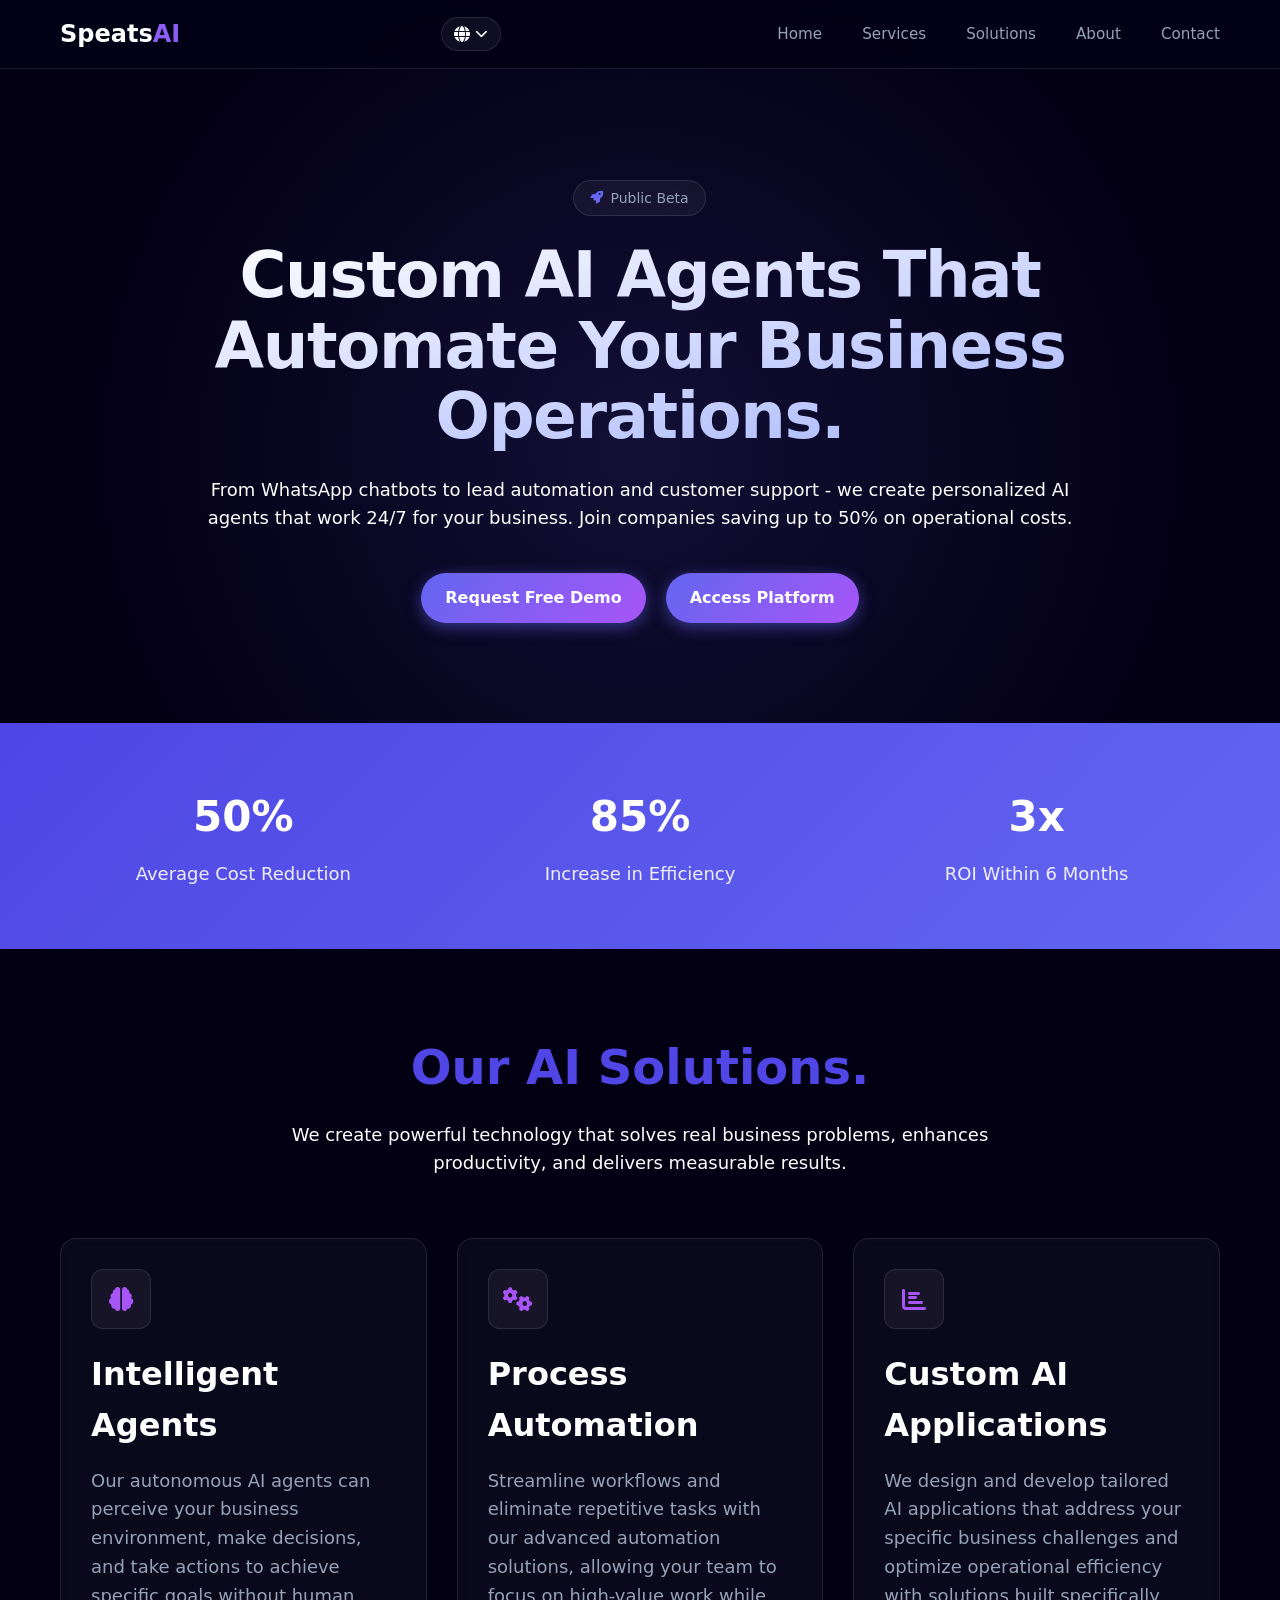
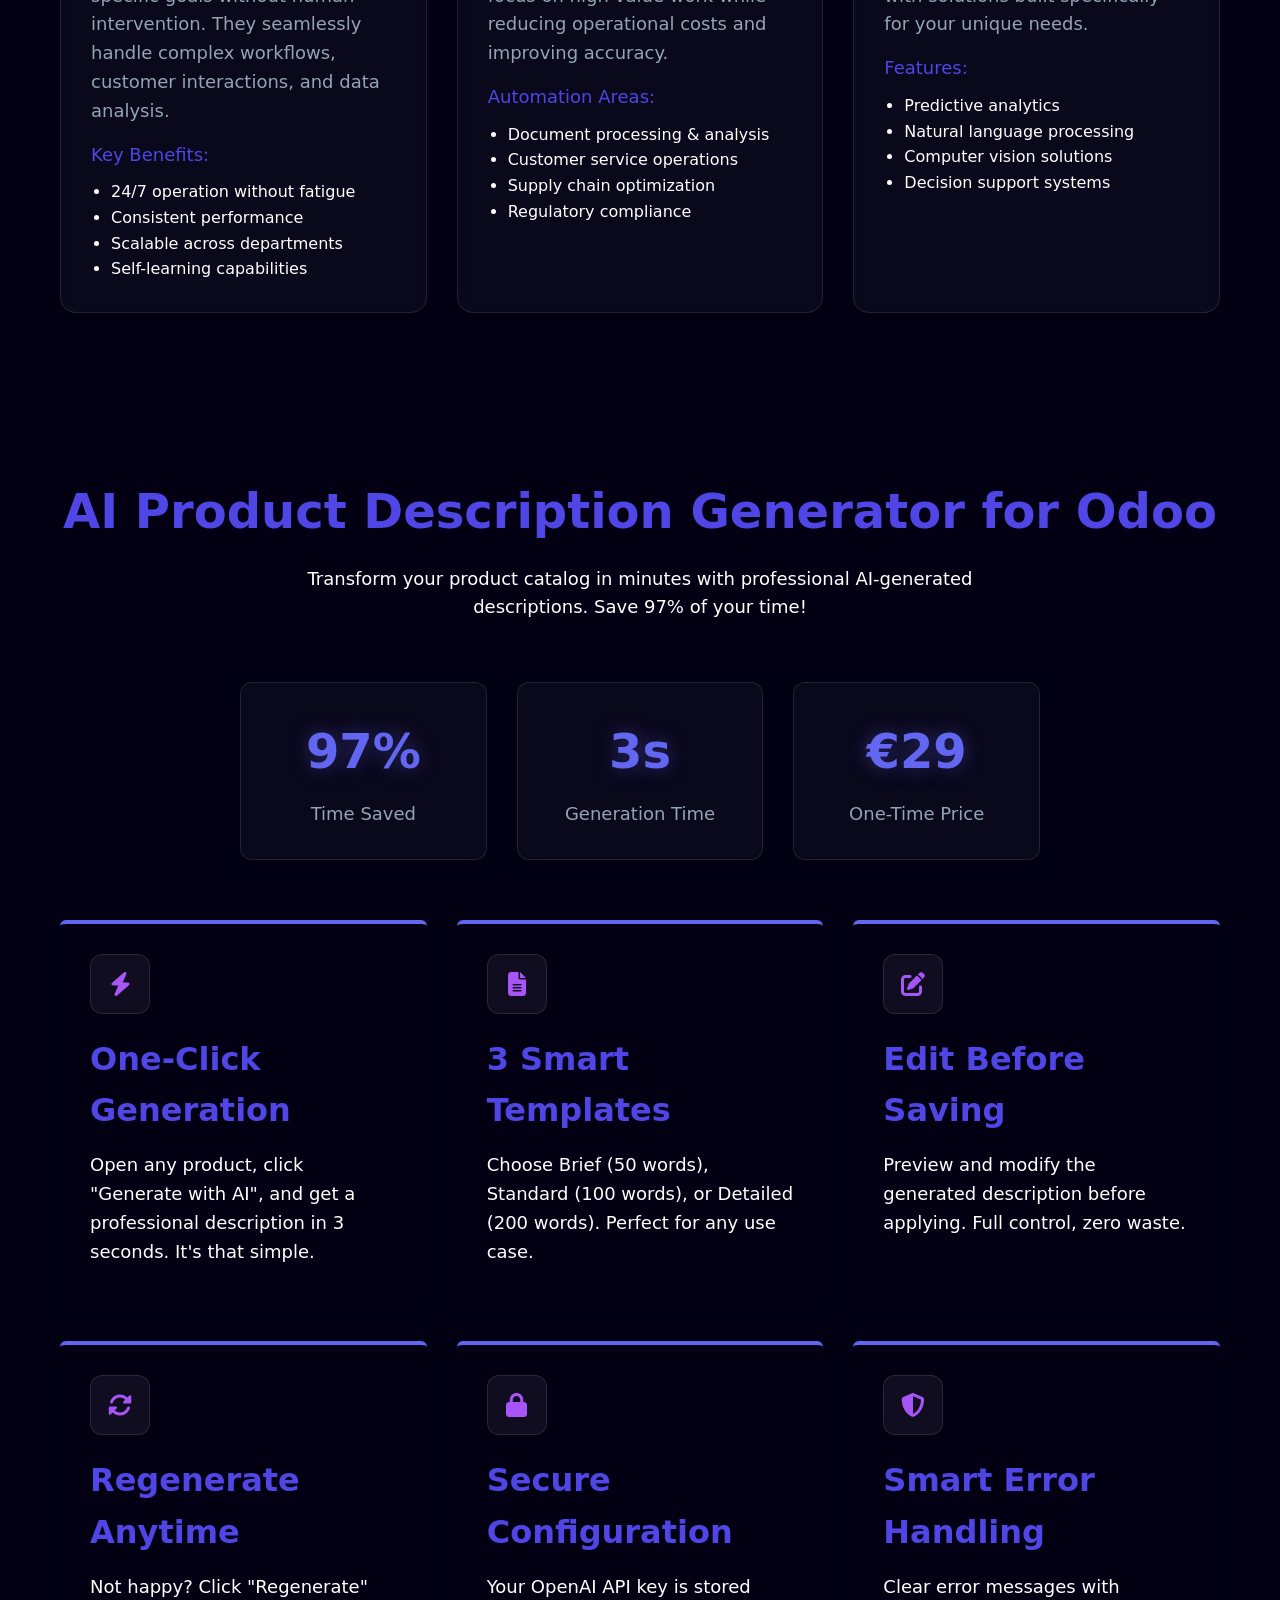
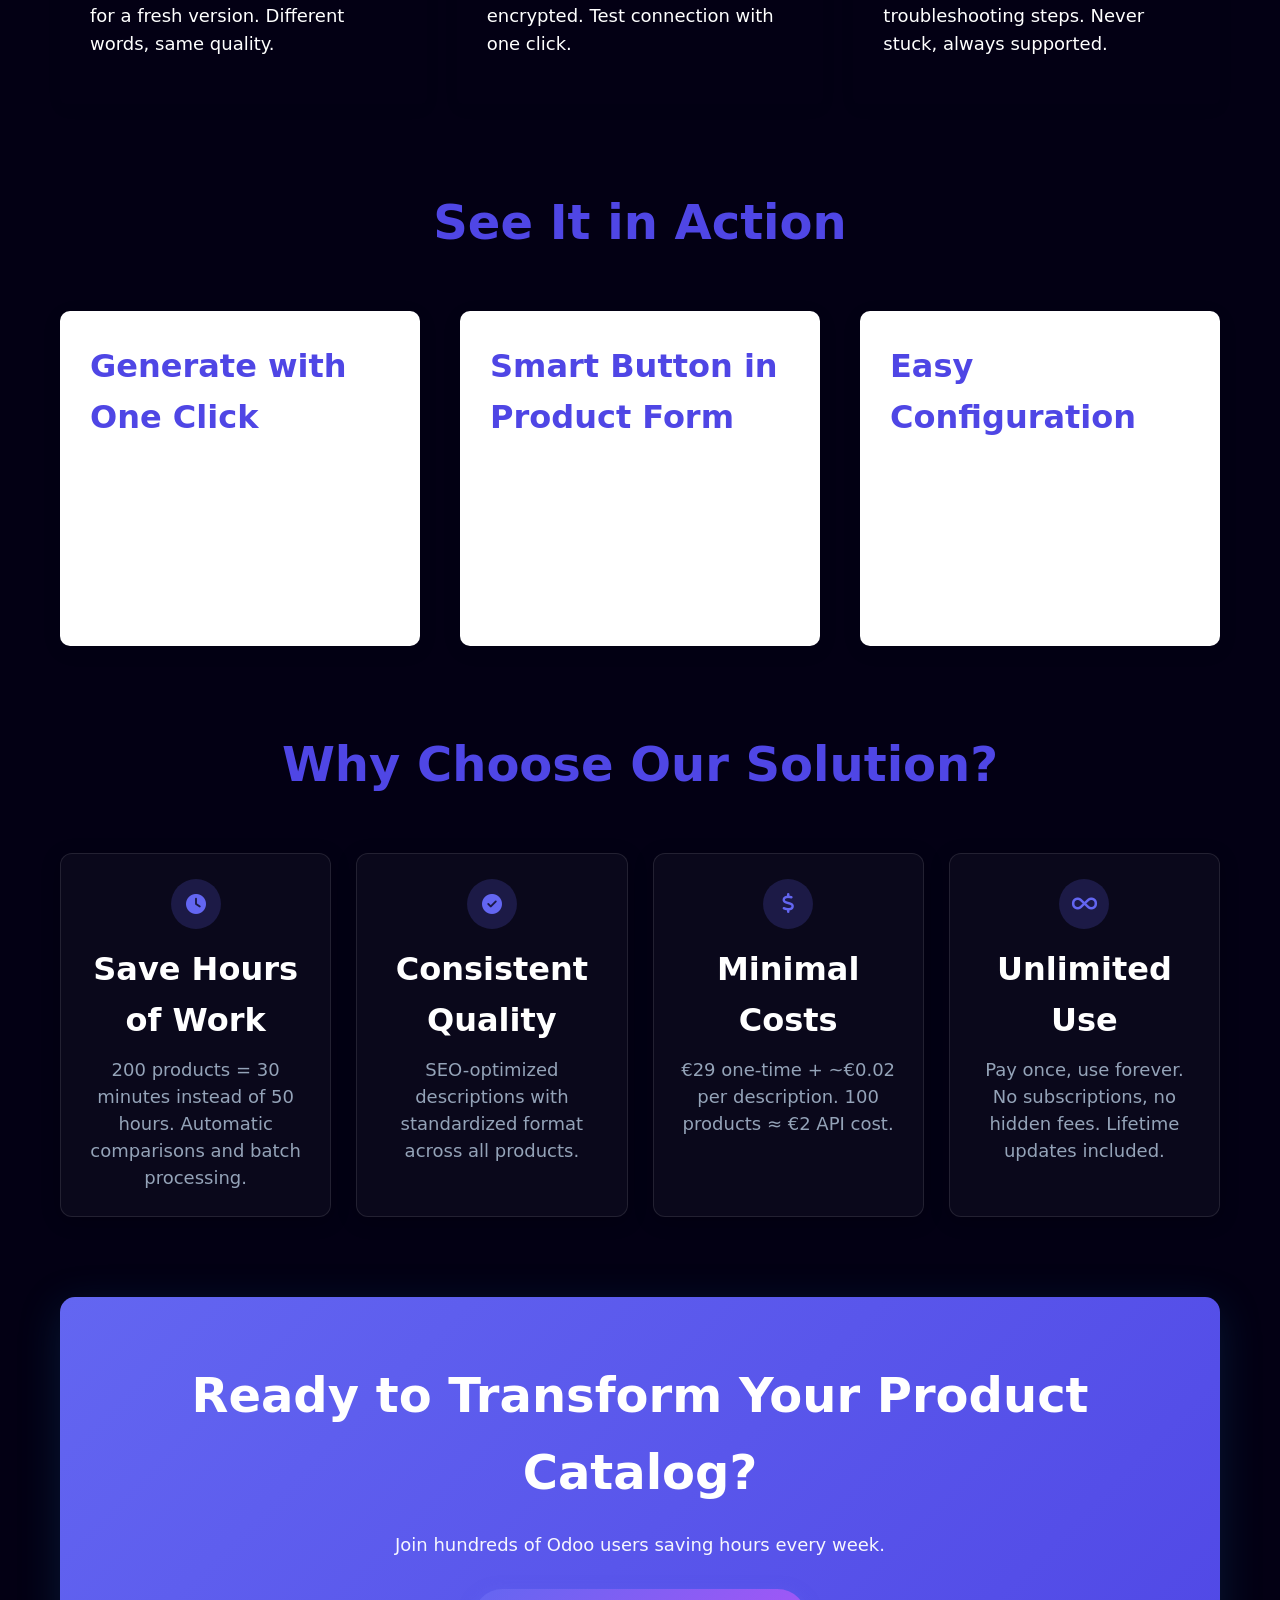
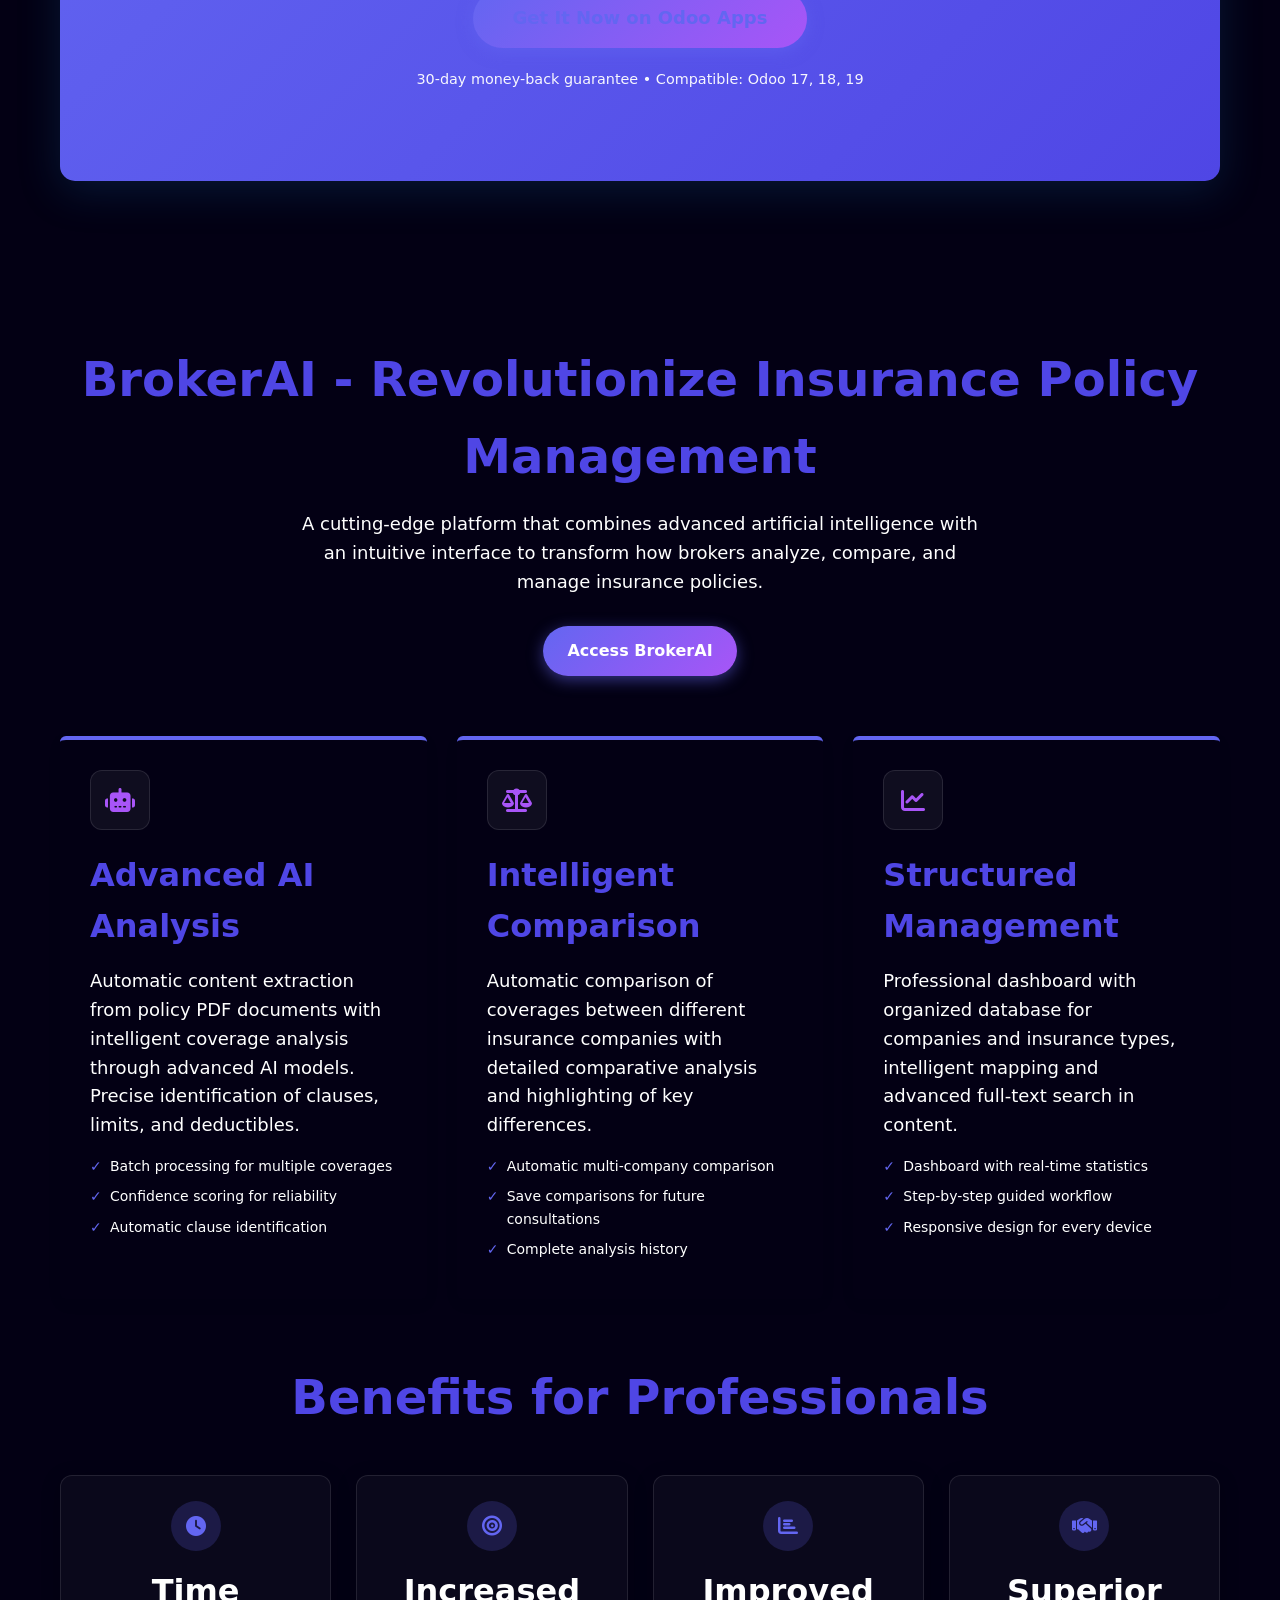
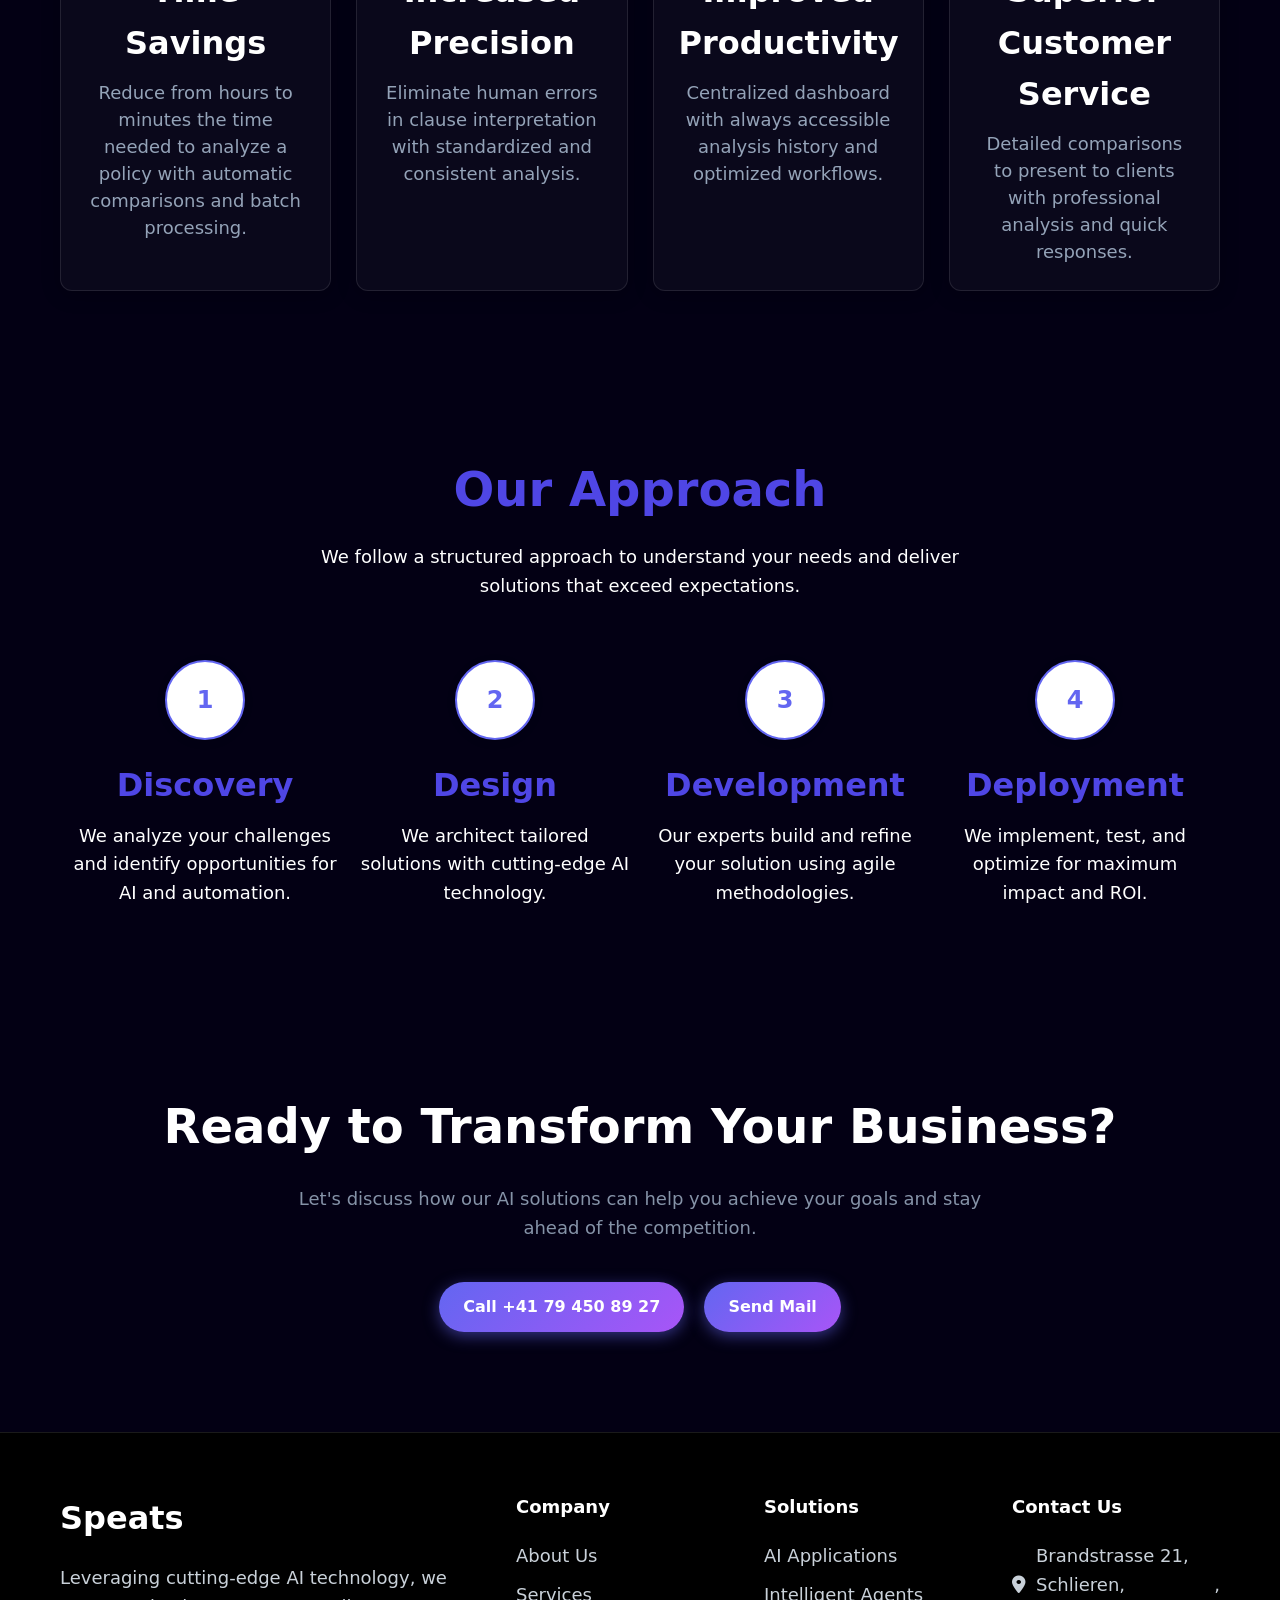
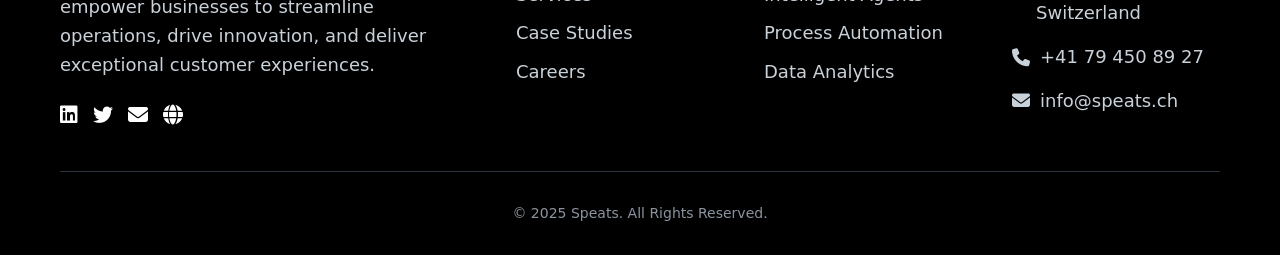
==== commit a91e67e0: "remove action button" ====
--- a/index.html
+++ b/index.html
@@ -87,12 +87,7 @@
                         <li><a href="#about" onclick="closeMenu()" data-i18n="nav_about">About</a></li>
                         <li><a href="#contact" onclick="closeMenu()" data-i18n="nav_contact">Contact</a></li>
                     </ul>
-                    <a href="https://dashboard.speats.ch/" class="btn mobile-btn" onclick="closeMenu()"
-                        data-i18n="get_started">Get
-                        Started</a>
-                </div>
-
-                <a href="https://dashboard.speats.ch/" class="btn header-btn" data-i18n="get_started">Get Started</a>
+                </div>
             </nav>
         </div>
     </header>
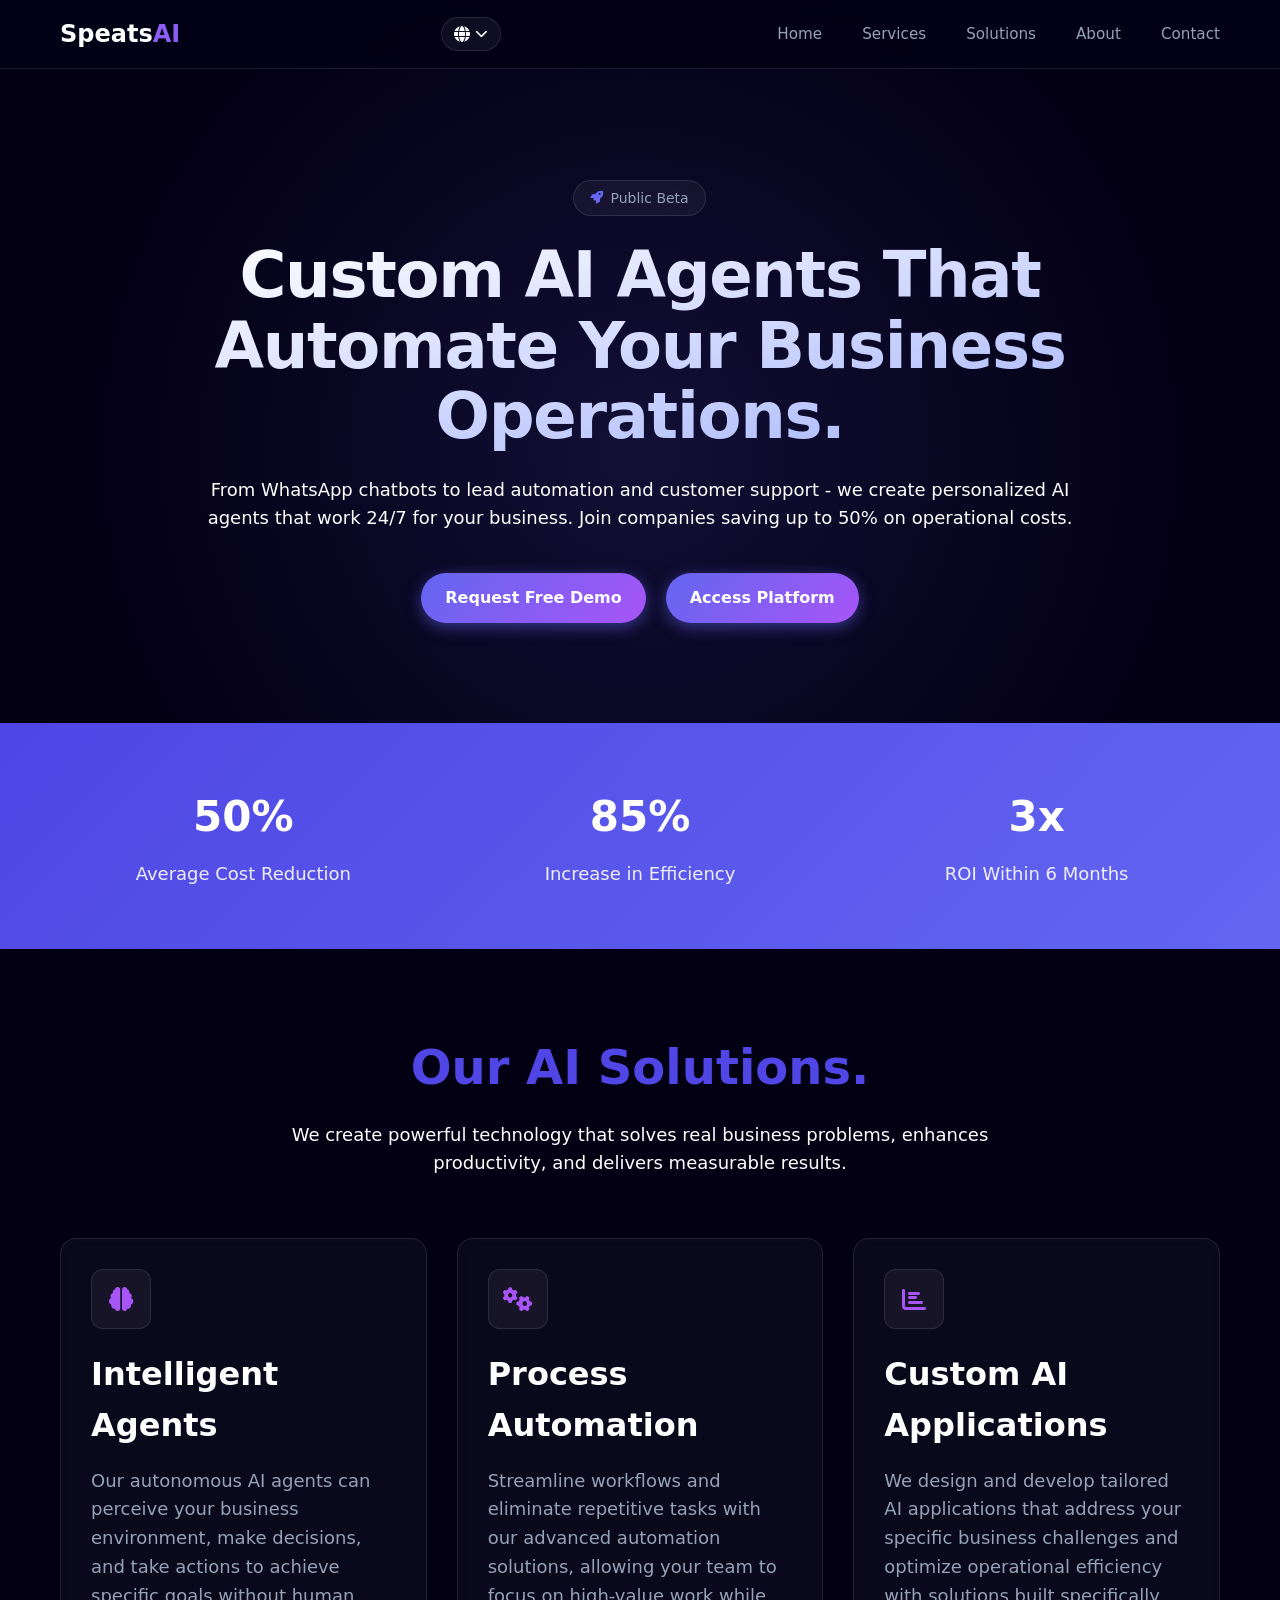
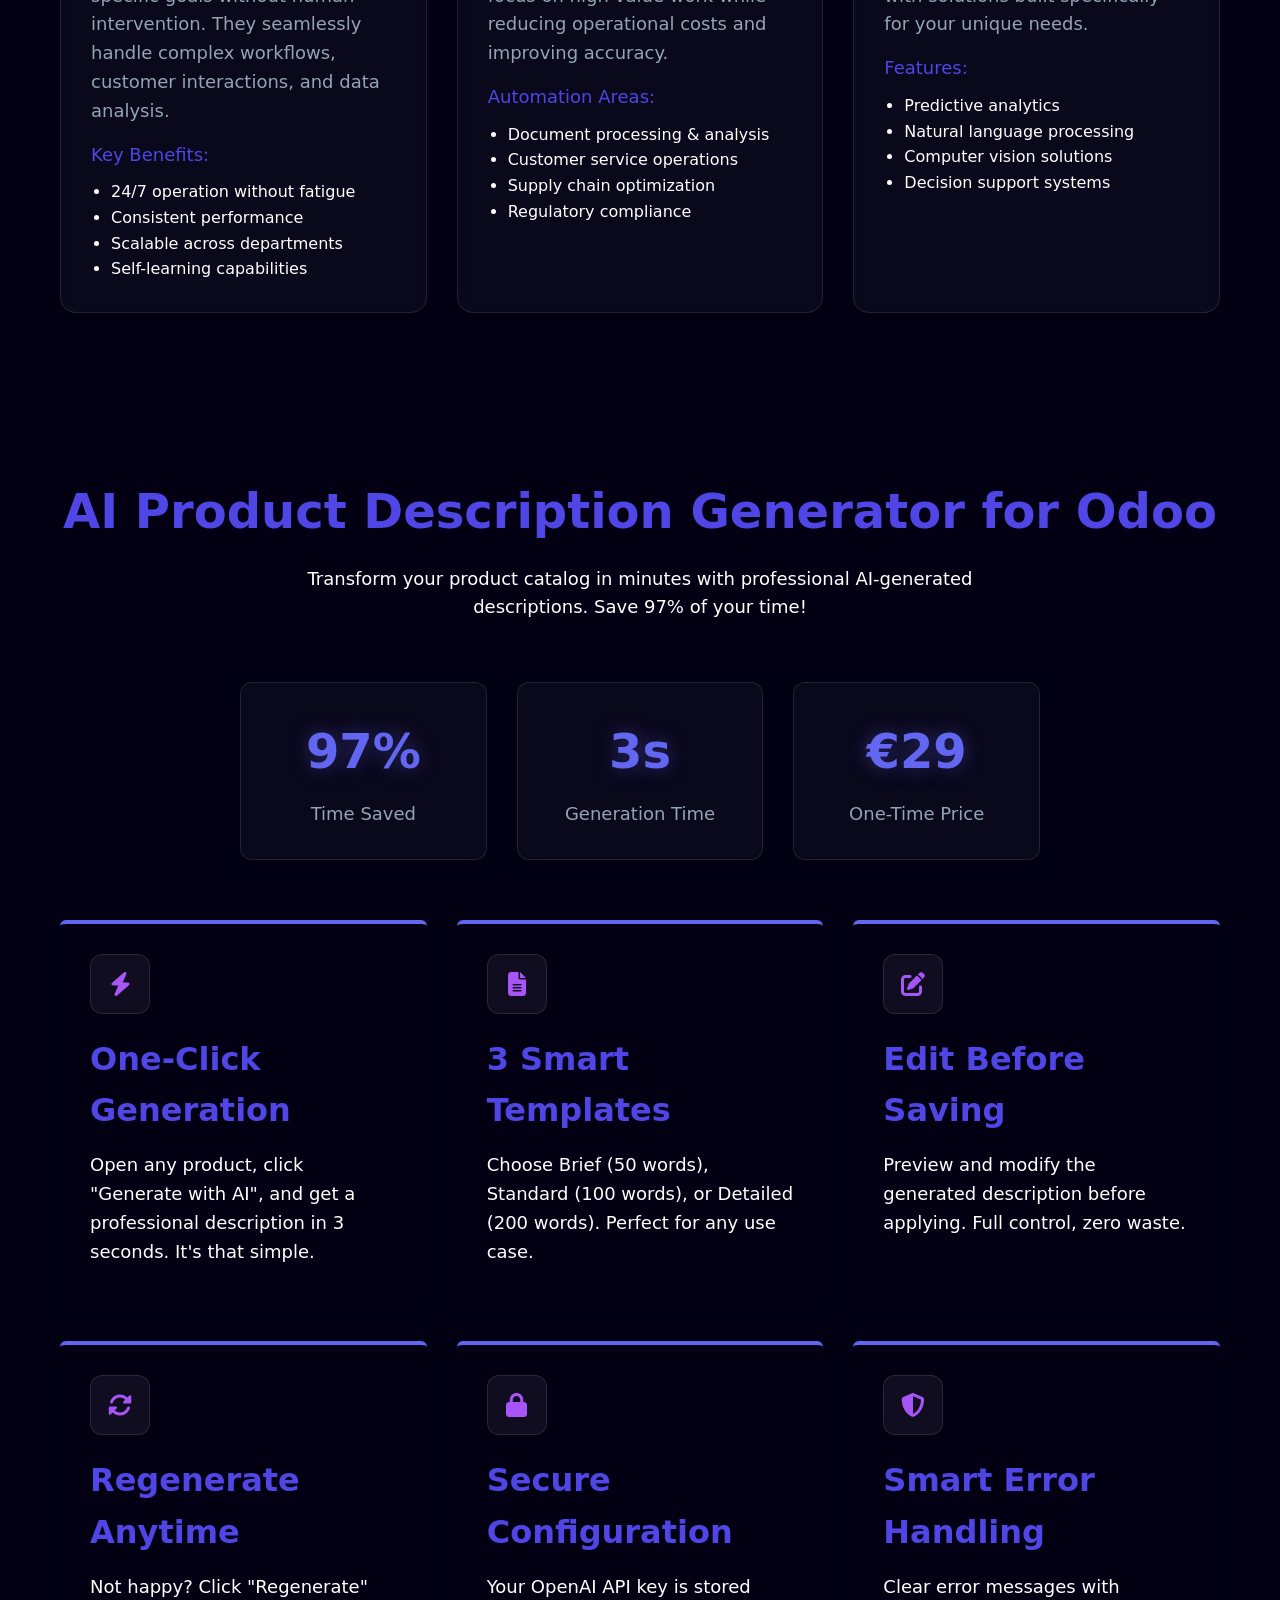
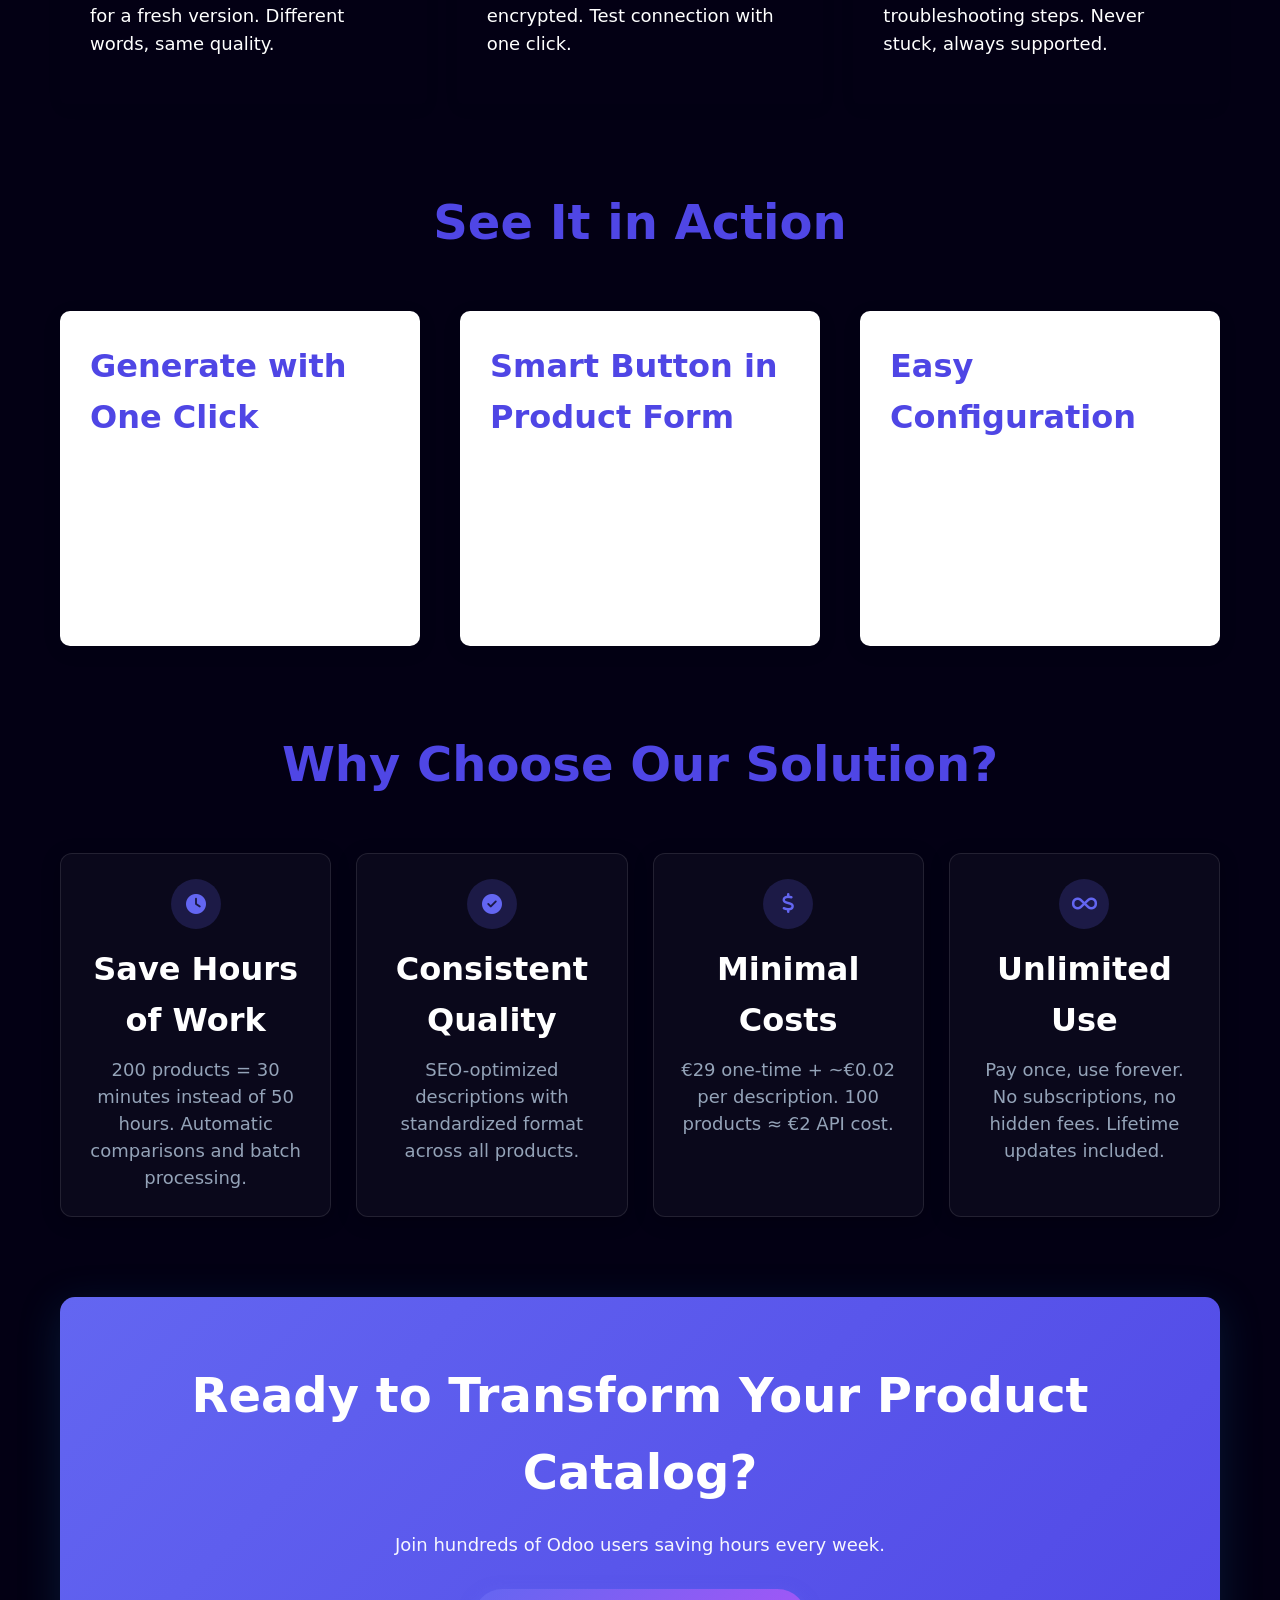
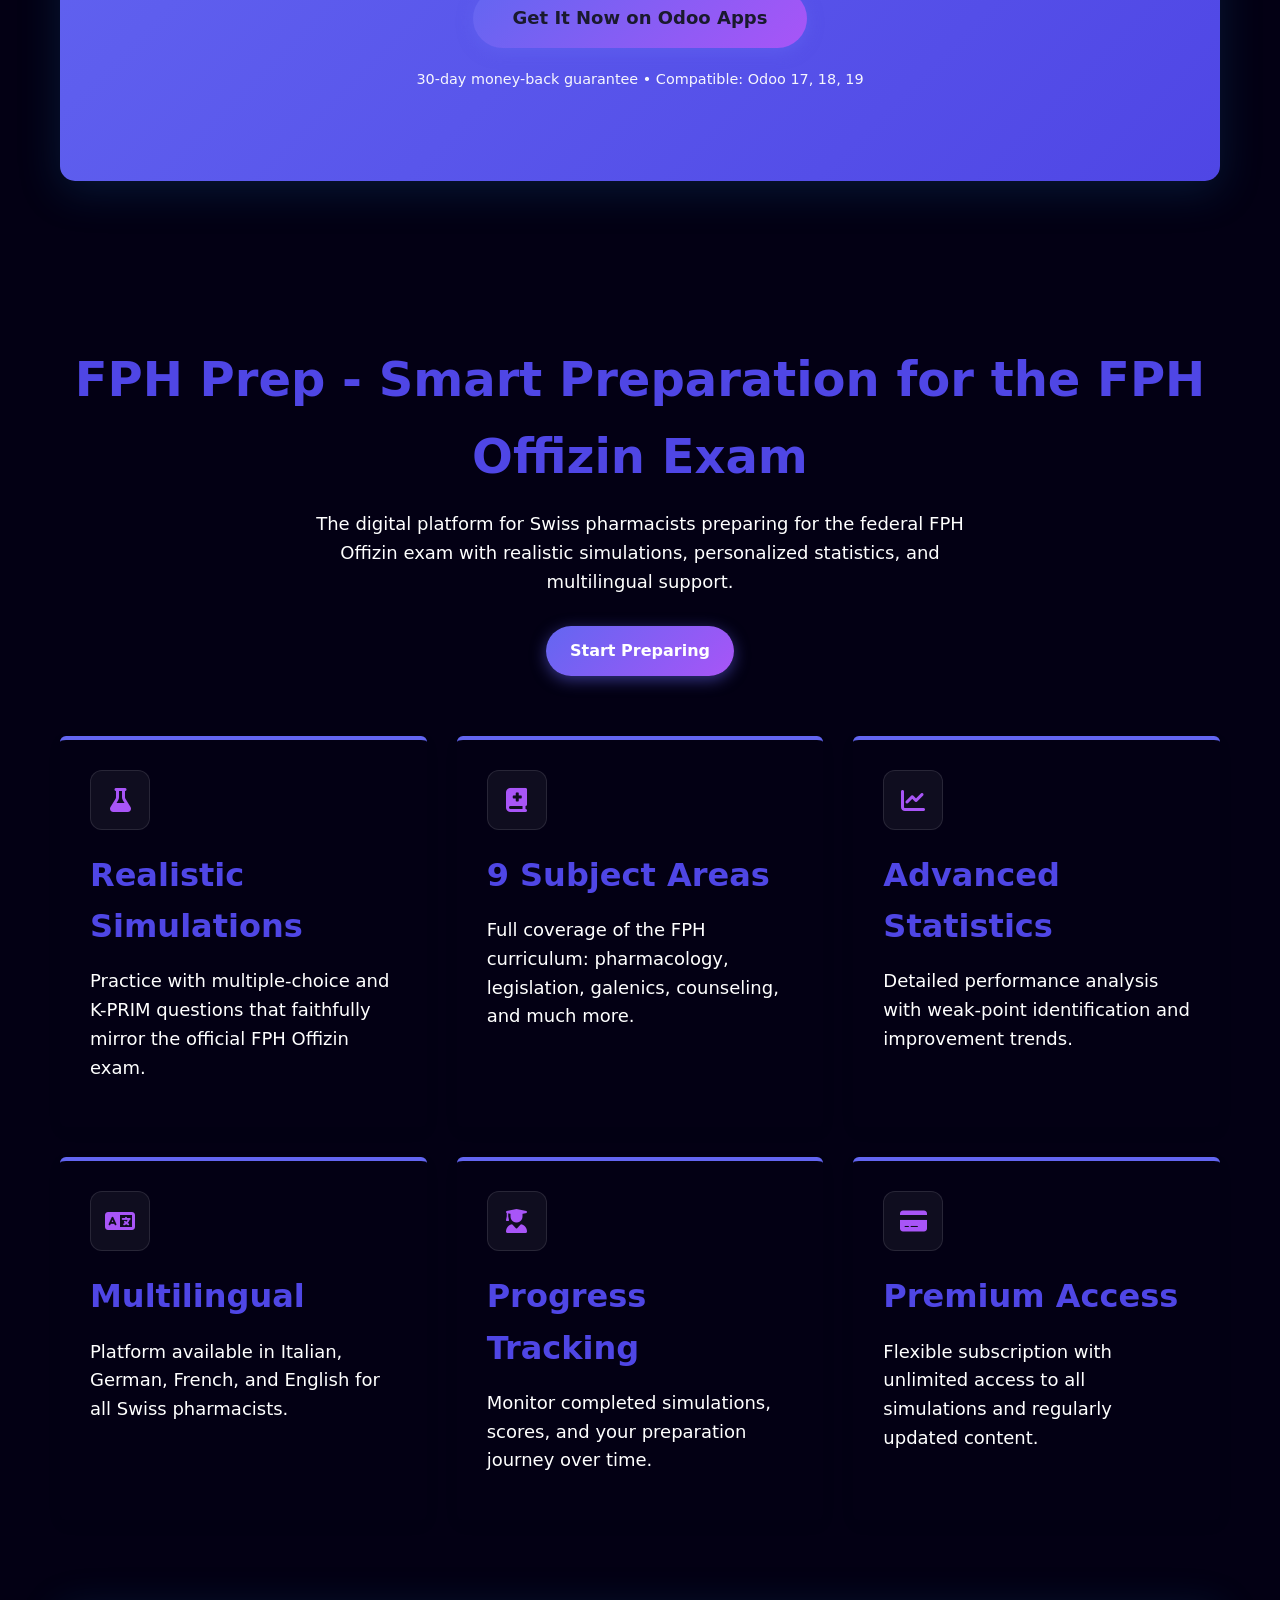
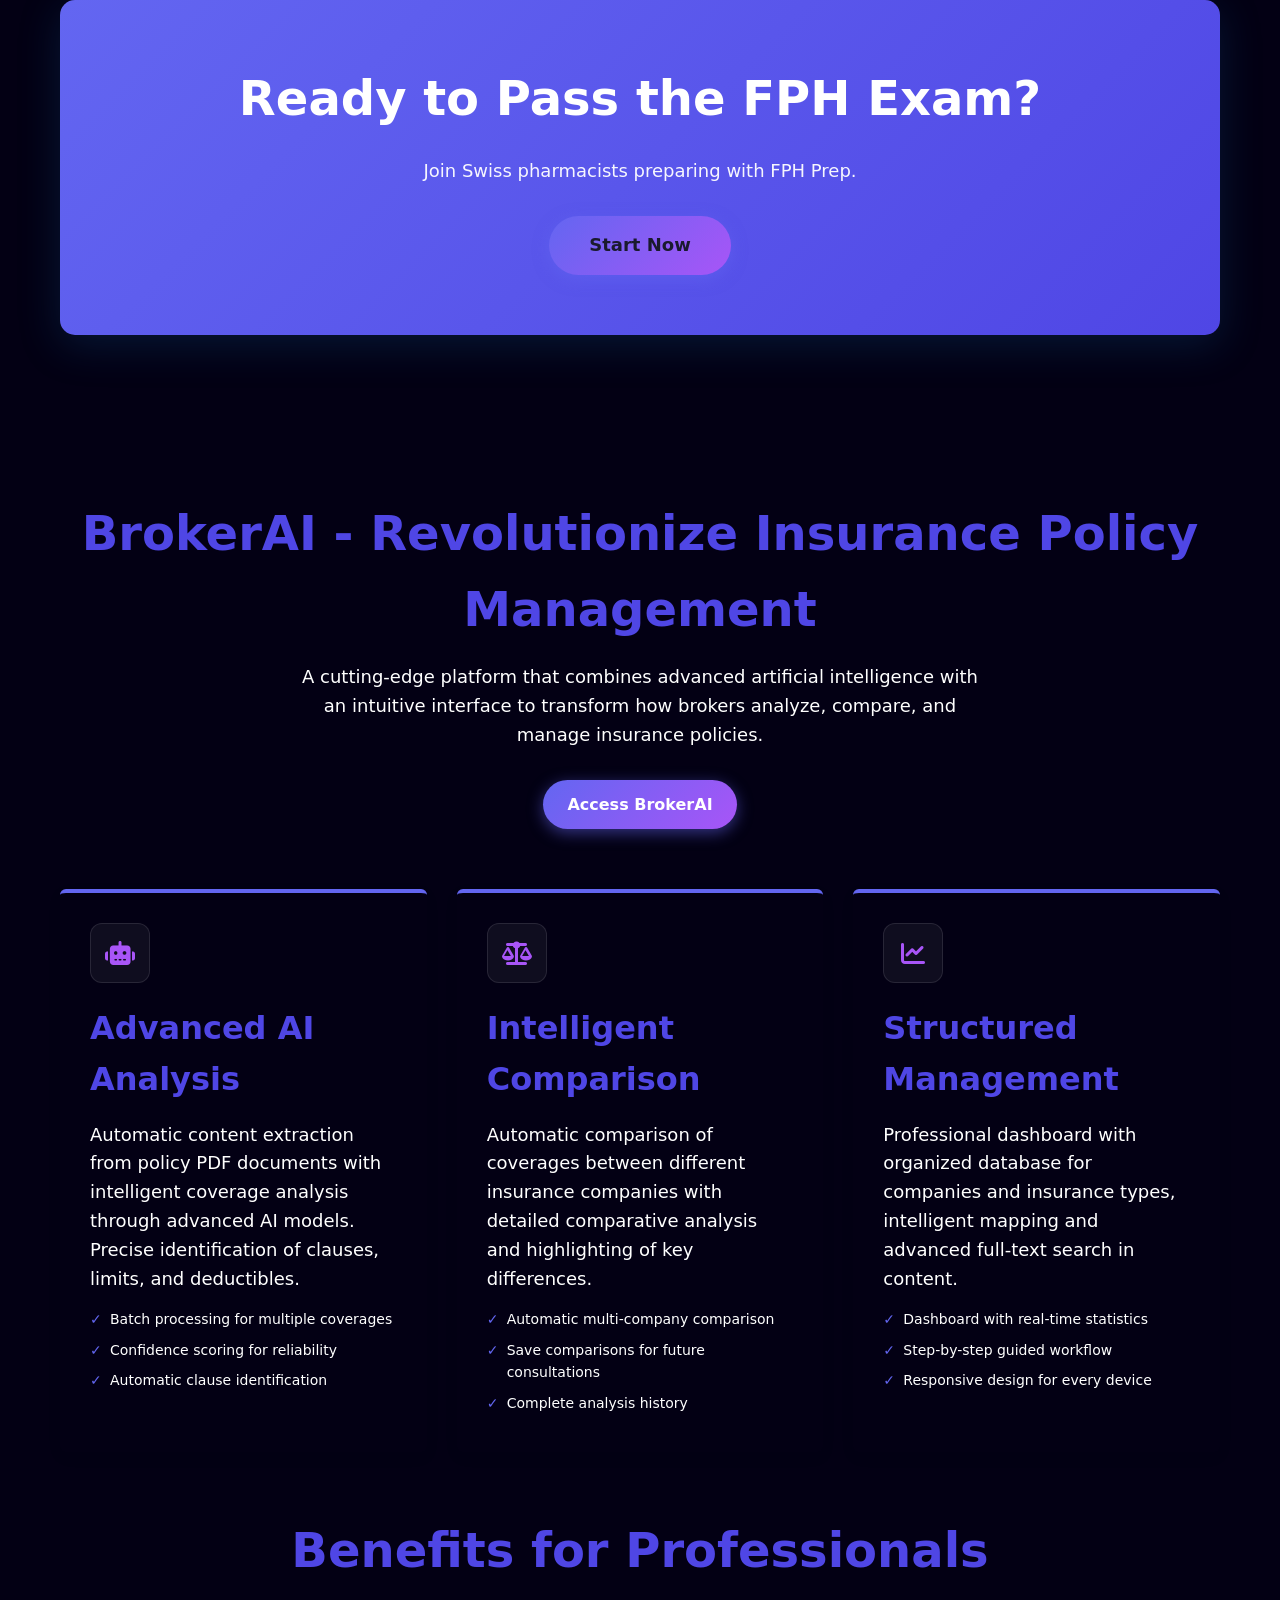
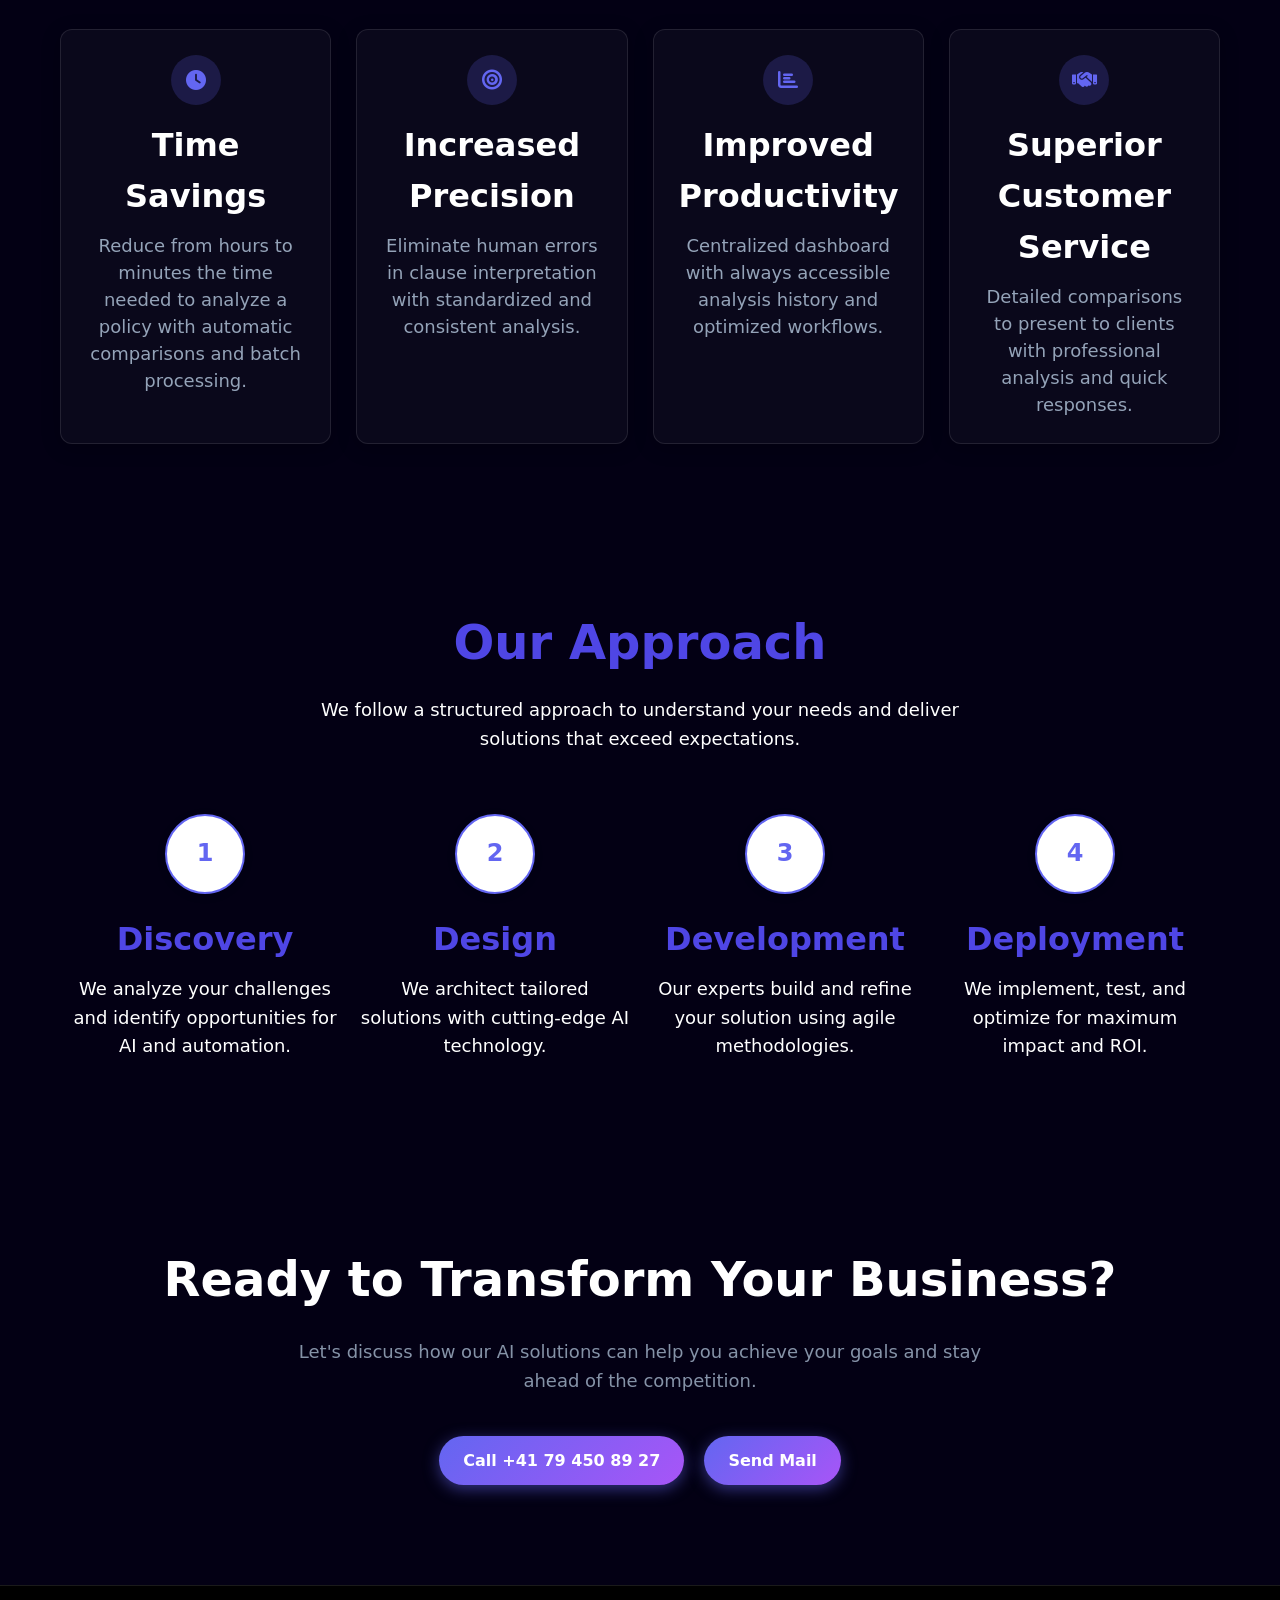
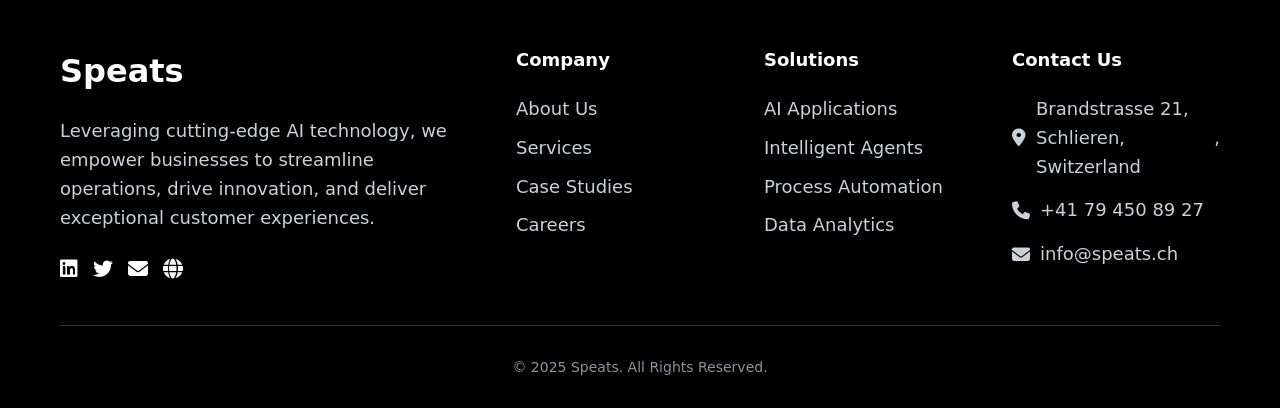
==== commit be8115a1: "cleanup: remove server config and internal files, add FPH Prep section" ====
--- a/index.html
+++ b/index.html
@@ -81,6 +81,7 @@
                             </a>
                             <ul class="dropdown-menu" id="solutionsMenu">
                                 <li><a href="#odoo-ai" onclick="closeMenu(); closeSolutionsMenu();" data-i18n="nav_odoo_ai">Odoo AI</a></li>
+                                <li><a href="#fph-prep" onclick="closeMenu(); closeSolutionsMenu();" data-i18n="nav_fph_prep">FPH Prep</a></li>
                                 <li><a href="#brokerai" onclick="closeMenu(); closeSolutionsMenu();" data-i18n="nav_brokerai">Broker AI</a></li>
                             </ul>
                         </li>
@@ -337,6 +338,58 @@
                     Odoo Apps</a>
                 <p style="margin-top: 20px; font-size: 0.9em; color: var(--gray);" data-i18n="odoo_cta_guarantee">30-day
                     money-back guarantee • Compatible: Odoo 17, 18, 19</p>
+            </div>
+        </div>
+    </section>
+
+    <!-- FPH Prep Product Section -->
+    <section class="section fph-section" id="fph-prep">
+        <div class="container">
+            <div class="section-title">
+                <h2 data-i18n="fph_title">FPH Prep - Preparazione Intelligente per l'Esame FPH Offizin</h2>
+                <p data-i18n="fph_description">La piattaforma digitale per i farmacisti svizzeri che vogliono prepararsi all'esame federale FPH Offizin con simulazioni realistiche, statistiche personalizzate e supporto multilingua.</p>
+                <div class="brokerai-cta">
+                    <a href="https://fph-prep.speats.ch/" target="_blank" class="btn" data-i18n="fph_access">Inizia la Preparazione</a>
+                </div>
+            </div>
+
+            <div class="odoo-features">
+                <div class="feature-card">
+                    <div class="service-icon"><i class="fas fa-flask"></i></div>
+                    <h3 data-i18n="fph_feature_sim_title">Simulazioni Realistiche</h3>
+                    <p data-i18n="fph_feature_sim_description">Esercitati con domande multiple-choice e K-PRIM che rispecchiano fedelmente l'esame ufficiale FPH Offizin.</p>
+                </div>
+                <div class="feature-card">
+                    <div class="service-icon"><i class="fas fa-book-medical"></i></div>
+                    <h3 data-i18n="fph_feature_areas_title">9 Aree Tematiche</h3>
+                    <p data-i18n="fph_feature_areas_description">Copertura completa del curriculum FPH: farmacologia, legislazione, galenica, counseling e molto altro.</p>
+                </div>
+                <div class="feature-card">
+                    <div class="service-icon"><i class="fas fa-chart-line"></i></div>
+                    <h3 data-i18n="fph_feature_stats_title">Statistiche Avanzate</h3>
+                    <p data-i18n="fph_feature_stats_description">Analisi dettagliata delle tue performance con identificazione dei punti deboli e trend di miglioramento.</p>
+                </div>
+                <div class="feature-card">
+                    <div class="service-icon"><i class="fas fa-language"></i></div>
+                    <h3 data-i18n="fph_feature_lang_title">Multilingua</h3>
+                    <p data-i18n="fph_feature_lang_description">Piattaforma disponibile in italiano, tedesco, francese e inglese per tutti i farmacisti svizzeri.</p>
+                </div>
+                <div class="feature-card">
+                    <div class="service-icon"><i class="fas fa-user-graduate"></i></div>
+                    <h3 data-i18n="fph_feature_progress_title">Tracking Progressi</h3>
+                    <p data-i18n="fph_feature_progress_description">Monitora le simulazioni completate, i punteggi ottenuti e il tuo percorso di preparazione nel tempo.</p>
+                </div>
+                <div class="feature-card">
+                    <div class="service-icon"><i class="fas fa-credit-card"></i></div>
+                    <h3 data-i18n="fph_feature_premium_title">Accesso Premium</h3>
+                    <p data-i18n="fph_feature_premium_description">Abbonamento flessibile con accesso illimitato a tutte le simulazioni e i contenuti aggiornati.</p>
+                </div>
+            </div>
+
+            <div class="odoo-cta">
+                <h3 data-i18n="fph_cta_title">Pronto a Superare l'Esame FPH?</h3>
+                <p data-i18n="fph_cta_description">Unisciti ai farmacisti svizzeri che si preparano con FPH Prep.</p>
+                <a href="https://fph-prep.speats.ch/" target="_blank" class="btn" data-i18n="fph_cta_button">Inizia Ora</a>
             </div>
         </div>
     </section>
--- a/styles.css
+++ b/styles.css
@@ -931,7 +931,7 @@
 
 .odoo-cta .btn {
     background-color: white;
-    color: var(--primary);
+    color: #1a1a2e;
     font-weight: 600;
     padding: 15px 40px;
     font-size: var(--body-size);
